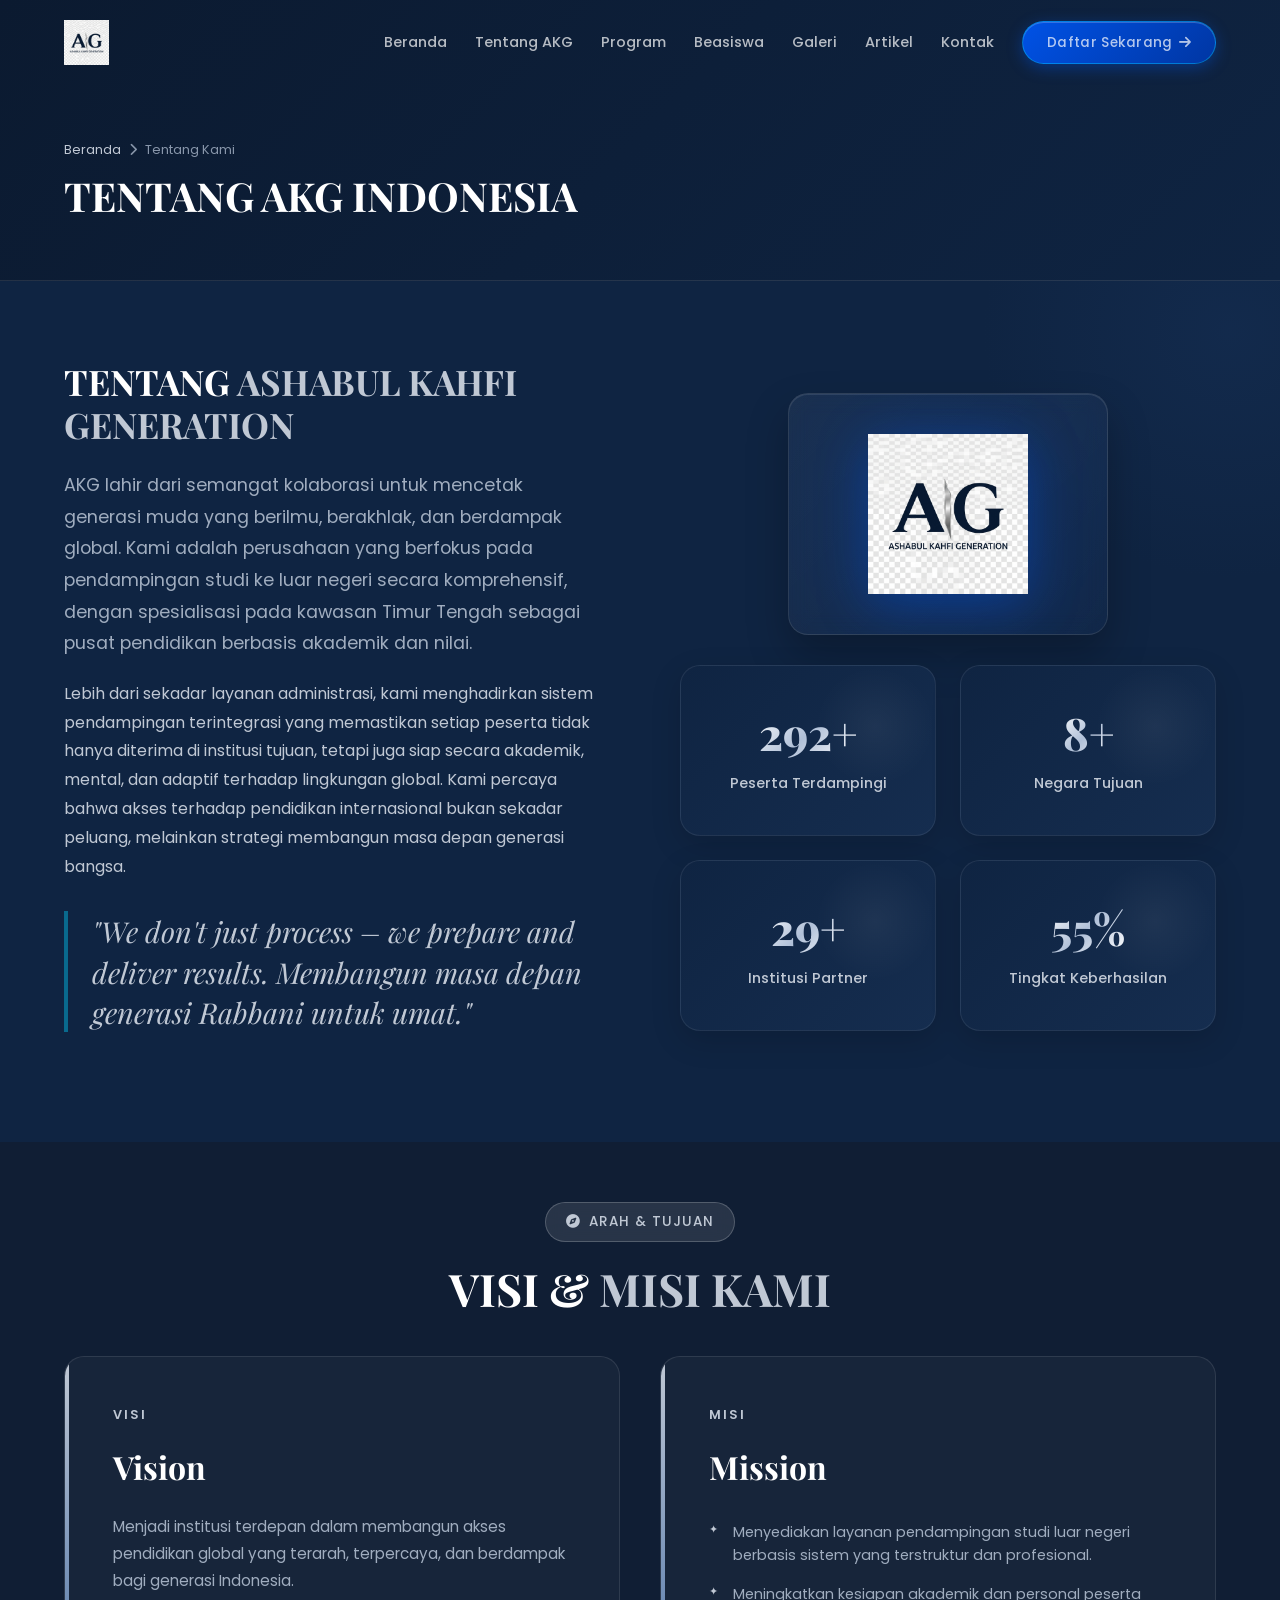
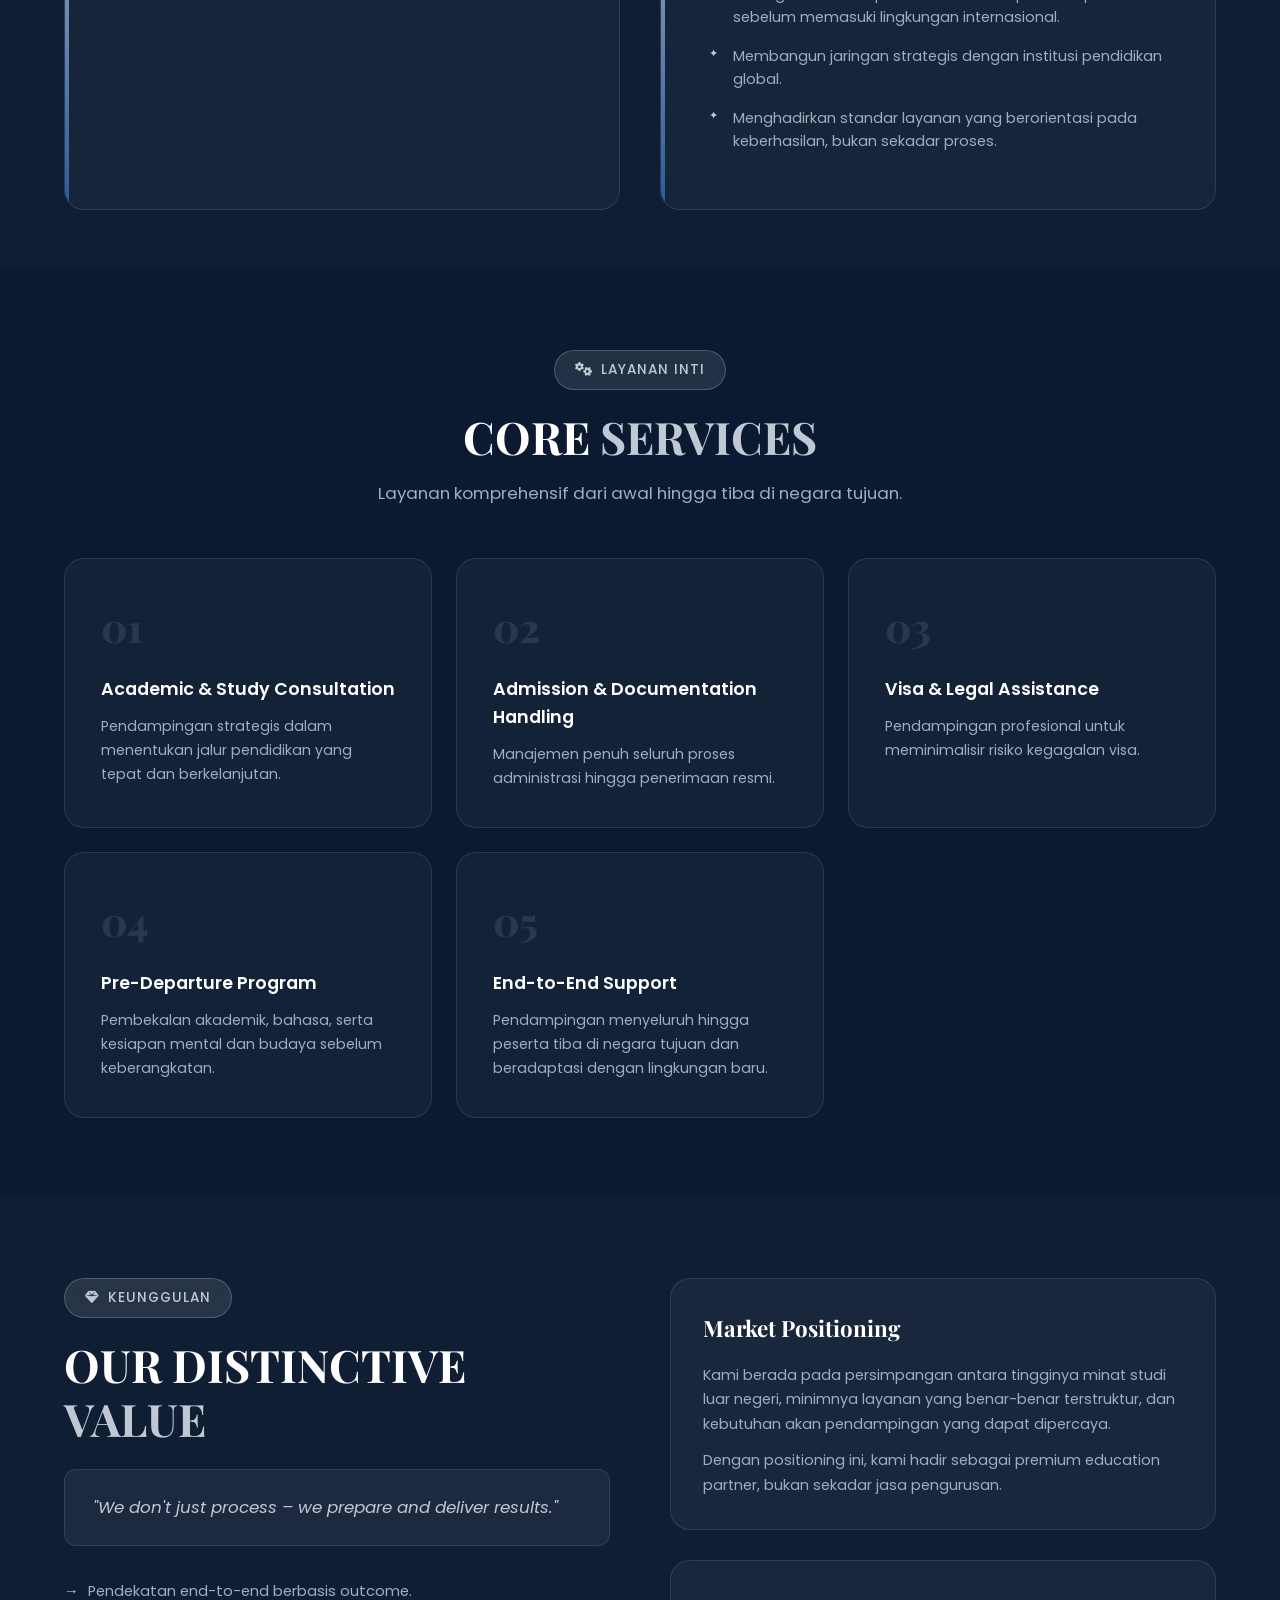
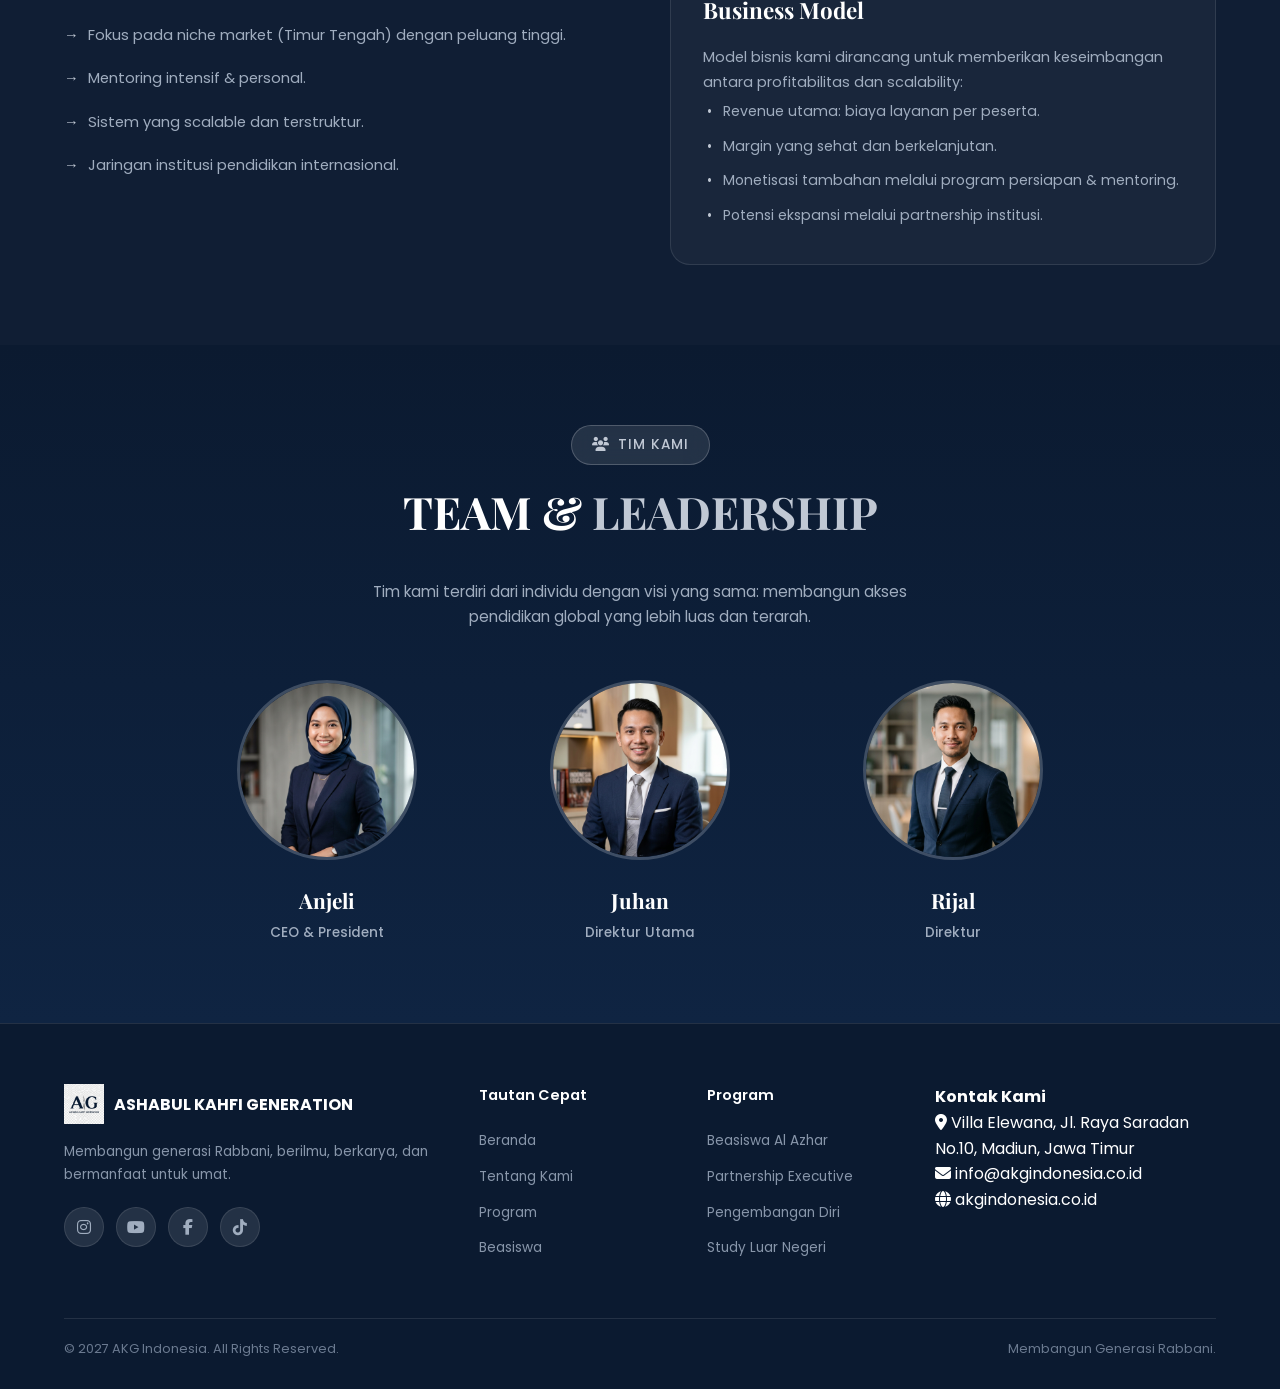
==== about.html @ be181031 "update" ====
<!doctype html>
<html lang="id">
  <head>
    <meta charset="UTF-8" />
    <meta name="viewport" content="width=device-width, initial-scale=1.0" />

    <!-- SEO Meta Tags -->
    <title>Tentang Kami | AKG Indonesia - Ashabul Kahfi Generation</title>
    <meta name="description" content="Tentang Ashabul Kahfi Generation (AKG) - Pelajari Visi, Misi, Layanan Inti, Nilai Keunggulan Pembeda, dan Struktur Tim Kepemimpinan profesional kami." />
    <meta name="keywords" content="Visi Misi AKG, Tim AKG Indonesia, Profil Ashabul Kahfi Generation, pendampingan studi luar negeri, beasiswa Mesir, beasiswa Al Azhar" />
    <meta name="author" content="AKG Indonesia" />
    <meta name="robots" content="index, follow" />
    <link rel="canonical" href="https://akgindonesia.co.id/about.html" />

    <!-- Open Graph / Facebook / WhatsApp (Untuk WA Preview Bergambar) -->
    <meta property="og:type" content="website" />
    <meta property="og:url" content="https://akgindonesia.co.id/about.html" />
    <meta property="og:title" content="Tentang Kami | AKG Indonesia - Ashabul Kahfi Generation" />
    <meta property="og:description" content="Pelajari visi, misi, layanan inti, nilai pembeda, dan profil kepemimpinan Ashabul Kahfi Generation (AKG Indonesia)." />
    <meta property="og:image" content="https://akgindonesia.co.id/assets/img/logo-akg.png" />
    <meta property="og:image:secure_url" content="https://akgindonesia.co.id/assets/img/logo-akg.png" />
    <meta property="og:image:type" content="image/png" />
    <meta property="og:image:width" content="500" />
    <meta property="og:image:height" content="500" />
    <meta property="og:site_name" content="AKG Indonesia" />

    <!-- Twitter -->
    <meta name="twitter:card" content="summary" />
    <meta name="twitter:url" content="https://akgindonesia.co.id/about.html" />
    <meta name="twitter:title" content="Tentang Kami | AKG Indonesia" />
    <meta name="twitter:description" content="Pelajari visi, misi, layanan inti, nilai pembeda, dan profil kepemimpinan Ashabul Kahfi Generation (AKG Indonesia)." />
    <meta name="twitter:image" content="https://akgindonesia.co.id/assets/img/logo-akg.png" />

    <!-- Fonts -->
    <link rel="preconnect" href="https://fonts.googleapis.com" />
    <link rel="preconnect" href="https://fonts.gstatic.com" crossorigin />
    <link
      href="https://fonts.googleapis.com/css2?family=Poppins:wght@300;400;500;600;700;800;900&family=Playfair+Display:wght@400;500;600;700;800;900&display=swap"
      rel="stylesheet"
    />

    <!-- Font Awesome Icons -->
    <link
      rel="stylesheet"
      href="https://cdnjs.cloudflare.com/ajax/libs/font-awesome/6.5.1/css/all.min.css"
    />

    <!-- Stylesheet -->
    <link rel="stylesheet" href="css/style.css" />
  </head>
  <body>
    <!-- ============ PAGE LOADER ============ -->
    <div class="page-loader">
      <img src="assets/img/logo-akg.png" alt="AKG Logo" class="loader-logo" />
      <div class="loader-bar"></div>
    </div>

    <!-- ============ NAVBAR ============ -->
    <nav class="navbar scrolled" id="navbar">
      <div class="container">
        <a href="index.html#beranda" class="navbar-logo" id="nav-logo">
          <img src="assets/img/logo-akg.png" alt="AKG Indonesia Logo" />
        </a>

        <div class="navbar-menu" id="nav-menu">
          <a href="index.html#beranda">Beranda</a>
          <a href="about.html" class="active">Tentang AKG</a>
          <a href="index.html#program">Program</a>
          <a href="index.html#beasiswa">Beasiswa</a>
          <a href="galeri.html">Galeri</a>
          <a href="artikel.html">Artikel</a>
          <a href="index.html#kontak">Kontak</a>
          <a href="index.html#daftar" class="btn btn-primary navbar-cta">Daftar Sekarang <i class="fas fa-arrow-right"></i></a>
        </div>

        <button
          class="navbar-toggle"
          id="nav-toggle"
          aria-label="Toggle Navigation"
        >
          <span></span>
          <span></span>
          <span></span>
        </button>
      </div>
    </nav>

    <!-- ============ SUBPAGE HERO ============ -->
    <section class="subpage-hero">
      <div class="container">
        <div class="subpage-breadcrumbs">
          <a href="index.html#beranda">Beranda</a>
          <i class="fas fa-chevron-right"></i>
          <span>Tentang Kami</span>
        </div>
        <h1 class="subpage-title">TENTANG AKG INDONESIA</h1>
      </div>
    </section>

    <!-- ============ ABOUT DETAIL ============ -->
    <section class="about" style="padding: 80px 0;">
      <div class="container">
        <div class="about-content reveal-left">
          <h2 class="section-title" style="font-size: 2.2rem; margin-bottom: 24px;">TENTANG <span>ASHABUL KAHFI GENERATION</span></h2>
          <p class="about-text" style="font-size: 1.1rem; line-height: 1.8; margin-bottom: 20px;">
            AKG lahir dari semangat kolaborasi untuk mencetak generasi muda yang berilmu, berakhlak, dan berdampak global. Kami adalah perusahaan yang berfokus pada pendampingan studi ke luar negeri secara komprehensif, dengan spesialisasi pada kawasan Timur Tengah sebagai pusat pendidikan berbasis akademik dan nilai.
          </p>
          <p class="about-text" style="font-size: 1rem; line-height: 1.8; margin-bottom: 20px; color: var(--silver-300);">
            Lebih dari sekadar layanan administrasi, kami menghadirkan sistem pendampingan terintegrasi yang memastikan setiap peserta tidak hanya diterima di institusi tujuan, tetapi juga siap secara akademik, mental, dan adaptif terhadap lingkungan global. Kami percaya bahwa akses terhadap pendidikan internasional bukan sekadar peluang, melainkan strategi membangun masa depan generasi bangsa.
          </p>
          <div class="about-quote" style="margin: 30px 0; border-left: 4px solid rgba(0, 210, 255, 0.4);">
            "We don't just process – we prepare and deliver results. Membangun masa depan generasi Rabbani untuk umat."
          </div>
        </div>

        <div class="about-visual reveal-right" style="display: flex; flex-direction: column; align-items: center; gap: 30px;">
          <!-- Glowing Animated Logo Box -->
          <div class="about-logo-card" style="background: linear-gradient(135deg, rgba(255, 255, 255, 0.05) 0%, rgba(255, 255, 255, 0.01) 100%); border: 1px solid rgba(255, 255, 255, 0.1); border-radius: var(--radius-lg); padding: 40px; display: flex; align-items: center; justify-content: center; width: 100%; max-width: 320px; box-shadow: 0 20px 40px rgba(0, 0, 0, 0.25), inset 0 1px 0 rgba(255, 255, 255, 0.1); backdrop-filter: blur(10px); animation: float 6s ease-in-out infinite; position: relative; overflow: hidden;">
            <div class="glow-effect" style="position: absolute; top: -50%; left: -50%; width: 200%; height: 200%; background: radial-gradient(circle, rgba(0, 82, 230, 0.15) 0%, transparent 60%); pointer-events: none;"></div>
            <img src="assets/img/logo-akg.png" alt="AKG Indonesia Logo" style="max-width: 160px; height: auto; filter: drop-shadow(0 10px 25px rgba(0, 82, 230, 0.4)); position: relative; z-index: 2;" />
          </div>

          <div class="stat-grid" style="width: 100%;">
            <div class="stat-item">
              <div class="number" data-count="500" data-suffix="+">0</div>
              <div class="label">Peserta Terdampingi</div>
            </div>
            <div class="stat-item">
              <div class="number" data-count="15" data-suffix="+">0</div>
              <div class="label">Negara Tujuan</div>
            </div>
            <div class="stat-item">
              <div class="number" data-count="50" data-suffix="+">0</div>
              <div class="label">Institusi Partner</div>
            </div>
            <div class="stat-item">
              <div class="number" data-count="95" data-suffix="%">0</div>
              <div class="label">Tingkat Keberhasilan</div>
            </div>
          </div>
        </div>
      </div>
    </section>

    <!-- ============ VISION & MISSION ============ -->
    <section class="vision-mission" id="visi-misi" style="padding: 60px 0; background: rgba(255,255,255,0.02);">
      <div class="container">
        <div class="programs-header reveal" style="text-align: center; margin-bottom: 40px;">
          <div class="section-badge">
            <i class="fas fa-compass"></i>
            Arah & Tujuan
          </div>
          <h2 class="section-title">VISI &amp; <span>MISI KAMI</span></h2>
        </div>

        <div class="vm-grid">
          <div class="vm-card reveal-left">
            <div class="card-label">Visi</div>
            <h3>Vision</h3>
            <p>
              Menjadi institusi terdepan dalam membangun akses pendidikan global yang terarah, terpercaya, dan berdampak bagi generasi Indonesia.
            </p>
          </div>

          <div class="vm-card reveal-right">
            <div class="card-label">Misi</div>
            <h3>Mission</h3>
            <ul>
              <li>Menyediakan layanan pendampingan studi luar negeri berbasis sistem yang terstruktur dan profesional.</li>
              <li>Meningkatkan kesiapan akademik dan personal peserta sebelum memasuki lingkungan internasional.</li>
              <li>Membangun jaringan strategis dengan institusi pendidikan global.</li>
              <li>Menghadirkan standar layanan yang berorientasi pada keberhasilan, bukan sekadar proses.</li>
            </ul>
          </div>
        </div>
      </div>
    </section>

    <!-- ============ CORE SERVICES ============ -->
    <section class="services" id="layanan" style="padding: 80px 0;">
      <div class="container">
        <div class="services-header reveal" style="text-align: center; margin-bottom: 50px;">
          <div class="section-badge">
            <i class="fas fa-cogs"></i>
            Layanan Inti
          </div>
          <h2 class="section-title">CORE <span>SERVICES</span></h2>
          <p class="section-subtitle" style="margin: 0 auto;">Layanan komprehensif dari awal hingga tiba di negara tujuan.</p>
        </div>

        <div class="services-grid" data-stagger>
          <div class="service-card reveal">
            <div class="service-num">01</div>
            <h3>Academic &amp; Study Consultation</h3>
            <p>Pendampingan strategis dalam menentukan jalur pendidikan yang tepat dan berkelanjutan.</p>
          </div>
          <div class="service-card reveal">
            <div class="service-num">02</div>
            <h3>Admission &amp; Documentation Handling</h3>
            <p>Manajemen penuh seluruh proses administrasi hingga penerimaan resmi.</p>
          </div>
          <div class="service-card reveal">
            <div class="service-num">03</div>
            <h3>Visa &amp; Legal Assistance</h3>
            <p>Pendampingan profesional untuk meminimalisir risiko kegagalan visa.</p>
          </div>
          <div class="service-card reveal">
            <div class="service-num">04</div>
            <h3>Pre-Departure Program</h3>
            <p>Pembekalan akademik, bahasa, serta kesiapan mental dan budaya sebelum keberangkatan.</p>
          </div>
          <div class="service-card reveal">
            <div class="service-num">05</div>
            <h3>End-to-End Support</h3>
            <p>Pendampingan menyeluruh hingga peserta tiba di negara tujuan dan beradaptasi dengan lingkungan baru.</p>
          </div>
        </div>
      </div>
    </section>

    <!-- ============ DISTINCTIVE VALUE ============ -->
    <section class="distinctive" id="keunggulan" style="padding: 80px 0; background: rgba(255,255,255,0.02);">
      <div class="container">
        <div class="distinctive-content reveal-left">
          <div class="section-badge">
            <i class="fas fa-gem"></i>
            Keunggulan
          </div>
          <h2 class="section-title">OUR DISTINCTIVE <span>VALUE</span></h2>
          <div class="quote-box">"We don't just process – we prepare and deliver results."</div>
          <ul class="distinctive-list">
            <li>Pendekatan end-to-end berbasis outcome.</li>
            <li>Fokus pada niche market (Timur Tengah) dengan peluang tinggi.</li>
            <li>Mentoring intensif &amp; personal.</li>
            <li>Sistem yang scalable dan terstruktur.</li>
            <li>Jaringan institusi pendidikan internasional.</li>
          </ul>
        </div>

        <div class="market-model reveal-right">
          <div class="mm-card">
            <h3>Market Positioning</h3>
            <p>Kami berada pada persimpangan antara tingginya minat studi luar negeri, minimnya layanan yang benar-benar terstruktur, dan kebutuhan akan pendampingan yang dapat dipercaya.</p>
            <p style="margin-top: 12px">Dengan positioning ini, kami hadir sebagai premium education partner, bukan sekadar jasa pengurusan.</p>
          </div>
          <div class="mm-card">
            <h3>Business Model</h3>
            <p>Model bisnis kami dirancang untuk memberikan keseimbangan antara profitabilitas dan scalability:</p>
            <ul>
              <li>Revenue utama: biaya layanan per peserta.</li>
              <li>Margin yang sehat dan berkelanjutan.</li>
              <li>Monetisasi tambahan melalui program persiapan &amp; mentoring.</li>
              <li>Potensi ekspansi melalui partnership institusi.</li>
            </ul>
          </div>
        </div>
      </div>
    </section>

    <!-- ============ TEAM SECTION ============ -->
    <section class="team" id="tim" style="padding: 80px 0;">
      <div class="container">
        <div class="team-header reveal" style="text-align: center; margin-bottom: 40px;">
          <div class="section-badge">
            <i class="fas fa-users"></i>
            Tim Kami
          </div>
          <h2 class="section-title">TEAM &amp; <span>LEADERSHIP</span></h2>
        </div>

        <p class="team-subtitle reveal" style="text-align: center; max-width: 600px; margin: 0 auto 50px;">
          Tim kami terdiri dari individu dengan visi yang sama: membangun akses pendidikan global yang lebih luas dan terarah.
        </p>

        <div class="team-grid" data-stagger>
          <div class="team-card reveal">
            <div class="team-photo">
              <img src="assets/img/team-anjeli.png" alt="Anjeli - CEO & President" />
            </div>
            <h3>Anjeli</h3>
            <p class="role">CEO &amp; President</p>
          </div>
          <div class="team-card reveal">
            <div class="team-photo">
              <img src="assets/img/team-juhan.png" alt="Juhan - Direktur Utama" />
            </div>
            <h3>Juhan</h3>
            <p class="role">Direktur Utama</p>
          </div>
          <div class="team-card reveal">
            <div class="team-photo">
              <img src="assets/img/team-rijal.png" alt="Rijal - Direktur" />
            </div>
            <h3>Rijal</h3>
            <p class="role">Direktur</p>
          </div>
        </div>
      </div>
    </section>

    <!-- ============ FOOTER ============ -->
    <footer class="footer">
      <div class="container">
        <div class="footer-content">
          <div class="footer-brand">
            <div class="footer-logo">
              <img src="assets/img/logo-akg.png" alt="AKG Logo" />
              <span>ASHABUL KAHFI GENERATION</span>
            </div>
            <p>Membangun generasi Rabbani, berilmu, berkarya, dan bermanfaat untuk umat.</p>
            <div class="social-links">
              <a href="#" aria-label="Instagram"><i class="fab fa-instagram"></i></a>
              <a href="#" aria-label="Youtube"><i class="fab fa-youtube"></i></a>
              <a href="#" aria-label="Facebook"><i class="fab fa-facebook-f"></i></a>
              <a href="#" aria-label="TikTok"><i class="fab fa-tiktok"></i></a>
            </div>
          </div>
          <div class="footer-links">
            <h4>Tautan Cepat</h4>
            <ul>
              <li><a href="index.html#beranda">Beranda</a></li>
              <li><a href="about.html">Tentang Kami</a></li>
              <li><a href="index.html#program">Program</a></li>
              <li><a href="index.html#beasiswa">Beasiswa</a></li>
            </ul>
          </div>
          <div class="footer-links">
            <h4>Program</h4>
            <ul>
              <li><a href="index.html#beasiswa">Beasiswa Al Azhar</a></li>
              <li><a href="index.html#program">Partnership Executive</a></li>
              <li><a href="index.html#program">Pengembangan Diri</a></li>
              <li><a href="index.html#program">Study Luar Negeri</a></li>
            </ul>
          </div>
          <div class="footer-contact">
            <h4>Kontak Kami</h4>
            <p><i class="fas fa-map-marker-alt"></i> Villa Elewana, Jl. Raya Saradan No.10, Madiun, Jawa Timur</p>
            <p><i class="fas fa-envelope"></i> info@akgindonesia.co.id</p>
            <p><i class="fas fa-globe"></i> akgindonesia.co.id</p>
          </div>
        </div>
        <div class="footer-bottom" style="border-top: 1px solid var(--white-10); padding-top: 20px; display: flex; justify-content: space-between; font-size: 0.8rem; color: var(--silver-600);">
          <p>&copy; 2027 AKG Indonesia. All Rights Reserved.</p>
          <p>Membangun Generasi Rabbani.</p>
        </div>
      </div>
    </footer>

    <!-- Back to Top Button -->
    <button class="back-to-top" id="backToTop" aria-label="Back to Top">
      <i class="fas fa-arrow-up"></i>
    </button>

    <!-- Scripts -->
    <script src="js/main.js"></script>
  </body>
</html>
---- css/style.css ----
/* ============================================
   AKG Indonesia - Company Profile Stylesheet
   Navy (Brighter) + Silver Kinclong Theme
   ============================================ */

@import url("https://fonts.googleapis.com/css2?family=Poppins:wght@300;400;500;600;700;800;900&family=Playfair+Display:wght@400;500;600;700;800;900&display=swap");

/* ============ CSS Custom Properties ============ */
:root {
  /* Brighter Navy Palette */
  --navy-900: #0b1a30;
  --navy-800: #0f2442;
  --navy-700: #152d4f;
  --navy-600: #1a3864;
  --navy-500: #21477d;
  --navy-400: #2a5a9b;
  --navy-300: #3570b8;

  /* Silver Palette */
  --silver-100: #f4f6f9;
  --silver-200: #e0e5ec;
  --silver-300: #c0c8d4;
  --silver-400: #a0adbf;
  --silver-500: #8896aa;
  --silver-600: #6b7a90;
  --silver-700: #4e5d73;

  /* Accent */
  --white: #ffffff;
  --white-90: rgba(255, 255, 255, 0.9);
  --white-70: rgba(255, 255, 255, 0.7);
  --white-50: rgba(255, 255, 255, 0.5);
  --white-20: rgba(255, 255, 255, 0.2);
  --white-10: rgba(255, 255, 255, 0.1);
  --white-05: rgba(255, 255, 255, 0.05);

  /* Typography */
  --font-primary: "Poppins", sans-serif;
  --font-display: "Playfair Display", serif;

  /* Spacing */
  --section-padding: 100px 0;
  --container-width: 1200px;

  /* Transitions */
  --transition-fast: 0.2s ease;
  --transition-normal: 0.3s ease;
  --transition-slow: 0.5s ease;

  /* 3D Silver Button Shadows */
  --btn-shadow:
    0 4px 15px rgba(0, 0, 0, 0.3), 0 1px 3px rgba(0, 0, 0, 0.2),
    inset 0 1px 0 rgba(255, 255, 255, 0.3);
  --btn-shadow-hover:
    0 8px 25px rgba(0, 0, 0, 0.35), 0 2px 6px rgba(0, 0, 0, 0.25),
    inset 0 1px 0 rgba(255, 255, 255, 0.4);

  /* Border Radius */
  --radius-sm: 8px;
  --radius-md: 12px;
  --radius-lg: 20px;
  --radius-xl: 30px;
  --radius-full: 50%;
}

/* ============ Reset ============ */
*,
*::before,
*::after {
  margin: 0;
  padding: 0;
  box-sizing: border-box;
}
html {
  scroll-behavior: smooth;
  font-size: 16px;
  overflow-x: hidden;
}
body {
  font-family: var(--font-primary);
  background-color: var(--navy-900);
  color: var(--white);
  line-height: 1.6;
  overflow-x: hidden;
  -webkit-font-smoothing: antialiased;
}
a {
  text-decoration: none;
  color: inherit;
  transition: var(--transition-normal);
}
ul {
  list-style: none;
}
img {
  max-width: 100%;
  height: auto;
  display: block;
}
.container {
  max-width: var(--container-width);
  margin: 0 auto;
  padding: 0 24px;
}

/* ============ Glowing Royal Blue 3D Buttons ============ */
.btn {
  display: inline-flex;
  align-items: center;
  gap: 8px;
  padding: 14px 32px;
  border-radius: var(--radius-xl);
  font-family: var(--font-primary);
  font-size: 0.95rem;
  font-weight: 600;
  cursor: pointer;
  border: none;
  transition: all 0.3s cubic-bezier(0.25, 0.8, 0.25, 1);
  position: relative;
  overflow: hidden;
  letter-spacing: 0.3px;
}

.btn-primary {
  background: linear-gradient(135deg, #0052e6 0%, #0036a3 100%);
  color: var(--white);
  border: 1px solid rgba(0, 210, 255, 0.4);
  box-shadow:
    0 4px 15px rgba(0, 82, 230, 0.4),
    inset 0 1px 0 rgba(255, 255, 255, 0.2);
}

.btn-primary::before {
  content: "";
  position: absolute;
  top: 0;
  left: -100%;
  width: 60%;
  height: 100%;
  background: linear-gradient(
    90deg,
    transparent,
    rgba(255, 255, 255, 0.3),
    transparent
  );
  transition: 0.6s;
}

.btn-primary:hover::before {
  left: 120%;
}

.btn-primary:hover {
  background: linear-gradient(135deg, #0066ff 0%, #0047c7 100%);
  border-color: rgba(0, 210, 255, 0.7);
  box-shadow:
    0 8px 25px rgba(0, 82, 230, 0.6),
    0 0 15px rgba(0, 210, 255, 0.3),
    inset 0 1px 0 rgba(255, 255, 255, 0.3);
  transform: translateY(-3px);
}

.btn-primary:active {
  transform: translateY(-1px);
  box-shadow:
    0 2px 8px rgba(0, 82, 230, 0.4),
    inset 0 2px 4px rgba(0, 0, 0, 0.2);
}

.btn-outline {
  background: rgba(0, 82, 230, 0.08);
  color: var(--white);
  border: 2px solid rgba(0, 210, 255, 0.3);
  box-shadow:
    0 2px 10px rgba(0, 0, 0, 0.2),
    inset 0 1px 0 rgba(255, 255, 255, 0.05);
  backdrop-filter: blur(4px);
}

.btn-outline:hover {
  background: rgba(0, 82, 230, 0.2);
  border-color: rgba(0, 210, 255, 0.6);
  transform: translateY(-3px);
  box-shadow:
    0 6px 20px rgba(0, 82, 230, 0.3),
    0 0 15px rgba(0, 210, 255, 0.2),
    inset 0 1px 0 rgba(255, 255, 255, 0.1);
}

/* ============ Section Utilities ============ */
.section-badge {
  display: inline-flex;
  align-items: center;
  gap: 8px;
  padding: 8px 20px;
  background: var(--white-10);
  border: 1px solid var(--white-20);
  border-radius: var(--radius-xl);
  font-size: 0.85rem;
  font-weight: 500;
  color: var(--silver-300);
  letter-spacing: 1px;
  text-transform: uppercase;
  margin-bottom: 20px;
  backdrop-filter: blur(10px);
}

.section-title {
  font-family: var(--font-display);
  font-size: 2.8rem;
  font-weight: 700;
  line-height: 1.2;
  margin-bottom: 16px;
}

.section-title span {
  color: var(--silver-300);
}

.section-subtitle {
  font-size: 1.05rem;
  color: var(--silver-400);
  max-width: 600px;
  line-height: 1.7;
}

/* ============ Scroll Animations ============ */
.reveal {
  opacity: 0;
  transform: translateY(40px);
  transition:
    opacity 0.8s,
    transform 0.8s;
}
.reveal.active {
  opacity: 1;
  transform: translateY(0);
}
.reveal-left {
  opacity: 0;
  transform: translateX(-60px);
  transition:
    opacity 0.8s,
    transform 0.8s;
}
.reveal-left.active {
  opacity: 1;
  transform: translateX(0);
}
.reveal-right {
  opacity: 0;
  transform: translateX(60px);
  transition:
    opacity 0.8s,
    transform 0.8s;
}
.reveal-right.active {
  opacity: 1;
  transform: translateX(0);
}

/* ============ NAVBAR ============ */
.navbar {
  position: fixed;
  top: 0;
  left: 0;
  right: 0;
  z-index: 1000;
  padding: 20px 0;
  transition: var(--transition-normal);
}
.navbar.scrolled {
  background: rgba(15, 36, 66, 0.95);
  backdrop-filter: blur(20px);
  padding: 12px 0;
  box-shadow: 0 2px 30px rgba(0, 0, 0, 0.3);
}
.navbar .container {
  display: flex;
  align-items: center;
  justify-content: space-between;
}
.navbar-logo {
  display: flex;
  align-items: center;
  gap: 10px;
}
.navbar-logo img {
  height: 45px;
  width: auto;
}

.navbar-menu {
  display: flex;
  align-items: center;
  gap: 28px;
}
.navbar-menu a {
  font-size: 0.9rem;
  font-weight: 500;
  color: var(--white-70);
  position: relative;
  padding: 4px 0;
}
.navbar-menu a::after {
  content: "";
  position: absolute;
  bottom: -2px;
  left: 0;
  width: 0;
  height: 2px;
  background: var(--silver-300);
  transition: var(--transition-normal);
}
.navbar-menu a:hover,
.navbar-menu a.active {
  color: var(--white);
}
.navbar-menu a:hover::after,
.navbar-menu a.active::after {
  width: 100%;
}

.navbar-cta {
  padding: 10px 24px !important;
  font-size: 0.85rem !important;
  gap: 6px !important;
}
.navbar-cta::after {
  display: none !important;
}

.navbar-toggle {
  display: none;
  flex-direction: column;
  gap: 5px;
  cursor: pointer;
  background: none;
  border: none;
  padding: 8px;
}
.navbar-toggle span {
  display: block;
  width: 28px;
  height: 2.5px;
  background: var(--white);
  border-radius: 2px;
  transition: var(--transition-normal);
}
.navbar-toggle.active span:nth-child(1) {
  transform: rotate(45deg) translate(5px, 5px);
}
.navbar-toggle.active span:nth-child(2) {
  opacity: 0;
}
.navbar-toggle.active span:nth-child(3) {
  transform: rotate(-45deg) translate(6px, -6px);
}

/* ============ HERO ============ */
.hero {
  min-height: 100vh;
  display: flex;
  align-items: center;
  position: relative;
  overflow: visible;
  padding: 120px 0 80px;
}
.hero-bg {
  position: absolute;
  inset: 0;
  z-index: 0;
}
.hero-bg img {
  width: 100%;
  height: 100%;
  object-fit: cover;
}
.hero-bg::after {
  content: "";
  position: absolute;
  inset: 0;
  background: linear-gradient(
    135deg,
    rgba(11, 26, 48, 0.92) 0%,
    rgba(15, 36, 66, 0.85) 40%,
    rgba(21, 45, 79, 0.7) 70%,
    rgba(26, 56, 100, 0.55) 100%
  );
}
.hero-particles {
  position: absolute;
  inset: 0;
  z-index: 1;
  overflow: hidden;
}
.particle {
  position: absolute;
  width: 4px;
  height: 4px;
  background: var(--white-20);
  border-radius: 50%;
  animation: float-particle linear infinite;
}
@keyframes float-particle {
  0% {
    transform: translateY(100vh);
    opacity: 0;
  }
  10% {
    opacity: 1;
  }
  90% {
    opacity: 1;
  }
  100% {
    transform: translateY(-10vh);
    opacity: 0;
  }
}
.hero .container {
  position: relative;
  z-index: 2;
  display: flex;
  align-items: center;
  gap: 40px;
  align-self: stretch;
  width: 100%;
}
.hero-content {
  flex: 1;
  max-width: 600px;
}
.hero-content .section-badge {
  animation: fadeInUp 0.8s ease 0.2s both;
}
.hero-title {
  font-family: var(--font-display);
  font-size: 3.8rem;
  font-weight: 800;
  line-height: 1.1;
  margin-bottom: 24px;
  animation: fadeInUp 0.8s ease 0.4s both;
}
.hero-title .highlight {
  background: linear-gradient(135deg, var(--silver-200), var(--silver-400));
  -webkit-background-clip: text;
  -webkit-text-fill-color: transparent;
  background-clip: text;
}
.hero-description {
  font-size: 1.1rem;
  color: var(--silver-300);
  margin-bottom: 36px;
  line-height: 1.8;
  animation: fadeInUp 0.8s ease 0.6s both;
}
.hero-buttons {
  display: flex;
  gap: 16px;
  flex-wrap: wrap;
  animation: fadeInUp 0.8s ease 0.8s both;
}
.hero-image {
  flex: 1;
  display: flex;
  justify-content: flex-end;
  align-items: flex-end;
  align-self: flex-end;
  margin-bottom: -80px;
  z-index: 3;
  animation: fadeInRight 1s ease 0.6s both;
}
.hero-image img {
  max-height: 500px;
  object-fit: contain;
  filter: drop-shadow(0 20px 60px rgba(0, 0, 0, 0.4));
}
@keyframes fadeInUp {
  from {
    opacity: 0;
    transform: translateY(30px);
  }
  to {
    opacity: 1;
    transform: translateY(0);
  }
}
@keyframes fadeInRight {
  from {
    opacity: 0;
    transform: translateX(50px);
  }
  to {
    opacity: 1;
    transform: translateX(0);
  }
}

/* ============ FEATURES STRIP ============ */
.features-strip {
  position: relative;
  z-index: 3;
  margin-top: -60px;
  padding: 0 24px;
}
.features-strip .container {
  background: rgba(21, 45, 79, 0.8);
  backdrop-filter: blur(20px);
  border: 1px solid var(--white-10);
  border-radius: var(--radius-lg);
  padding: 40px;
  display: grid;
  grid-template-columns: repeat(4, 1fr);
  gap: 30px;
}
.feature-item {
  display: flex;
  flex-direction: column;
  align-items: center;
  text-align: center;
  gap: 14px;
  padding: 20px;
  border-radius: var(--radius-md);
  transition: var(--transition-normal);
}
.feature-item:hover {
  background: var(--white-05);
  transform: translateY(-4px);
}
.feature-icon {
  width: 56px;
  height: 56px;
  border-radius: var(--radius-md);
  background: var(--white-10);
  border: 1px solid var(--white-10);
  display: flex;
  align-items: center;
  justify-content: center;
  font-size: 1.5rem;
  color: var(--silver-300);
  transition: var(--transition-normal);
}
.feature-item:hover .feature-icon {
  background: var(--white-20);
  border-color: var(--silver-300);
  box-shadow: 0 0 25px rgba(192, 200, 212, 0.2);
}
.feature-item h4 {
  font-size: 0.9rem;
  font-weight: 600;
  color: var(--white-90);
}

/* ============ PROGRAMS ============ */
.programs {
  padding: var(--section-padding);
}
.programs-header {
  text-align: center;
  margin-bottom: 60px;
}
.programs-grid {
  display: grid;
  grid-template-columns: repeat(4, 1fr);
  gap: 24px;
}
.program-card {
  background: rgba(255, 255, 255, 0.04);
  border: 1px solid var(--white-10);
  border-radius: var(--radius-lg);
  padding: 36px 24px;
  text-align: center;
  transition: var(--transition-normal);
  cursor: pointer;
  position: relative;
  overflow: hidden;
}
.program-card::before {
  content: "";
  position: absolute;
  top: 0;
  left: 0;
  width: 100%;
  height: 3px;
  background: linear-gradient(90deg, var(--silver-300), var(--navy-400));
  transform: scaleX(0);
  transition: var(--transition-normal);
}
.program-card:hover::before {
  transform: scaleX(1);
}
.program-card:hover {
  background: var(--white-10);
  border-color: var(--white-20);
  transform: translateY(-8px);
  box-shadow: 0 15px 40px rgba(0, 0, 0, 0.3);
}
.program-card .icon {
  width: 64px;
  height: 64px;
  margin: 0 auto 20px;
  background: var(--white-10);
  border: 1px solid var(--white-10);
  border-radius: var(--radius-md);
  display: flex;
  align-items: center;
  justify-content: center;
  font-size: 1.6rem;
  color: var(--silver-300);
  transition: var(--transition-normal);
}
.program-card:hover .icon {
  background: var(--navy-500);
  border-color: var(--silver-400);
  transform: scale(1.1);
}
.program-card h3 {
  font-size: 1rem;
  font-weight: 600;
  margin-bottom: 8px;
}
.program-card p {
  font-size: 0.85rem;
  color: var(--silver-400);
  line-height: 1.6;
}

/* ============ ABOUT ============ */
.about {
  padding: var(--section-padding);
  position: relative;
  overflow: hidden;
  background: var(--navy-800);
}
.about::before {
  content: "";
  position: absolute;
  top: -200px;
  right: -200px;
  width: 500px;
  height: 500px;
  background: radial-gradient(circle, var(--navy-600) 0%, transparent 70%);
  opacity: 0.3;
}
.about .container {
  display: grid;
  grid-template-columns: 1fr 1fr;
  gap: 80px;
  align-items: center;
}
.about-quote {
  font-family: var(--font-display);
  font-size: 1.8rem;
  font-style: italic;
  color: var(--silver-300);
  margin: 30px 0;
  padding-left: 24px;
  border-left: 3px solid var(--silver-400);
  line-height: 1.4;
}
.about-text {
  font-size: 0.95rem;
  color: var(--silver-400);
  line-height: 1.8;
  margin-bottom: 16px;
}
.stat-grid {
  display: grid;
  grid-template-columns: repeat(2, 1fr);
  gap: 24px;
}
.stat-item {
  text-align: center;
  background: linear-gradient(135deg, var(--navy-800) 0%, var(--navy-700) 100%);
  border: 1px solid rgba(255, 255, 255, 0.08);
  border-radius: var(--radius-lg);
  padding: 40px 24px;
  box-shadow: 0 10px 30px rgba(0, 0, 0, 0.15);
  transition: all 0.3s cubic-bezier(0.25, 0.8, 0.25, 1);
  position: relative;
  overflow: hidden;
  display: flex;
  flex-direction: column;
  justify-content: center;
  align-items: center;
  gap: 12px;
}
.stat-item::before {
  content: "";
  position: absolute;
  top: 0;
  right: 0;
  width: 120px;
  height: 120px;
  background: radial-gradient(
    circle,
    rgba(255, 255, 255, 0.05) 0%,
    transparent 70%
  );
  pointer-events: none;
  transition: var(--transition-normal);
}
.stat-item:hover {
  transform: translateY(-8px);
  border-color: rgba(255, 255, 255, 0.25);
  box-shadow:
    0 20px 40px rgba(0, 0, 0, 0.35),
    0 0 20px rgba(0, 82, 230, 0.15);
  background: linear-gradient(135deg, var(--navy-700) 0%, var(--navy-600) 100%);
}
.stat-item:hover::before {
  transform: scale(1.2);
  background: radial-gradient(
    circle,
    rgba(255, 255, 255, 0.1) 0%,
    transparent 70%
  );
}
.stat-item .number {
  font-family: var(--font-display);
  font-size: 2.8rem;
  font-weight: 800;
  background: linear-gradient(135deg, #ffffff 0%, #b0c0d8 50%, #ffffff 100%);
  -webkit-background-clip: text;
  -webkit-text-fill-color: transparent;
  display: inline-block;
  line-height: 1.2;
}
.stat-item .label {
  font-size: 0.9rem;
  font-weight: 500;
  color: var(--silver-300);
  transition: var(--transition-normal);
}
.stat-item:hover .label {
  color: var(--white);
}

/* ============ VISION & MISSION ============ */
.vision-mission {
  padding: var(--section-padding);
  background: linear-gradient(
    180deg,
    var(--navy-900),
    var(--navy-800) 50%,
    var(--navy-900)
  );
}
.vm-grid {
  display: grid;
  grid-template-columns: 1fr 1fr;
  gap: 40px;
}
.vm-card {
  background: rgba(255, 255, 255, 0.03);
  border: 1px solid var(--white-10);
  border-radius: var(--radius-lg);
  padding: 48px;
  position: relative;
  overflow: hidden;
  transition: var(--transition-normal);
}
.vm-card:hover {
  border-color: var(--white-20);
  transform: translateY(-4px);
  box-shadow: 0 15px 40px rgba(0, 0, 0, 0.3);
}
.vm-card::before {
  content: "";
  position: absolute;
  top: 0;
  left: 0;
  width: 4px;
  height: 100%;
  background: linear-gradient(180deg, var(--silver-300), var(--navy-400));
}
.vm-card .card-label {
  font-size: 0.8rem;
  font-weight: 600;
  letter-spacing: 2px;
  text-transform: uppercase;
  color: var(--silver-300);
  margin-bottom: 16px;
}
.vm-card h3 {
  font-family: var(--font-display);
  font-size: 2rem;
  font-weight: 700;
  margin-bottom: 20px;
}
.vm-card p {
  font-size: 0.95rem;
  color: var(--silver-400);
  line-height: 1.8;
  margin-bottom: 12px;
}
.vm-card ul li {
  font-size: 0.9rem;
  color: var(--silver-400);
  padding: 8px 0 8px 24px;
  position: relative;
  line-height: 1.6;
}
.vm-card ul li::before {
  content: "✦";
  position: absolute;
  left: 0;
  color: var(--silver-300);
  font-size: 0.7rem;
}

/* ============ SERVICES ============ */
.services {
  padding: var(--section-padding);
}
.services-header {
  text-align: center;
  margin-bottom: 60px;
}
.services-header .section-subtitle {
  margin: 0 auto;
}
.services-grid {
  display: grid;
  grid-template-columns: repeat(3, 1fr);
  gap: 24px;
}
.service-card {
  background: rgba(255, 255, 255, 0.04);
  border: 1px solid var(--white-10);
  border-radius: var(--radius-lg);
  padding: 36px;
  transition: var(--transition-normal);
  position: relative;
  overflow: hidden;
}
.service-card::after {
  content: "";
  position: absolute;
  bottom: 0;
  left: 0;
  width: 100%;
  height: 3px;
  background: linear-gradient(90deg, var(--silver-300), transparent);
  opacity: 0;
  transition: var(--transition-normal);
}
.service-card:hover::after {
  opacity: 1;
}
.service-card:hover {
  background: var(--white-10);
  border-color: var(--white-20);
  transform: translateY(-6px);
  box-shadow: 0 15px 40px rgba(0, 0, 0, 0.3);
}
.service-num {
  font-family: var(--font-display);
  font-size: 2.5rem;
  font-weight: 800;
  color: var(--white-10);
  margin-bottom: 16px;
}
.service-card h3 {
  font-size: 1.1rem;
  font-weight: 600;
  margin-bottom: 12px;
}
.service-card p {
  font-size: 0.88rem;
  color: var(--silver-400);
  line-height: 1.7;
}

/* ============ COMMITMENT ============ */
.commitment {
  padding: var(--section-padding);
  background: linear-gradient(180deg, var(--navy-900), var(--navy-700));
}
.commitment-header {
  text-align: center;
  margin-bottom: 60px;
}
.commitment-grid {
  display: grid;
  grid-template-columns: repeat(4, 1fr);
  gap: 30px;
}
.commitment-item {
  text-align: center;
  padding: 40px 24px;
  background: var(--white-05);
  border: 1px solid var(--white-10);
  border-radius: var(--radius-lg);
  transition: var(--transition-normal);
}
.commitment-item:hover {
  background: var(--white-10);
  border-color: var(--silver-500);
  transform: translateY(-6px);
  box-shadow: 0 0 30px rgba(192, 200, 212, 0.15);
}
.commitment-item .num {
  font-family: var(--font-display);
  font-size: 3.5rem;
  font-weight: 800;
  color: var(--silver-300);
  margin-bottom: 16px;
  line-height: 1;
}
.commitment-item h4 {
  font-size: 1rem;
  font-weight: 600;
  color: var(--white-90);
  line-height: 1.5;
}

/* ============ DISTINCTIVE VALUE ============ */
.distinctive {
  padding: var(--section-padding);
}
.distinctive .container {
  display: grid;
  grid-template-columns: 1fr 1fr;
  gap: 60px;
  align-items: start;
}
.distinctive-content .quote-box {
  background: var(--white-05);
  border: 1px solid var(--white-10);
  border-radius: var(--radius-md);
  padding: 24px 28px;
  margin: 24px 0;
  font-style: italic;
  color: var(--silver-300);
  font-size: 1.05rem;
  line-height: 1.6;
}
.distinctive-list li {
  font-size: 0.92rem;
  color: var(--silver-400);
  padding: 10px 0 10px 24px;
  position: relative;
  line-height: 1.6;
}
.distinctive-list li::before {
  content: "→";
  position: absolute;
  left: 0;
  color: var(--silver-300);
}
.market-model {
  display: grid;
  gap: 30px;
}
.mm-card {
  background: rgba(255, 255, 255, 0.04);
  border: 1px solid var(--white-10);
  border-radius: var(--radius-lg);
  padding: 32px;
  transition: var(--transition-normal);
}
.mm-card:hover {
  border-color: var(--white-20);
  background: var(--white-10);
}
.mm-card h3 {
  font-family: var(--font-display);
  font-size: 1.4rem;
  font-weight: 700;
  margin-bottom: 16px;
}
.mm-card p {
  font-size: 0.9rem;
  color: var(--silver-400);
  line-height: 1.7;
}
.mm-card ul li {
  font-size: 0.88rem;
  color: var(--silver-400);
  padding: 6px 0 6px 20px;
  position: relative;
}
.mm-card ul li::before {
  content: "•";
  position: absolute;
  left: 4px;
  color: var(--silver-300);
}

/* ============ TEAM ============ */
.team {
  padding: var(--section-padding);
  background: linear-gradient(180deg, var(--navy-900), var(--navy-800));
}
.team-header {
  text-align: center;
  margin-bottom: 24px;
}
.team-subtitle {
  text-align: center;
  font-size: 0.95rem;
  color: var(--silver-400);
  max-width: 600px;
  margin: 0 auto 60px;
  line-height: 1.7;
}
.team-grid {
  display: grid;
  grid-template-columns: repeat(3, 1fr);
  gap: 40px;
  max-width: 900px;
  margin: 0 auto;
}
.team-card {
  text-align: center;
  transition: var(--transition-normal);
}
.team-card:hover {
  transform: translateY(-8px);
}
.team-photo {
  width: 180px;
  height: 180px;
  margin: 0 auto 24px;
  border-radius: var(--radius-full);
  overflow: hidden;
  border: 3px solid var(--white-20);
  position: relative;
  transition: var(--transition-normal);
}
.team-card:hover .team-photo {
  border-color: var(--silver-300);
  box-shadow: 0 0 30px rgba(192, 200, 212, 0.3);
}
.team-photo img {
  width: 100%;
  height: 100%;
  object-fit: cover;
  transition: var(--transition-slow);
}
.team-card:hover .team-photo img {
  transform: scale(1.08);
}
.team-card h3 {
  font-family: var(--font-display);
  font-size: 1.3rem;
  font-weight: 700;
  margin-bottom: 4px;
}
.team-card .role {
  font-size: 0.85rem;
  color: var(--silver-400);
  font-weight: 500;
}
.team-footnote {
  text-align: center;
  margin-top: 48px;
  font-size: 0.9rem;
  color: var(--silver-500);
  max-width: 700px;
  margin-left: auto;
  margin-right: auto;
  line-height: 1.7;
}

/* ============ GALERI ============ */
.galeri {
  padding: var(--section-padding);
  background: var(--navy-800);
}
.galeri-header {
  text-align: center;
  margin-bottom: 60px;
}
.galeri-grid {
  display: grid;
  grid-template-columns: repeat(4, 1fr);
  gap: 20px;
}
.page-gallery-grid {
  grid-template-columns: repeat(3, 1fr);
}
.galeri-item {
  position: relative;
  border-radius: var(--radius-md);
  overflow: hidden;
  cursor: pointer;
  aspect-ratio: 4/3;
}
.galeri-item img {
  width: 100%;
  height: 100%;
  object-fit: cover;
  transition: transform 0.5s;
}
.galeri-item:hover img {
  transform: scale(1.1);
}
.galeri-overlay {
  position: absolute;
  inset: 0;
  background: linear-gradient(transparent 40%, rgba(11, 26, 48, 0.9));
  display: flex;
  flex-direction: column;
  justify-content: flex-end;
  padding: 20px;
  opacity: 0;
  transition: opacity 0.3s;
}
.galeri-item:hover .galeri-overlay {
  opacity: 1;
}
.galeri-overlay h4 {
  font-size: 0.9rem;
  font-weight: 600;
  margin-bottom: 4px;
}
.galeri-overlay p {
  font-size: 0.75rem;
  color: var(--silver-400);
}
.galeri-item:first-child {
  grid-column: span 2;
  grid-row: span 2;
}

.kegiatan-section {
  padding: var(--section-padding);
  background: var(--navy-900);
  border-bottom: 1px solid var(--white-10);
}

.kegiatan-list {
  margin-top: 50px;
}
.kegiatan-list h3 {
  font-family: var(--font-display);
  font-size: 1.6rem;
  margin-bottom: 24px;
}
.kegiatan-cards {
  display: grid;
  grid-template-columns: repeat(3, 1fr);
  gap: 24px;
}
.kegiatan-card {
  background: rgba(255, 255, 255, 0.04);
  border: 1px solid var(--white-10);
  border-radius: var(--radius-md);
  overflow: hidden;
  transition: var(--transition-normal);
  cursor: pointer;
  display: flex;
  flex-direction: column;
}
.kegiatan-card:hover {
  background: rgba(255, 255, 255, 0.08);
  border-color: var(--white-20);
  transform: translateY(-4px);
  box-shadow: 0 10px 30px rgba(0, 0, 0, 0.3);
}
.kegiatan-card .kegiatan-img {
  width: 100%;
  height: 180px;
  overflow: hidden;
  position: relative;
}
.kegiatan-card .kegiatan-img img {
  width: 100%;
  height: 100%;
  object-fit: cover;
  transition: transform 0.5s ease;
}
.kegiatan-card:hover .kegiatan-img img {
  transform: scale(1.08);
}
.kegiatan-card .kegiatan-body {
  padding: 24px;
  display: flex;
  flex-direction: column;
  flex-grow: 1;
}
.kegiatan-card .kegiatan-date {
  font-size: 0.75rem;
  color: var(--silver-500);
  margin-bottom: 10px;
  display: flex;
  align-items: center;
  gap: 6px;
}
.kegiatan-card h4 {
  font-size: 1rem;
  font-weight: 600;
  margin-bottom: 8px;
}
.kegiatan-card p {
  font-size: 0.85rem;
  color: var(--silver-400);
  line-height: 1.6;
  margin-bottom: 12px;
}
.kegiatan-card .kegiatan-tag {
  display: inline-block;
  padding: 4px 12px;
  background: var(--white-05);
  border: 1px solid var(--white-10);
  border-radius: var(--radius-xl);
  font-size: 0.72rem;
  color: var(--silver-300);
  margin-top: auto;
  align-self: flex-start;
}

/* ============ ARTIKEL ============ */
.artikel {
  padding: var(--section-padding);
  background: var(--navy-800);
}
.artikel-header {
  text-align: center;
  margin-bottom: 60px;
}
.artikel-grid {
  display: grid;
  grid-template-columns: repeat(3, 1fr);
  gap: 28px;
}
.artikel-card {
  background: rgba(255, 255, 255, 0.04);
  border: 1px solid var(--white-10);
  border-radius: var(--radius-lg);
  overflow: hidden;
  transition: var(--transition-normal);
  cursor: pointer;
}
.artikel-card:hover {
  transform: translateY(-8px);
  box-shadow: 0 15px 40px rgba(0, 0, 0, 0.3);
  border-color: var(--white-20);
}
.artikel-card .artikel-img {
  width: 100%;
  height: 200px;
  overflow: hidden;
}
.artikel-card .artikel-img img {
  width: 100%;
  height: 100%;
  object-fit: cover;
  transition: transform 0.5s;
}
.artikel-card:hover .artikel-img img {
  transform: scale(1.08);
}
.artikel-card .artikel-body {
  padding: 24px;
}
.artikel-card .artikel-meta {
  display: flex;
  align-items: center;
  gap: 16px;
  font-size: 0.75rem;
  color: var(--silver-500);
  margin-bottom: 12px;
}
.artikel-card .artikel-meta span {
  display: flex;
  align-items: center;
  gap: 4px;
}
.artikel-card h3 {
  font-size: 1.05rem;
  font-weight: 600;
  margin-bottom: 10px;
  line-height: 1.4;
}
.artikel-card p {
  font-size: 0.85rem;
  color: var(--silver-400);
  line-height: 1.6;
  margin-bottom: 16px;
}
.artikel-card .read-more {
  font-size: 0.85rem;
  font-weight: 600;
  color: var(--silver-300);
  display: inline-flex;
  align-items: center;
  gap: 6px;
  transition: var(--transition-normal);
}
.artikel-card:hover .read-more {
  color: var(--white);
  gap: 10px;
}

/* ============ TESTIMONIALS (CLIENT SAY) ============ */
.testimonials {
  padding: var(--section-padding);
  background: var(--navy-900);
}
.testimonials-header {
  text-align: center;
  margin-bottom: 60px;
}
.testimonials-slider-wrapper {
  position: relative;
  max-width: 800px;
  margin: 0 auto;
  padding: 0 10px;
}
.testimonials-slider {
  position: relative;
  overflow: hidden;
  width: 100%;
  min-height: 280px;
}
.testimonial-slide {
  display: none;
  width: 100%;
}
.testimonial-slide.active {
  display: block;
  animation: slideFadeIn 0.6s cubic-bezier(0.25, 0.8, 0.25, 1) both;
}
@keyframes slideFadeIn {
  from {
    opacity: 0;
    transform: translateY(20px);
  }
  to {
    opacity: 1;
    transform: translateY(0);
  }
}
.testimonial-card {
  background: rgba(255, 255, 255, 0.03);
  border: 1px solid var(--white-10);
  border-radius: var(--radius-lg);
  padding: 48px;
  text-align: center;
  backdrop-filter: blur(10px);
  box-shadow: 0 10px 30px rgba(0, 0, 0, 0.15);
  position: relative;
}
.testimonial-card::before {
  content: "";
  position: absolute;
  top: 0;
  left: 0;
  width: 100%;
  height: 3px;
  background: linear-gradient(90deg, #0052e6, #00d2ff);
  border-radius: var(--radius-lg) var(--radius-lg) 0 0;
}
.quote-icon {
  font-size: 2.5rem;
  color: rgba(0, 210, 255, 0.15);
  margin-bottom: 16px;
  line-height: 1;
}
.testimonial-text {
  font-family: var(--font-primary);
  font-size: 1.15rem;
  font-style: italic;
  color: var(--silver-200);
  line-height: 1.8;
  margin-bottom: 30px;
}
.testimonial-user {
  display: flex;
  align-items: center;
  justify-content: center;
  gap: 16px;
}
.avatar-fallback {
  width: 56px;
  height: 56px;
  border-radius: 50%;
  background: linear-gradient(135deg, #0052e6 0%, #0036a3 100%);
  border: 1px solid rgba(0, 210, 255, 0.3);
  display: flex;
  align-items: center;
  justify-content: center;
  font-size: 1.5rem;
  color: var(--white);
  box-shadow: 0 4px 10px rgba(0, 82, 230, 0.3);
}
.user-info {
  text-align: left;
}
.user-info h4 {
  font-size: 1.05rem;
  font-weight: 600;
  color: var(--white);
  margin-bottom: 2px;
}
.user-info span {
  font-size: 0.8rem;
  color: var(--silver-400);
}
.slider-controls {
  display: flex;
  align-items: center;
  justify-content: center;
  gap: 24px;
  margin-top: 36px;
}
.slider-arrow {
  width: 48px;
  height: 48px;
  border-radius: 50%;
  background: rgba(255, 255, 255, 0.03);
  border: 1px solid var(--white-10);
  color: var(--silver-300);
  font-size: 1rem;
  cursor: pointer;
  display: flex;
  align-items: center;
  justify-content: center;
  transition: all 0.25s ease;
}
.slider-arrow:hover {
  background: linear-gradient(135deg, #0052e6 0%, #0036a3 100%);
  border-color: rgba(0, 210, 255, 0.4);
  color: var(--white);
  transform: scale(1.08);
  box-shadow: 0 6px 20px rgba(0, 82, 230, 0.4);
}
.slider-dots {
  display: flex;
  gap: 10px;
  align-items: center;
}
.slider-dots .dot {
  width: 10px;
  height: 10px;
  border-radius: 50%;
  background: var(--white-20);
  cursor: pointer;
  transition: all 0.25s ease;
}
.slider-dots .dot.active {
  width: 24px;
  border-radius: 5px;
  background: linear-gradient(90deg, #0052e6, #00d2ff);
  box-shadow: 0 0 10px rgba(0, 210, 255, 0.5);
}

@media (max-width: 768px) {
  .testimonial-card {
    padding: 30px 20px;
  }
  .testimonial-text {
    font-size: 1rem;
    line-height: 1.6;
  }
  .testimonial-user {
    flex-direction: column;
    text-align: center;
    gap: 8px;
  }
  .user-info {
    text-align: center;
  }
}

/* ============ BEASISWA ============ */
.beasiswa {
  padding: var(--section-padding);
  position: relative;
  overflow: hidden;
  background: var(--navy-900);
}
.beasiswa-wrapper {
  display: grid;
  grid-template-columns: 1fr 1fr;
  gap: 60px;
  align-items: center;
}
.beasiswa-image {
  border-radius: var(--radius-lg);
  overflow: hidden;
  box-shadow: 0 8px 40px rgba(0, 0, 0, 0.3);
  position: relative;
}
.beasiswa-image img {
  width: 100%;
  height: 400px;
  object-fit: cover;
  transition: var(--transition-slow);
}
.beasiswa-image:hover img {
  transform: scale(1.05);
}
.beasiswa-image .overlay {
  position: absolute;
  bottom: 0;
  left: 0;
  width: 100%;
  padding: 24px;
  background: linear-gradient(transparent, rgba(11, 26, 48, 0.9));
}
.beasiswa-content h3 {
  font-family: var(--font-display);
  font-size: 2rem;
  margin-bottom: 16px;
}
.beasiswa-content .desc {
  font-size: 0.95rem;
  color: var(--silver-400);
  line-height: 1.8;
  margin-bottom: 24px;
}
.beasiswa-features {
  display: grid;
  gap: 12px;
  margin-bottom: 32px;
}
.beasiswa-feature {
  display: flex;
  align-items: center;
  gap: 12px;
  font-size: 0.9rem;
  color: var(--silver-300);
}
.beasiswa-feature i {
  color: var(--silver-300);
  font-size: 1rem;
  width: 24px;
}

/* ============ PARTNERSHIP ============ */
.partnership {
  padding: var(--section-padding);
  background: var(--navy-800);
}
.partnership-header {
  text-align: center;
  margin-bottom: 60px;
}
.partnership-content {
  display: grid;
  grid-template-columns: repeat(3, 1fr);
  gap: 30px;
  max-width: 900px;
  margin: 0 auto;
}
.partner-feature {
  text-align: center;
  padding: 30px 20px;
  background: var(--white-05);
  border: 1px solid var(--white-10);
  border-radius: var(--radius-lg);
  transition: var(--transition-normal);
}
.partner-feature:hover {
  background: var(--white-10);
  border-color: var(--white-20);
  transform: translateY(-4px);
}
.partner-feature .icon {
  width: 56px;
  height: 56px;
  margin: 0 auto 16px;
  background: var(--white-10);
  border-radius: var(--radius-md);
  display: flex;
  align-items: center;
  justify-content: center;
  font-size: 1.4rem;
  color: var(--silver-300);
}
.partner-feature h4 {
  font-size: 0.95rem;
  font-weight: 600;
  margin-bottom: 8px;
}
.partner-feature p {
  font-size: 0.82rem;
  color: var(--silver-500);
  line-height: 1.6;
}
.partnership-cta {
  text-align: center;
  margin-top: 48px;
}

/* ============ REGISTRATION FORM ============ */
.registration {
  padding: var(--section-padding);
  background: var(--navy-900);
}
.registration-header {
  text-align: center;
  margin-bottom: 48px;
}
.form-container {
  max-width: 800px;
  margin: 0 auto;
  background: rgba(255, 255, 255, 0.04);
  border: 1px solid var(--white-10);
  border-radius: var(--radius-lg);
  padding: 48px;
  backdrop-filter: blur(10px);
}
.form-steps {
  display: flex;
  justify-content: center;
  gap: 8px;
  margin-bottom: 40px;
}
.step {
  display: flex;
  align-items: center;
  gap: 8px;
}
.step-number {
  width: 36px;
  height: 36px;
  border-radius: var(--radius-full);
  background: var(--white-10);
  border: 2px solid var(--white-20);
  display: flex;
  align-items: center;
  justify-content: center;
  font-size: 0.85rem;
  font-weight: 600;
  color: var(--silver-400);
  transition: var(--transition-normal);
}
.step.active .step-number {
  background: var(--silver-300);
  border-color: var(--silver-300);
  color: var(--navy-800);
}
.step.completed .step-number {
  background: var(--silver-300);
  border-color: var(--silver-300);
  color: var(--navy-800);
}
.step-label {
  font-size: 0.82rem;
  color: var(--silver-500);
  font-weight: 500;
}
.step.active .step-label {
  color: var(--white);
}
.step-connector {
  width: 40px;
  height: 2px;
  background: var(--white-10);
  align-self: center;
}

.form-group {
  margin-bottom: 24px;
}
.form-group label {
  display: block;
  font-size: 0.85rem;
  font-weight: 500;
  color: var(--silver-300);
  margin-bottom: 8px;
}
.form-group input,
.form-group select,
.form-group textarea {
  width: 100%;
  padding: 14px 18px;
  background: var(--white-05);
  border: 1px solid var(--white-10);
  border-radius: var(--radius-sm);
  font-family: var(--font-primary);
  font-size: 0.9rem;
  color: var(--white);
  transition: var(--transition-normal);
}
.form-group input::placeholder,
.form-group textarea::placeholder {
  color: var(--silver-600);
}
.form-group input:focus,
.form-group select:focus,
.form-group textarea:focus {
  outline: none;
  border-color: var(--silver-400);
  background: var(--white-10);
  box-shadow: 0 0 0 3px rgba(192, 200, 212, 0.1);
}
.form-group select option {
  background: var(--navy-700);
  color: var(--white);
}
.form-row {
  display: grid;
  grid-template-columns: 1fr 1fr;
  gap: 20px;
}
.form-actions {
  display: flex;
  justify-content: space-between;
  margin-top: 32px;
}

/* Modern File Upload */
.file-upload-modern {
  position: relative;
  border: 2px dashed var(--white-20);
  border-radius: var(--radius-md);
  padding: 30px;
  text-align: center;
  cursor: pointer;
  transition: all 0.3s;
  background: rgba(255, 255, 255, 0.02);
}
.file-upload-modern:hover {
  border-color: var(--silver-400);
  background: rgba(255, 255, 255, 0.05);
  box-shadow: 0 0 20px rgba(192, 200, 212, 0.1);
}
.file-upload-modern.dragover {
  border-color: var(--silver-300);
  background: rgba(192, 200, 212, 0.08);
  box-shadow: 0 0 30px rgba(192, 200, 212, 0.15);
}
.file-upload-modern input[type="file"] {
  position: absolute;
  inset: 0;
  opacity: 0;
  cursor: pointer;
  width: 100%;
  height: 100%;
}
.file-upload-icon {
  font-size: 2.5rem;
  color: var(--silver-400);
  margin-bottom: 12px;
  transition: color 0.3s;
}
.file-upload-modern:hover .file-upload-icon {
  color: var(--silver-300);
}
.file-upload-text {
  font-size: 0.9rem;
  color: var(--silver-400);
  margin-bottom: 6px;
}
.file-upload-hint {
  font-size: 0.75rem;
  color: var(--silver-600);
}
.file-upload-preview {
  margin-top: 12px;
  display: none;
}
.file-upload-preview.has-file {
  display: flex;
  align-items: center;
  justify-content: center;
  gap: 8px;
}
.file-upload-preview i {
  color: var(--silver-300);
}
.file-upload-preview span {
  font-size: 0.8rem;
  color: var(--silver-300);
}

/* ============ LOCATION ============ */
.location {
  padding: var(--section-padding);
  background: var(--navy-800);
}
.location-wrapper {
  display: grid;
  grid-template-columns: 1fr 1fr;
  gap: 60px;
  align-items: center;
}
.location-image {
  border-radius: var(--radius-lg);
  overflow: hidden;
  box-shadow: 0 8px 40px rgba(0, 0, 0, 0.3);
}
.location-image img {
  width: 100%;
  height: 350px;
  object-fit: cover;
  transition: var(--transition-slow);
}
.location-image:hover img {
  transform: scale(1.05);
}
.location-info h3 {
  font-family: var(--font-display);
  font-size: 2rem;
  margin-bottom: 8px;
}
.location-info .venue-name {
  font-size: 1.1rem;
  color: var(--silver-300);
  font-weight: 600;
  margin-bottom: 20px;
}
.location-info .address {
  font-size: 0.9rem;
  color: var(--silver-400);
  line-height: 1.8;
  margin-bottom: 24px;
}
.location-details {
  display: grid;
  grid-template-columns: 1fr 1fr;
  gap: 16px;
  margin-bottom: 28px;
}
.location-detail {
  display: flex;
  align-items: center;
  gap: 10px;
  font-size: 0.85rem;
  color: var(--silver-400);
}
.location-detail i {
  color: var(--silver-300);
  width: 20px;
}
.map-link {
  display: inline-flex;
  align-items: center;
  gap: 8px;
  color: var(--silver-300);
  font-weight: 600;
  font-size: 0.95rem;
  transition: var(--transition-normal);
}
.map-link:hover {
  color: var(--white);
  gap: 12px;
}

/* ============ FOOTER ============ */
.footer {
  padding: 60px 0 30px;
  background: var(--navy-900);
  border-top: 1px solid var(--white-10);
}
.footer-quote {
  text-align: center;
  margin-bottom: 48px;
  padding-bottom: 48px;
  border-bottom: 1px solid var(--white-10);
}
.footer-quote p {
  font-family: var(--font-display);
  font-size: 1.6rem;
  font-style: italic;
  color: var(--silver-300);
  max-width: 700px;
  margin: 0 auto;
  line-height: 1.4;
}
.footer-content {
  display: grid;
  grid-template-columns: 2fr 1fr 1fr 1.5fr;
  gap: 40px;
  margin-bottom: 48px;
}
.footer-brand .footer-logo {
  display: flex;
  align-items: center;
  gap: 10px;
  margin-bottom: 16px;
}
.footer-brand .footer-logo img {
  height: 40px;
}
.footer-brand .footer-logo span {
  font-weight: 700;
  font-size: 1rem;
}
.footer-brand p {
  font-size: 0.85rem;
  color: var(--silver-500);
  line-height: 1.7;
  margin-bottom: 20px;
}
.social-links {
  display: flex;
  gap: 12px;
}
.social-links a {
  width: 40px;
  height: 40px;
  border-radius: var(--radius-full);
  background: var(--white-10);
  border: 1px solid var(--white-10);
  display: flex;
  align-items: center;
  justify-content: center;
  font-size: 1rem;
  color: var(--silver-400);
  transition: var(--transition-normal);
}
.social-links a:hover {
  background: var(--silver-300);
  color: var(--navy-800);
  border-color: var(--silver-300);
  transform: translateY(-3px);
}
.footer-links h4 {
  font-size: 0.9rem;
  font-weight: 600;
  margin-bottom: 20px;
}
.footer-links ul li {
  margin-bottom: 10px;
}
.footer-links ul li a {
  font-size: 0.85rem;
  color: var(--silver-500);
}
.footer-links ul li a:hover {
  color: var(--white);
  padding-left: 4px;
}
.footer-contact li {
  display: flex;
  align-items: flex-start;
  gap: 10px;
  font-size: 0.85rem;
  color: var(--silver-500);
  margin-bottom: 14px;
  line-height: 1.5;
}
.footer-contact li i {
  color: var(--silver-400);
  margin-top: 2px;
  width: 16px;
  flex-shrink: 0;
}
.footer-bottom {
  display: flex;
  justify-content: space-between;
  align-items: center;
  padding-top: 24px;
  border-top: 1px solid var(--white-10);
}
.footer-bottom p {
  font-size: 0.8rem;
  color: var(--silver-600);
}
.footer-bottom a {
  color: var(--silver-400);
}
.footer-bottom a:hover {
  color: var(--white);
}

/* ============ BACK TO TOP ============ */
.back-to-top {
  position: fixed;
  bottom: 30px;
  right: 30px;
  width: 48px;
  height: 48px;
  border-radius: var(--radius-full);
  background: linear-gradient(145deg, var(--silver-300), var(--silver-400));
  border: 1px solid rgba(255, 255, 255, 0.3);
  display: flex;
  align-items: center;
  justify-content: center;
  font-size: 1.2rem;
  color: var(--navy-800);
  cursor: pointer;
  opacity: 0;
  visibility: hidden;
  transform: translateY(20px);
  transition: var(--transition-normal);
  z-index: 999;
  box-shadow: 0 4px 15px rgba(0, 0, 0, 0.3);
}
.back-to-top.visible {
  opacity: 1;
  visibility: visible;
  transform: translateY(0);
}
.back-to-top:hover {
  transform: translateY(-4px);
  box-shadow: 0 8px 25px rgba(0, 0, 0, 0.4);
}

/* ============ PAGE LOADER ============ */
.page-loader {
  position: fixed;
  inset: 0;
  background: var(--navy-900);
  z-index: 9999;
  display: flex;
  flex-direction: column;
  align-items: center;
  justify-content: center;
  transition:
    opacity 0.5s,
    visibility 0.5s;
}
.page-loader.hidden {
  opacity: 0;
  visibility: hidden;
}
.loader-logo {
  width: 80px;
  margin-bottom: 24px;
  animation: lpulse 1.5s infinite;
}
.loader-bar {
  width: 200px;
  height: 3px;
  background: var(--white-10);
  border-radius: 3px;
  overflow: hidden;
}
.loader-bar::after {
  content: "";
  display: block;
  width: 50%;
  height: 100%;
  background: var(--silver-300);
  border-radius: 3px;
  animation: lslide 1.2s infinite;
}
@keyframes lpulse {
  0%,
  100% {
    transform: scale(1);
    opacity: 0.8;
  }
  50% {
    transform: scale(1.05);
    opacity: 1;
  }
}
@keyframes lslide {
  0% {
    transform: translateX(-100%);
  }
  100% {
    transform: translateX(300%);
  }
}

/* ============ SCROLLBAR ============ */
::-webkit-scrollbar {
  width: 8px;
}
::-webkit-scrollbar-track {
  background: var(--navy-900);
}
::-webkit-scrollbar-thumb {
  background: var(--navy-600);
  border-radius: 4px;
}
::-webkit-scrollbar-thumb:hover {
  background: var(--navy-500);
}
::selection {
  background: var(--silver-300);
  color: var(--navy-800);
}

/* ============ RESPONSIVE TABLET ============ */
@media (max-width: 1024px) {
  .section-title {
    font-size: 2.2rem;
  }
  .hero-title {
    font-size: 2.8rem;
  }
  .hero .container {
    flex-direction: column;
    text-align: center;
    align-self: auto;
  }
  .hero-content {
    max-width: 100%;
  }
  .hero-buttons {
    justify-content: center;
  }
  .hero-image {
    align-self: center;
    margin-bottom: -80px;
  }
  .hero-image img {
    max-height: 350px;
  }
  .features-strip .container {
    grid-template-columns: repeat(2, 1fr);
  }
  .programs-grid {
    grid-template-columns: repeat(2, 1fr);
  }
  .about .container {
    grid-template-columns: 1fr;
    gap: 40px;
  }
  .vm-grid {
    grid-template-columns: 1fr;
  }
  .services-grid {
    grid-template-columns: repeat(2, 1fr);
  }
  .commitment-grid {
    grid-template-columns: repeat(2, 1fr);
  }
  .distinctive .container {
    grid-template-columns: 1fr;
  }
  .team-grid {
    gap: 30px;
  }
  .galeri-grid,
  .page-gallery-grid {
    grid-template-columns: repeat(2, 1fr);
  }
  .galeri-item:first-child {
    grid-column: span 2;
  }
  .kegiatan-cards {
    grid-template-columns: repeat(2, 1fr);
  }
  .artikel-grid {
    grid-template-columns: repeat(2, 1fr);
  }
  .beasiswa-wrapper {
    grid-template-columns: 1fr;
  }
  .partnership-content {
    grid-template-columns: repeat(2, 1fr);
  }
  .location-wrapper {
    grid-template-columns: 1fr;
  }
  .footer-content {
    grid-template-columns: repeat(2, 1fr);
  }
}

/* ============ RESPONSIVE MOBILE ============ */
@media (max-width: 768px) {
  :root {
    --section-padding: 70px 0;
  }
  .container {
    padding: 0 16px;
  }
  .section-title {
    font-size: 1.8rem;
  }
  .hero {
    min-height: auto;
    padding: 100px 0 60px;
  }
  .hero-title {
    font-size: 2.2rem;
  }
  .hero-image {
    margin-bottom: -60px;
  }
  .hero-image img {
    max-height: 280px;
  }
  .features-strip {
    margin-top: -30px;
  }
  .features-strip .container {
    padding: 24px;
    gap: 16px;
  }
  .feature-item {
    padding: 12px;
  }
  .feature-item h4 {
    font-size: 0.8rem;
  }

  .navbar-menu {
    display: none;
    position: fixed;
    top: 0;
    left: 0;
    width: 100vw;
    height: 100vh;
    height: 100dvh;
    background: rgba(11, 26, 48, 0.98);
    backdrop-filter: blur(20px);
    flex-direction: column;
    justify-content: center;
    align-items: center;
    gap: 24px;
    z-index: 999;
  }
  .navbar-menu.open {
    display: flex;
  }
  .navbar-menu a {
    font-size: 1.2rem;
  }
  .navbar-toggle {
    display: flex;
    z-index: 1001;
  }

  .programs-grid {
    grid-template-columns: 1fr;
  }
  .about-quote {
    font-size: 1.3rem;
  }
  .stat-grid {
    gap: 16px;
  }
  .stat-item {
    padding: 30px 16px;
  }
  .stat-item .number {
    font-size: 2.2rem;
  }
  .services-grid {
    grid-template-columns: 1fr;
  }
  .commitment-grid {
    grid-template-columns: 1fr 1fr;
    gap: 16px;
  }
  .team-grid {
    grid-template-columns: 1fr;
    max-width: 300px;
    margin: 0 auto;
  }
  .team-photo {
    width: 150px;
    height: 150px;
  }
  .galeri-grid,
  .page-gallery-grid {
    grid-template-columns: 1fr 1fr;
  }
  .galeri-item:first-child {
    grid-column: span 1;
    grid-row: span 1;
  }
  .kegiatan-cards {
    grid-template-columns: 1fr;
  }
  .artikel-grid {
    grid-template-columns: 1fr;
  }
  .partnership-content {
    grid-template-columns: 1fr;
  }
  .form-row {
    grid-template-columns: 1fr;
  }
  .form-container {
    padding: 28px 20px;
  }
  .form-steps {
    flex-wrap: wrap;
    gap: 4px;
  }
  .step-label {
    display: none;
  }
  .step-connector {
    width: 20px;
  }
  .location-details {
    grid-template-columns: 1fr;
  }
  .footer-content {
    grid-template-columns: 1fr;
    gap: 30px;
  }
  .footer-bottom {
    flex-direction: column;
    gap: 12px;
    text-align: center;
  }
  .footer-quote p {
    font-size: 1.2rem;
  }
}

@media (max-width: 480px) {
  .hero-title {
    font-size: 1.8rem;
  }
  .hero-buttons {
    flex-direction: column;
    align-items: center;
  }
  .features-strip .container {
    grid-template-columns: 1fr 1fr;
    gap: 12px;
    padding: 20px;
  }
  .commitment-grid {
    grid-template-columns: 1fr;
  }
  .form-actions {
    flex-direction: column;
    gap: 12px;
  }
  .form-actions .btn {
    width: 100%;
    justify-content: center;
  }
  .stat-grid {
    gap: 12px;
  }
  .stat-item {
    padding: 20px 10px;
    gap: 6px;
  }
  .stat-item .number {
    font-size: 1.8rem;
  }
  .stat-item .label {
    font-size: 0.75rem;
  }
  .galeri-grid,
  .page-gallery-grid {
    grid-template-columns: 1fr;
    gap: 16px;
  }
}

/* ============ SUBPAGE HERO ============ */
.subpage-hero {
  padding: 140px 0 60px;
  background: linear-gradient(135deg, var(--navy-900) 0%, var(--navy-800) 100%);
  border-bottom: 1px solid var(--white-10);
  position: relative;
  overflow: hidden;
}
.subpage-hero .container {
  position: relative;
  z-index: 2;
}
.subpage-breadcrumbs {
  display: flex;
  align-items: center;
  gap: 8px;
  font-size: 0.8rem;
  color: var(--silver-500);
  margin-bottom: 12px;
}
.subpage-breadcrumbs a {
  color: var(--silver-300);
}
.subpage-breadcrumbs a:hover {
  color: var(--white);
}
.subpage-title {
  font-family: var(--font-display);
  font-size: 2.5rem;
  font-weight: 700;
  line-height: 1.2;
}

/* ============ FILTERS & CONTROLS ============ */
.page-controls {
  display: flex;
  justify-content: space-between;
  align-items: center;
  margin-bottom: 40px;
  gap: 20px;
  flex-wrap: wrap;
}
.filter-tabs {
  display: flex;
  gap: 10px;
  flex-wrap: wrap;
}
.filter-tab {
  padding: 10px 20px;
  border-radius: var(--radius-xl);
  background: var(--white-05);
  border: 1px solid var(--white-10);
  color: var(--silver-300);
  font-size: 0.85rem;
  font-weight: 500;
  cursor: pointer;
  transition: var(--transition-normal);
}
.filter-tab:hover,
.filter-tab.active {
  background: var(--white-10);
  border-color: rgba(0, 210, 255, 0.4);
  color: var(--white);
  box-shadow: 0 0 10px rgba(0, 210, 255, 0.1);
}
.search-box {
  position: relative;
  max-width: 300px;
  width: 100%;
}
.search-box input {
  width: 100%;
  padding: 10px 16px 10px 40px;
  background: var(--white-05);
  border: 1px solid var(--white-10);
  border-radius: var(--radius-xl);
  color: var(--white);
  font-size: 0.85rem;
  font-family: var(--font-primary);
}
.search-box input:focus {
  outline: none;
  border-color: rgba(0, 210, 255, 0.4);
  background: var(--white-10);
}
.search-box i {
  position: absolute;
  left: 16px;
  top: 50%;
  transform: translateY(-50%);
  color: var(--silver-500);
}
.subpage-content {
  padding: 60px 0 100px;
}

/* ============ DETAIL PAGE ============ */
.detail-wrapper {
  display: grid;
  grid-template-columns: 2fr 1fr;
  gap: 40px;
}
@media (max-width: 992px) {
  .detail-wrapper {
    grid-template-columns: 1fr;
  }
}
.detail-main {
  background: rgba(255, 255, 255, 0.02);
  border: 1px solid var(--white-10);
  border-radius: var(--radius-lg);
  overflow: hidden;
  padding: 40px;
}
@media (max-width: 576px) {
  .detail-main {
    padding: 24px;
  }
}
.detail-cover {
  width: 100%;
  height: 400px;
  border-radius: var(--radius-md);
  overflow: hidden;
  margin-bottom: 30px;
}
.detail-cover img {
  width: 100%;
  height: 100%;
  object-fit: cover;
}
.detail-meta {
  display: flex;
  gap: 20px;
  color: var(--silver-400);
  font-size: 0.85rem;
  margin-bottom: 20px;
  flex-wrap: wrap;
  border-bottom: 1px solid var(--white-10);
  padding-bottom: 16px;
}
.detail-meta span {
  display: flex;
  align-items: center;
  gap: 6px;
}
.detail-content h2,
.detail-content h3 {
  font-family: var(--font-display);
  margin: 30px 0 15px;
}
.detail-content p {
  color: var(--silver-300);
  line-height: 1.8;
  margin-bottom: 20px;
  font-size: 0.95rem;
}
.detail-sidebar {
  display: flex;
  flex-direction: column;
  gap: 30px;
}
.sidebar-widget {
  background: rgba(255, 255, 255, 0.02);
  border: 1px solid var(--white-10);
  border-radius: var(--radius-lg);
  padding: 30px;
}
.sidebar-widget h4 {
  font-family: var(--font-display);
  font-size: 1.25rem;
  margin-bottom: 20px;
  border-bottom: 2px solid rgba(0, 210, 255, 0.3);
  padding-bottom: 10px;
}
.related-list {
  display: flex;
  flex-direction: column;
  gap: 20px;
}
.related-item {
  display: flex;
  gap: 12px;
  align-items: center;
}
.related-thumb {
  width: 80px;
  height: 60px;
  border-radius: var(--radius-sm);
  overflow: hidden;
  flex-shrink: 0;
}
.related-thumb img {
  width: 100%;
  height: 100%;
  object-fit: cover;
}
.related-info h5 {
  font-size: 0.85rem;
  font-weight: 600;
  line-height: 1.4;
  margin-bottom: 4px;
  display: -webkit-box;
  -webkit-line-clamp: 2;
  -webkit-box-orient: vertical;
  overflow: hidden;
}
.related-info span {
  font-size: 0.72rem;
  color: var(--silver-500);
}

/* ============ LIGHTBOX ============ */
.lightbox {
  position: fixed;
  inset: 0;
  background: rgba(11, 26, 48, 0.95);
  z-index: 2000;
  display: flex;
  align-items: center;
  justify-content: center;
  opacity: 0;
  pointer-events: none;
  transition: opacity 0.3s ease;
  padding: 24px;
}
.lightbox.active {
  opacity: 1;
  pointer-events: auto;
}
.lightbox-content {
  max-width: 900px;
  width: 100%;
  position: relative;
  display: flex;
  flex-direction: column;
  align-items: center;
}
.lightbox-content img {
  max-height: 75vh;
  border-radius: var(--radius-md);
  box-shadow: 0 10px 40px rgba(0, 0, 0, 0.5);
  border: 1px solid var(--white-10);
}
.lightbox-caption {
  margin-top: 16px;
  text-align: center;
}
.lightbox-caption h4 {
  font-size: 1.1rem;
  font-weight: 600;
  margin-bottom: 4px;
}
.lightbox-caption p {
  font-size: 0.85rem;
  color: var(--silver-400);
}
.lightbox-close {
  position: absolute;
  right: -10px;
  top: -50px;
  background: none;
  border: none;
  color: var(--white);
  font-size: 2rem;
  cursor: pointer;
  transition: var(--transition-fast);
}
.lightbox-close:hover {
  color: rgba(0, 210, 255, 1);
}

/* ============ SECTION FOOTER IN HOMEPAGE FOR SUBPAGE LINKS ============ */
.section-footer {
  text-align: center;
  margin-top: 40px;
}

/* ============ FLOATING ANIMATION KEYFRAME ============ */
@keyframes float {
  0% {
    transform: translateY(0px);
  }
  50% {
    transform: translateY(-10px);
  }
  100% {
    transform: translateY(0px);
  }
}

/* ============ AI CHATBOT WIDGET ============ */
.chatbot-widget {
  position: fixed;
  bottom: 100px;
  right: 30px;
  z-index: 1000;
  font-family: var(--font-primary);
}
.chat-toggle-btn {
  width: 60px;
  height: 60px;
  border-radius: 50%;
  background: linear-gradient(135deg, #0052e6 0%, #0036a3 100%);
  border: 1px solid rgba(0, 210, 255, 0.4);
  color: var(--white);
  font-size: 1.6rem;
  display: flex;
  align-items: center;
  justify-content: center;
  cursor: pointer;
  box-shadow: 
    0 8px 25px rgba(0, 82, 230, 0.5),
    0 0 15px rgba(0, 210, 255, 0.2),
    inset 0 1px 0 rgba(255, 255, 255, 0.2);
  transition: all 0.3s cubic-bezier(0.25, 0.8, 0.25, 1);
  position: relative;
}
.chat-toggle-btn:hover {
  transform: scale(1.1) rotate(5deg);
  box-shadow: 
    0 12px 30px rgba(0, 82, 230, 0.7),
    0 0 20px rgba(0, 210, 255, 0.4),
    inset 0 1px 0 rgba(255, 255, 255, 0.4);
}
.chat-badge {
  position: absolute;
  top: 2px;
  right: 2px;
  width: 12px;
  height: 12px;
  background-color: #ff3b30;
  border-radius: 50%;
  border: 2px solid var(--navy-900);
  animation: pulse-badge 2s infinite;
}
@keyframes pulse-badge {
  0% {
    transform: scale(1);
    opacity: 1;
  }
  50% {
    transform: scale(1.3);
    opacity: 0.7;
  }
  100% {
    transform: scale(1);
    opacity: 1;
  }
}
.chat-window {
  position: absolute;
  bottom: 80px;
  right: 0;
  width: 380px;
  height: 500px;
  background: rgba(15, 36, 66, 0.95);
  backdrop-filter: blur(20px);
  border: 1px solid rgba(255, 255, 255, 0.1);
  border-radius: var(--radius-lg);
  box-shadow: 
    0 20px 50px rgba(0, 0, 0, 0.4),
    0 0 30px rgba(0, 82, 230, 0.15);
  display: flex;
  flex-direction: column;
  overflow: hidden;
  opacity: 0;
  pointer-events: none;
  transform: scale(0.9) translateY(20px);
  transform-origin: bottom right;
  transition: all 0.4s cubic-bezier(0.175, 0.885, 0.32, 1.275);
}
.chat-window.open {
  opacity: 1;
  pointer-events: auto;
  transform: scale(1) translateY(0);
}
.chat-header {
  padding: 16px 20px;
  background: linear-gradient(90deg, var(--navy-800) 0%, var(--navy-700) 100%);
  border-bottom: 1px solid rgba(255, 255, 255, 0.08);
  display: flex;
  align-items: center;
  justify-content: space-between;
}
.chat-header-brand {
  display: flex;
  align-items: center;
  gap: 12px;
}
.chat-avatar {
  width: 40px;
  height: 40px;
  border-radius: 50%;
  background: var(--white-10);
  border: 1px solid rgba(255, 255, 255, 0.15);
  padding: 4px;
  object-fit: contain;
}
.chat-brand-info h4 {
  font-size: 0.95rem;
  font-weight: 600;
  color: var(--white);
  line-height: 1.2;
}
.chat-status {
  font-size: 0.75rem;
  color: var(--silver-400);
  display: flex;
  align-items: center;
  gap: 5px;
}
.status-dot {
  width: 7px;
  height: 7px;
  background-color: #34c759;
  border-radius: 50%;
  display: inline-block;
  box-shadow: 0 0 8px #34c759;
}
.chat-close-btn {
  background: none;
  border: none;
  color: var(--silver-400);
  font-size: 1.8rem;
  cursor: pointer;
  line-height: 1;
  transition: var(--transition-fast);
}
.chat-close-btn:hover {
  color: var(--white);
  transform: scale(1.1);
}
.chat-messages {
  flex: 1;
  padding: 20px;
  overflow-y: auto;
  display: flex;
  flex-direction: column;
  gap: 16px;
  scroll-behavior: smooth;
}
/* Custom Scrollbar for Chat */
.chat-messages::-webkit-scrollbar {
  width: 6px;
}
.chat-messages::-webkit-scrollbar-track {
  background: transparent;
}
.chat-messages::-webkit-scrollbar-thumb {
  background: rgba(255, 255, 255, 0.1);
  border-radius: 3px;
}
.chat-messages::-webkit-scrollbar-thumb:hover {
  background: rgba(255, 255, 255, 0.2);
}
.message {
  max-width: 80%;
  display: flex;
  flex-direction: column;
  gap: 4px;
  animation: message-appear 0.3s ease both;
}
@keyframes message-appear {
  from {
    opacity: 0;
    transform: translateY(10px);
  }
  to {
    opacity: 1;
    transform: translateY(0);
  }
}
.message-content {
  padding: 12px 16px;
  border-radius: var(--radius-md);
  font-size: 0.85rem;
  line-height: 1.5;
  word-break: break-word;
}
.bot-message {
  align-self: flex-start;
}
.bot-message .message-content {
  background: rgba(255, 255, 255, 0.05);
  border: 1px solid rgba(255, 255, 255, 0.08);
  color: var(--white-90);
  border-bottom-left-radius: 4px;
}
.user-message {
  align-self: flex-end;
}
.user-message .message-content {
  background: linear-gradient(135deg, #0052e6 0%, #0036a3 100%);
  border: 1px solid rgba(0, 210, 255, 0.3);
  color: var(--white);
  border-bottom-right-radius: 4px;
  box-shadow: 0 4px 12px rgba(0, 82, 230, 0.2);
}
.message-time {
  font-size: 0.7rem;
  color: var(--silver-500);
  align-self: flex-end;
}
.bot-message .message-time {
  align-self: flex-start;
}
.chat-input-form {
  padding: 16px 20px;
  background: rgba(11, 26, 48, 0.6);
  border-top: 1px solid rgba(255, 255, 255, 0.08);
  display: flex;
  gap: 12px;
}
.chat-input-form input {
  flex: 1;
  background: rgba(255, 255, 255, 0.04);
  border: 1px solid rgba(255, 255, 255, 0.1);
  border-radius: var(--radius-xl);
  padding: 10px 18px;
  color: var(--white);
  font-size: 0.85rem;
  font-family: var(--font-primary);
  outline: none;
  transition: var(--transition-normal);
}
.chat-input-form input:focus {
  border-color: rgba(0, 210, 255, 0.4);
  background: rgba(255, 255, 255, 0.08);
  box-shadow: 0 0 10px rgba(0, 82, 230, 0.2);
}
.chat-send-btn {
  width: 38px;
  height: 38px;
  border-radius: 50%;
  background: linear-gradient(135deg, #0052e6 0%, #0036a3 100%);
  border: none;
  color: var(--white);
  font-size: 0.95rem;
  display: flex;
  align-items: center;
  justify-content: center;
  cursor: pointer;
  transition: var(--transition-fast);
}
.chat-send-btn:hover {
  transform: scale(1.08);
  background: linear-gradient(135deg, #0066ff 0%, #0047c7 100%);
}

/* Typing Indicator */
.typing-indicator {
  display: flex;
  gap: 4px;
  padding: 10px 14px;
  background: rgba(255, 255, 255, 0.03);
  border: 1px solid rgba(255, 255, 255, 0.06);
  border-radius: var(--radius-md);
  align-self: flex-start;
  animation: message-appear 0.3s ease both;
}
.typing-dot {
  width: 6px;
  height: 6px;
  background-color: var(--silver-400);
  border-radius: 50%;
  animation: typing-bounce 1.4s infinite ease-in-out both;
}
.typing-dot:nth-child(1) { animation-delay: -0.32s; }
.typing-dot:nth-child(2) { animation-delay: -0.16s; }
@keyframes typing-bounce {
  0%, 80%, 100% { transform: scale(0); }
  40% { transform: scale(1); }
}

/* Chat Suggestions Grid */
.chat-suggestions {
  display: flex;
  flex-wrap: wrap;
  gap: 8px;
  margin-top: 4px;
  align-self: flex-start;
  max-width: 100%;
  animation: message-appear 0.4s ease 0.2s both;
}
.suggestion-chip {
  background: rgba(255, 255, 255, 0.04);
  border: 1px solid rgba(0, 210, 255, 0.2);
  color: var(--silver-300);
  border-radius: var(--radius-xl);
  padding: 8px 14px;
  font-size: 0.75rem;
  font-weight: 500;
  cursor: pointer;
  transition: all 0.25s ease;
  backdrop-filter: blur(5px);
}
.suggestion-chip:hover {
  background: rgba(0, 82, 230, 0.15);
  border-color: rgba(0, 210, 255, 0.6);
  color: var(--white);
  transform: translateY(-2px);
  box-shadow: 0 4px 10px rgba(0, 82, 230, 0.2);
}
.suggestion-chip:active {
  transform: translateY(0);
}

/* Mobile adjustments for chat */
@media (max-width: 480px) {
  .chat-window {
    width: 320px;
    height: 420px;
    bottom: 70px;
  }
  .chatbot-widget {
    bottom: 85px;
    right: 20px;
  }
}
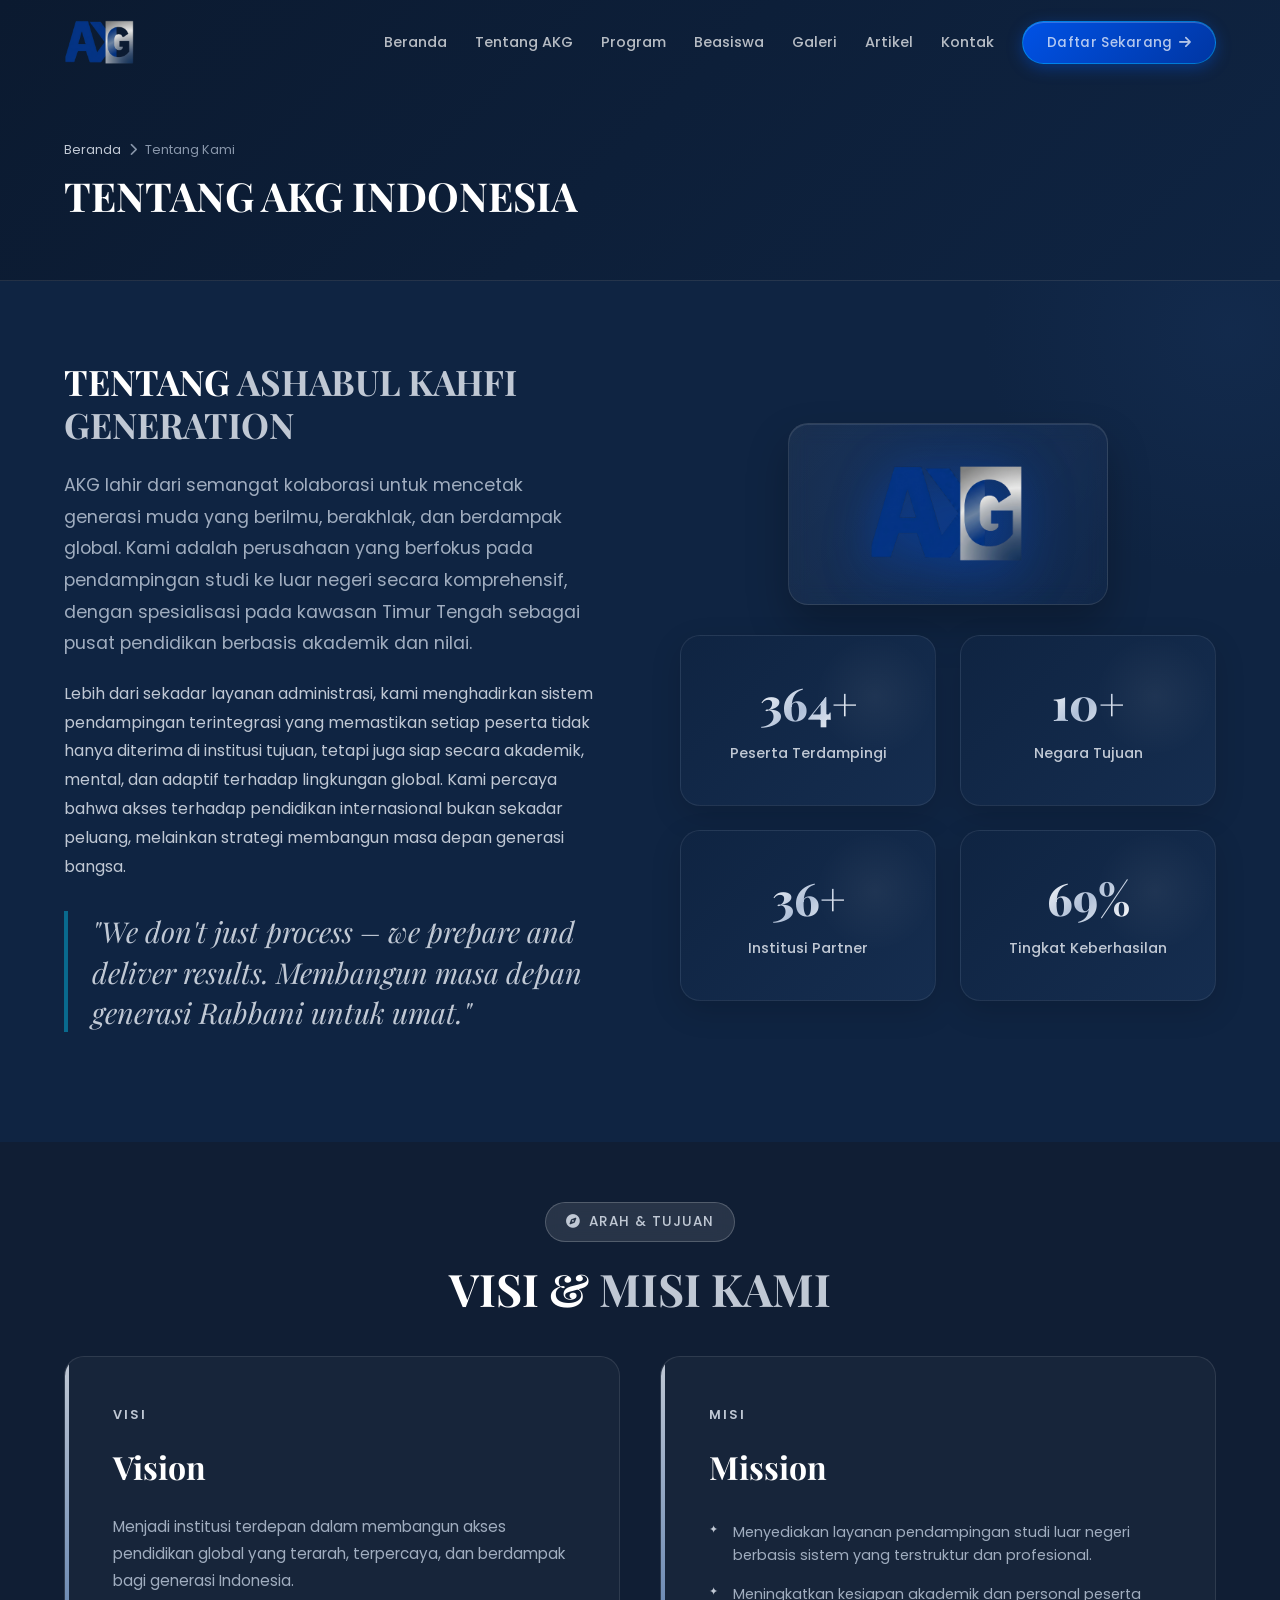
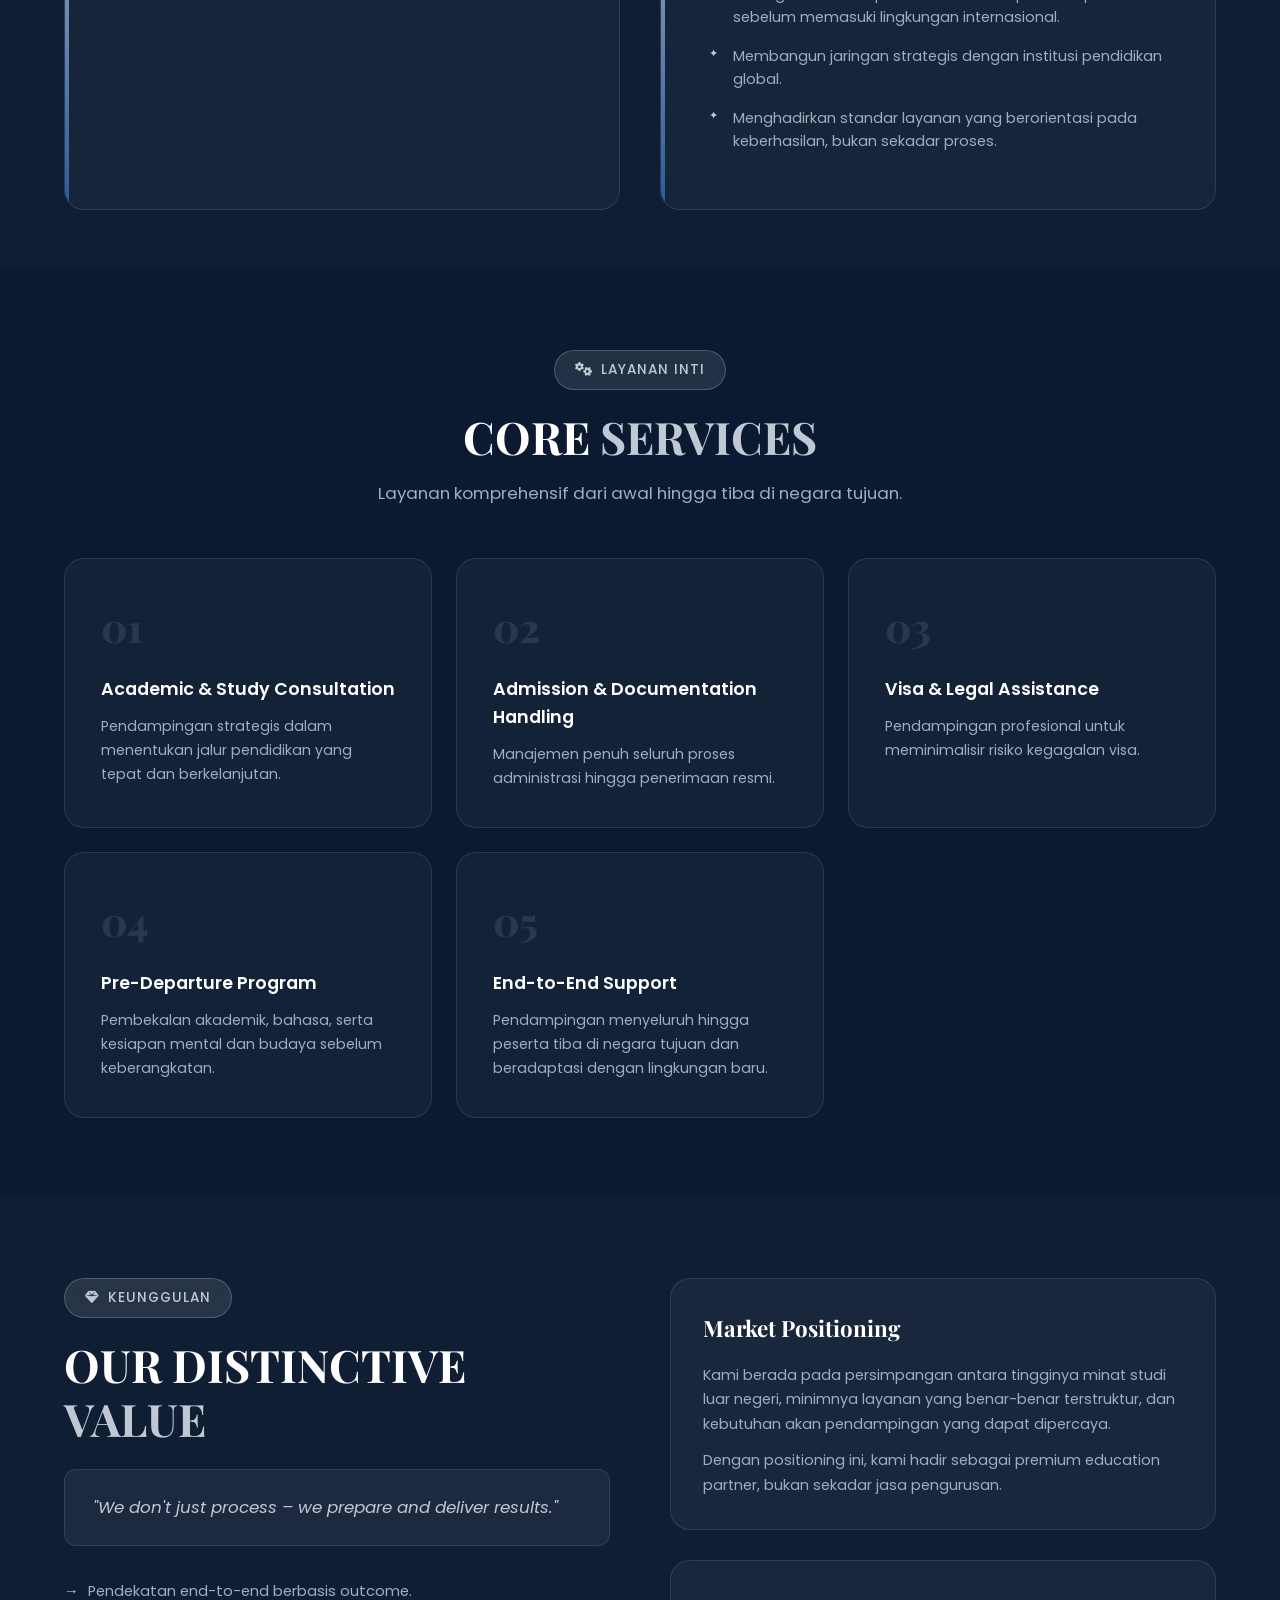
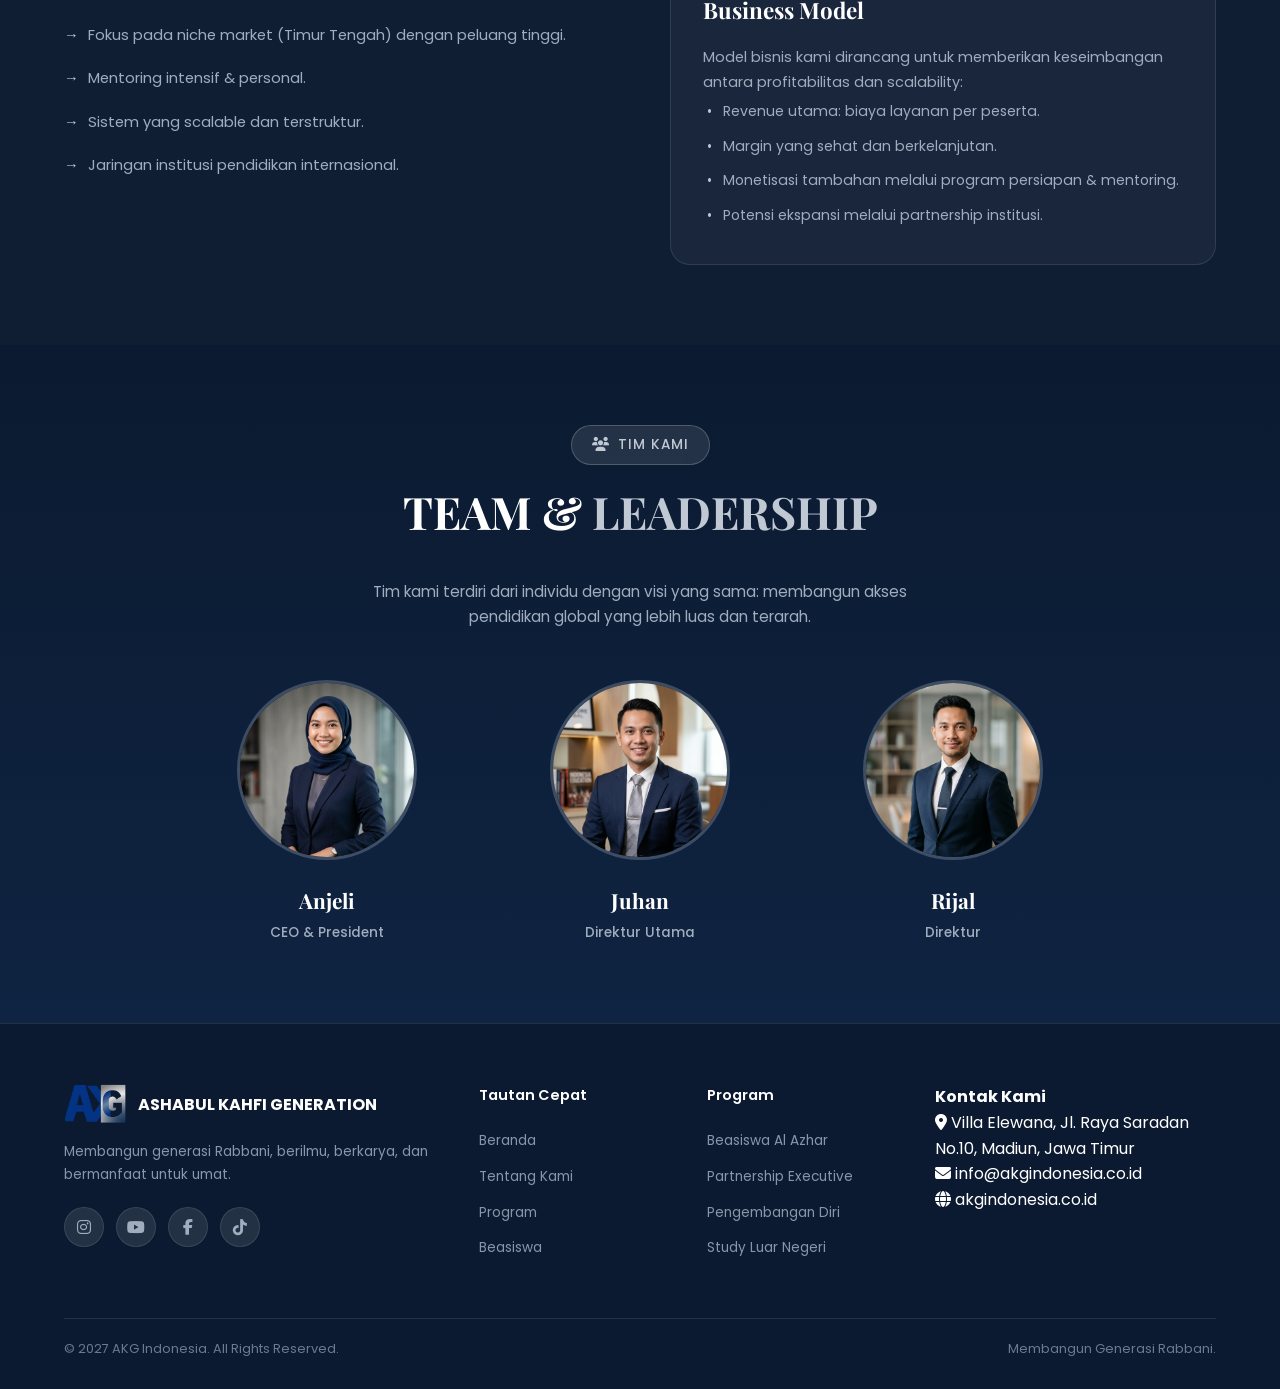
==== commit c0702a55: "update" ====
--- a/about.html
+++ b/about.html
@@ -3,6 +3,9 @@
   <head>
     <meta charset="UTF-8" />
     <meta name="viewport" content="width=device-width, initial-scale=1.0" />
+
+    <!-- Favicon -->
+    <link rel="icon" href="assets/img/logo-akg.png" type="image/png" />
 
     <!-- SEO Meta Tags -->
     <title>Tentang Kami | AKG Indonesia - Ashabul Kahfi Generation</title>
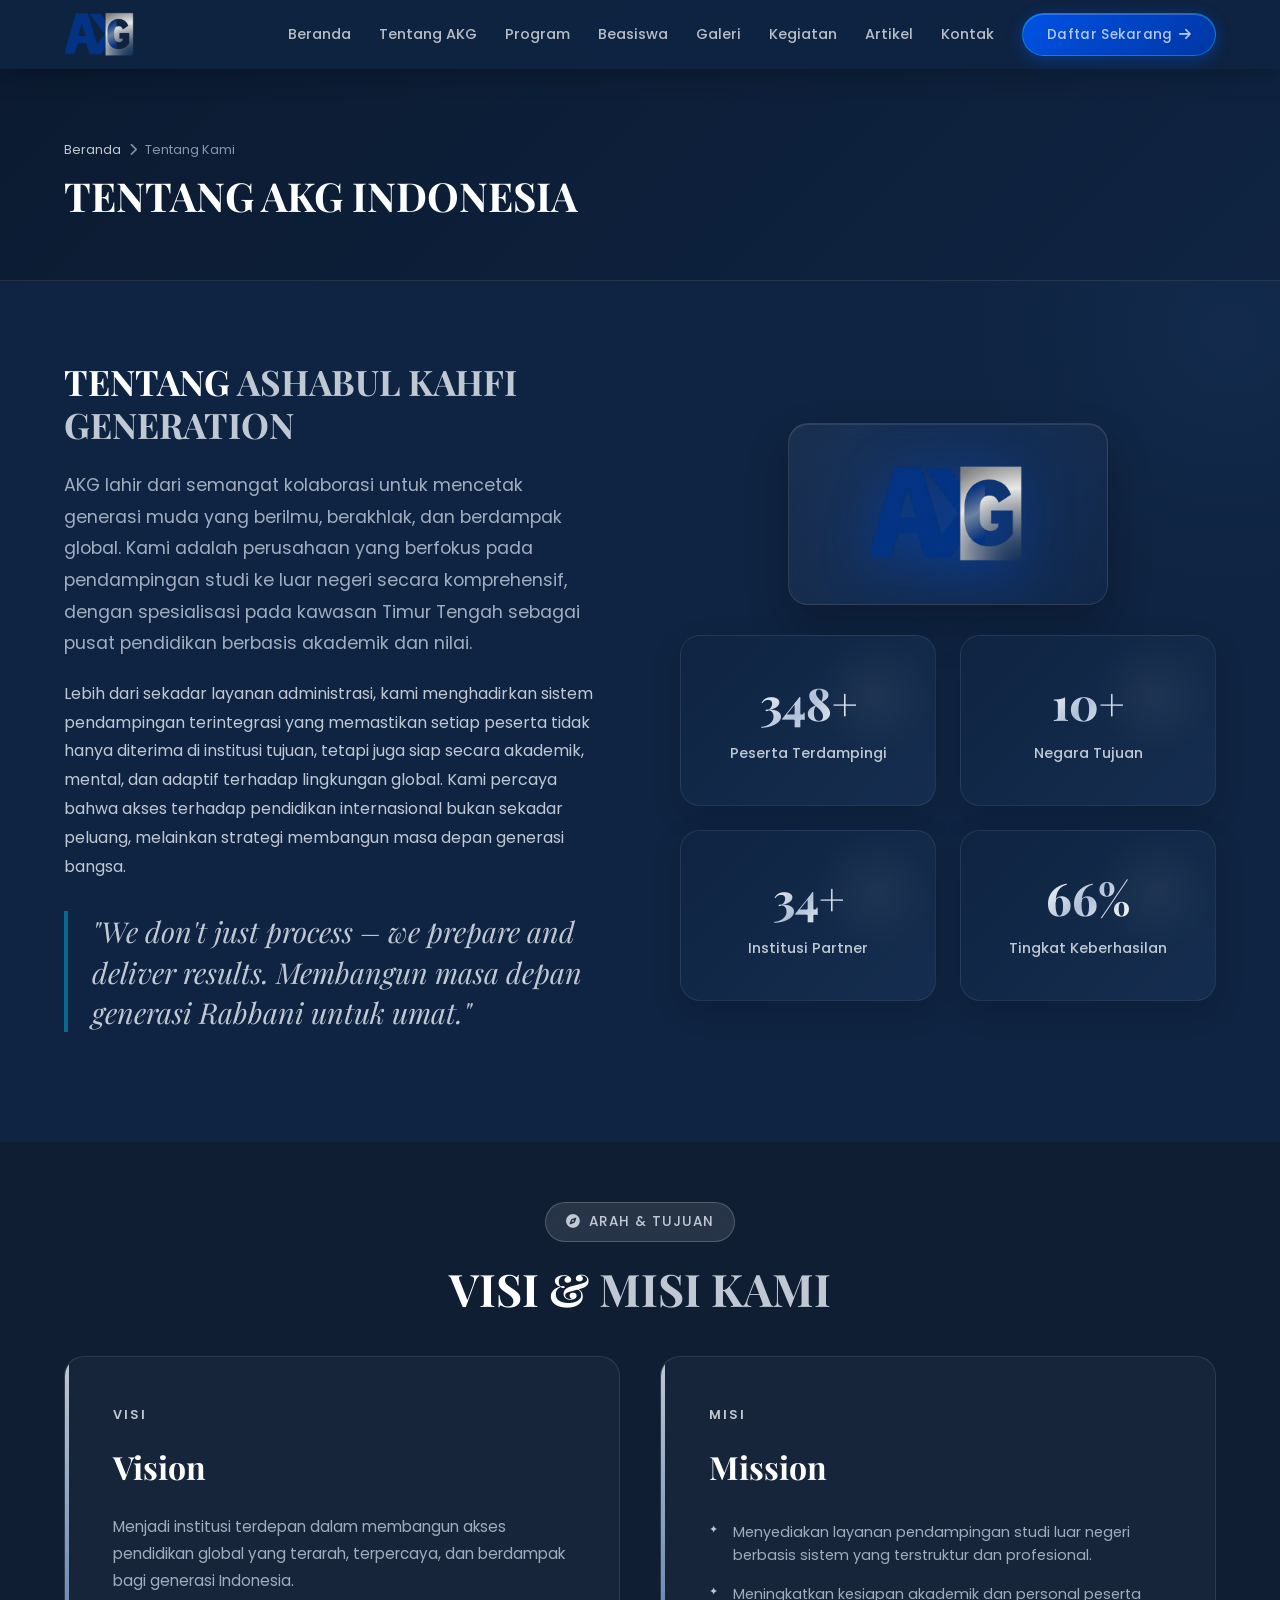
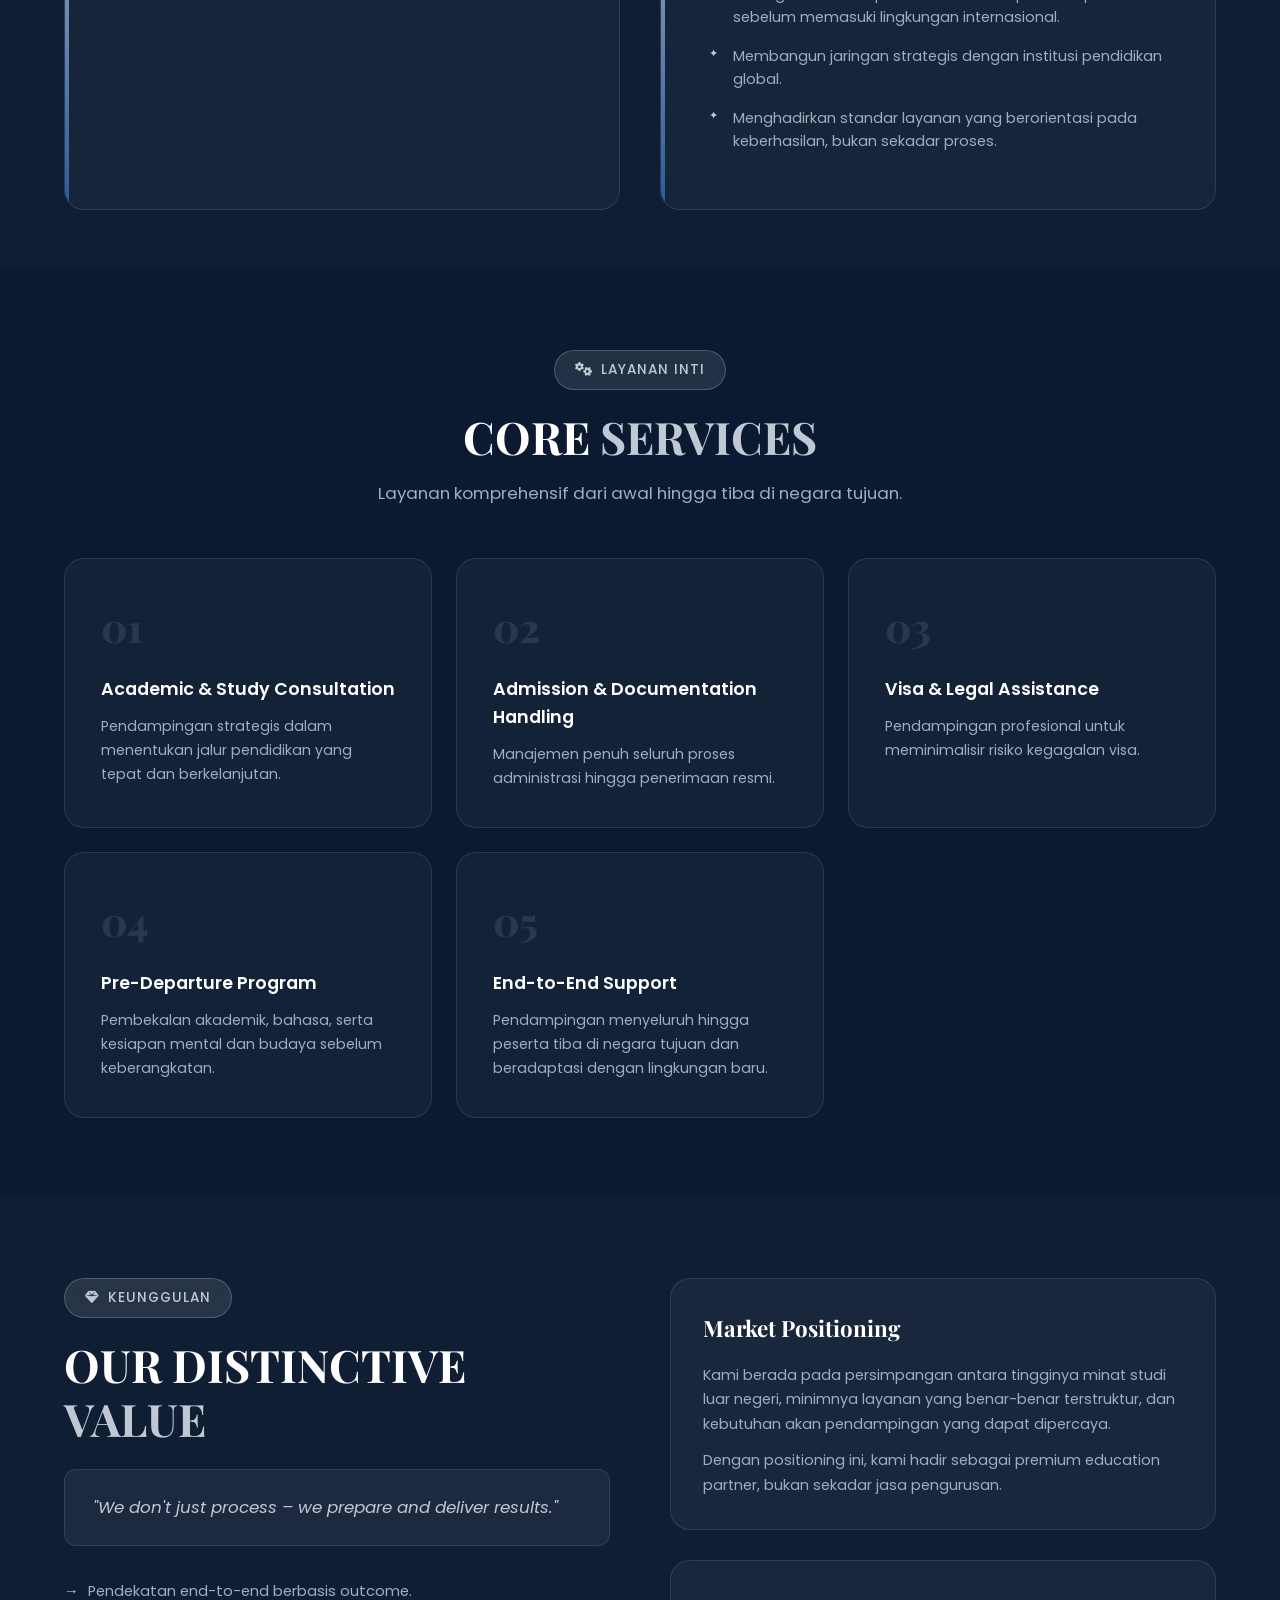
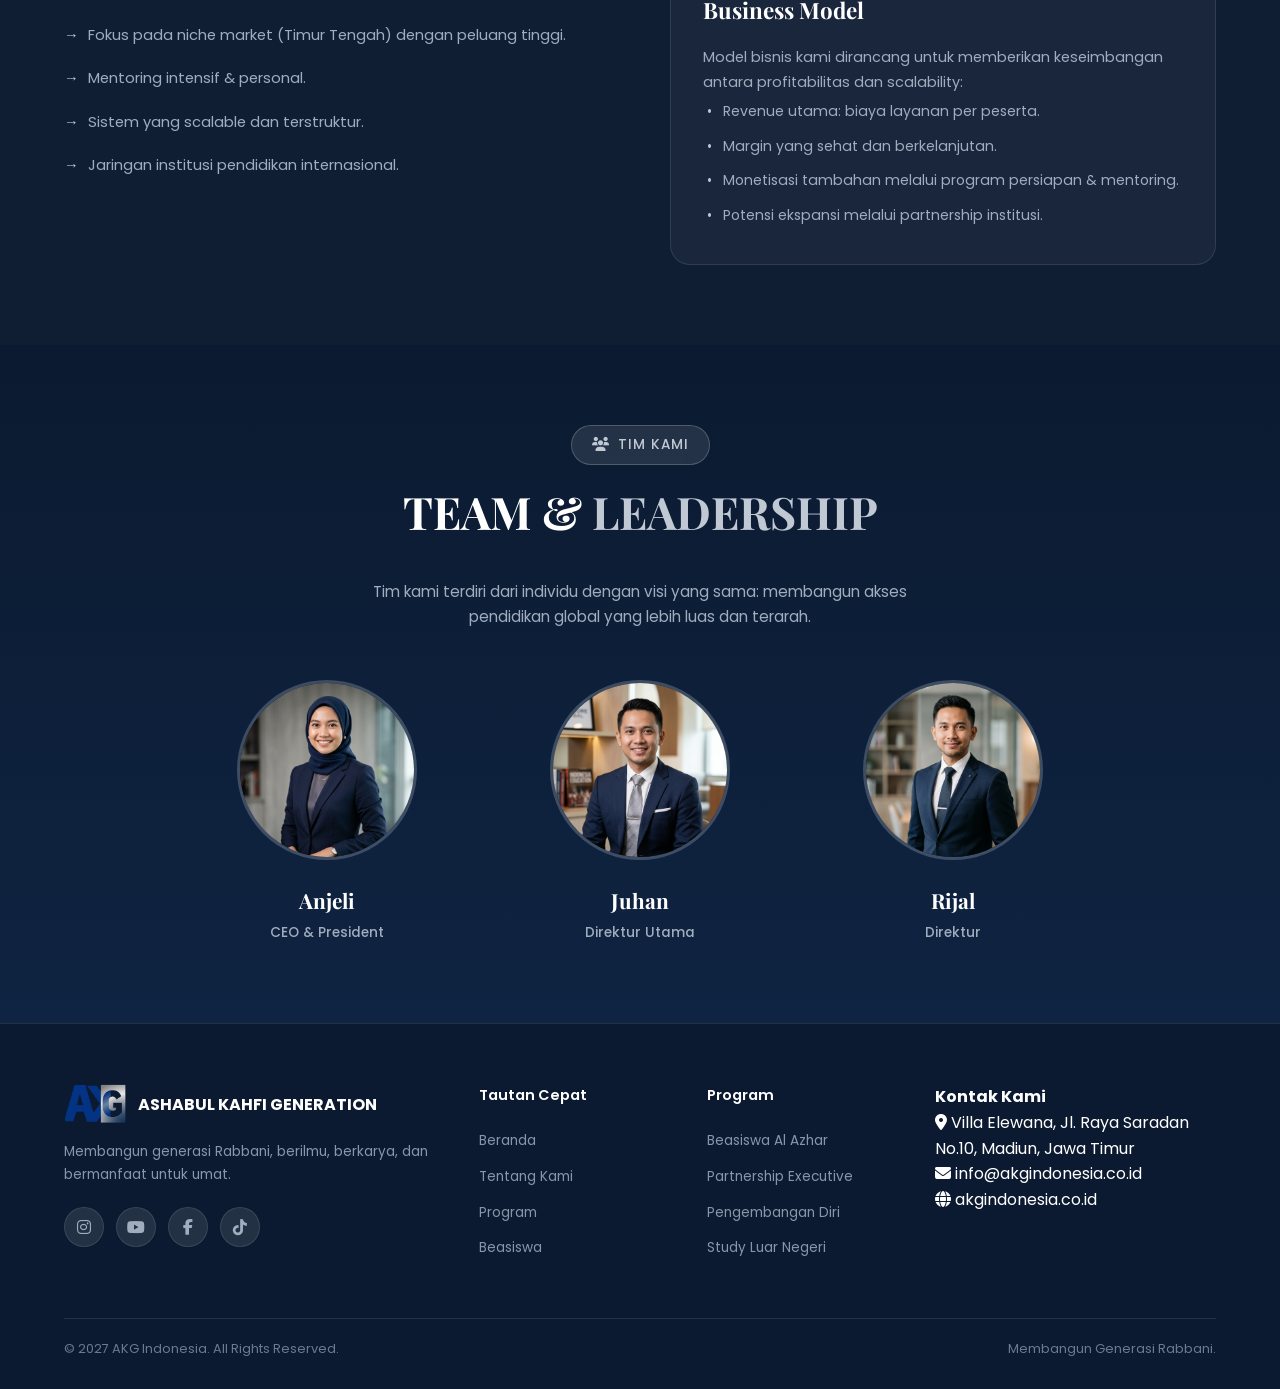
==== commit f5e6551c: "update" ====
--- a/about.html
+++ b/about.html
@@ -71,6 +71,7 @@
           <a href="index.html#program">Program</a>
           <a href="index.html#beasiswa">Beasiswa</a>
           <a href="galeri.html">Galeri</a>
+          <a href="kegiatan.html">Kegiatan</a>
           <a href="artikel.html">Artikel</a>
           <a href="index.html#kontak">Kontak</a>
           <a href="index.html#daftar" class="btn btn-primary navbar-cta">Daftar Sekarang <i class="fas fa-arrow-right"></i></a>
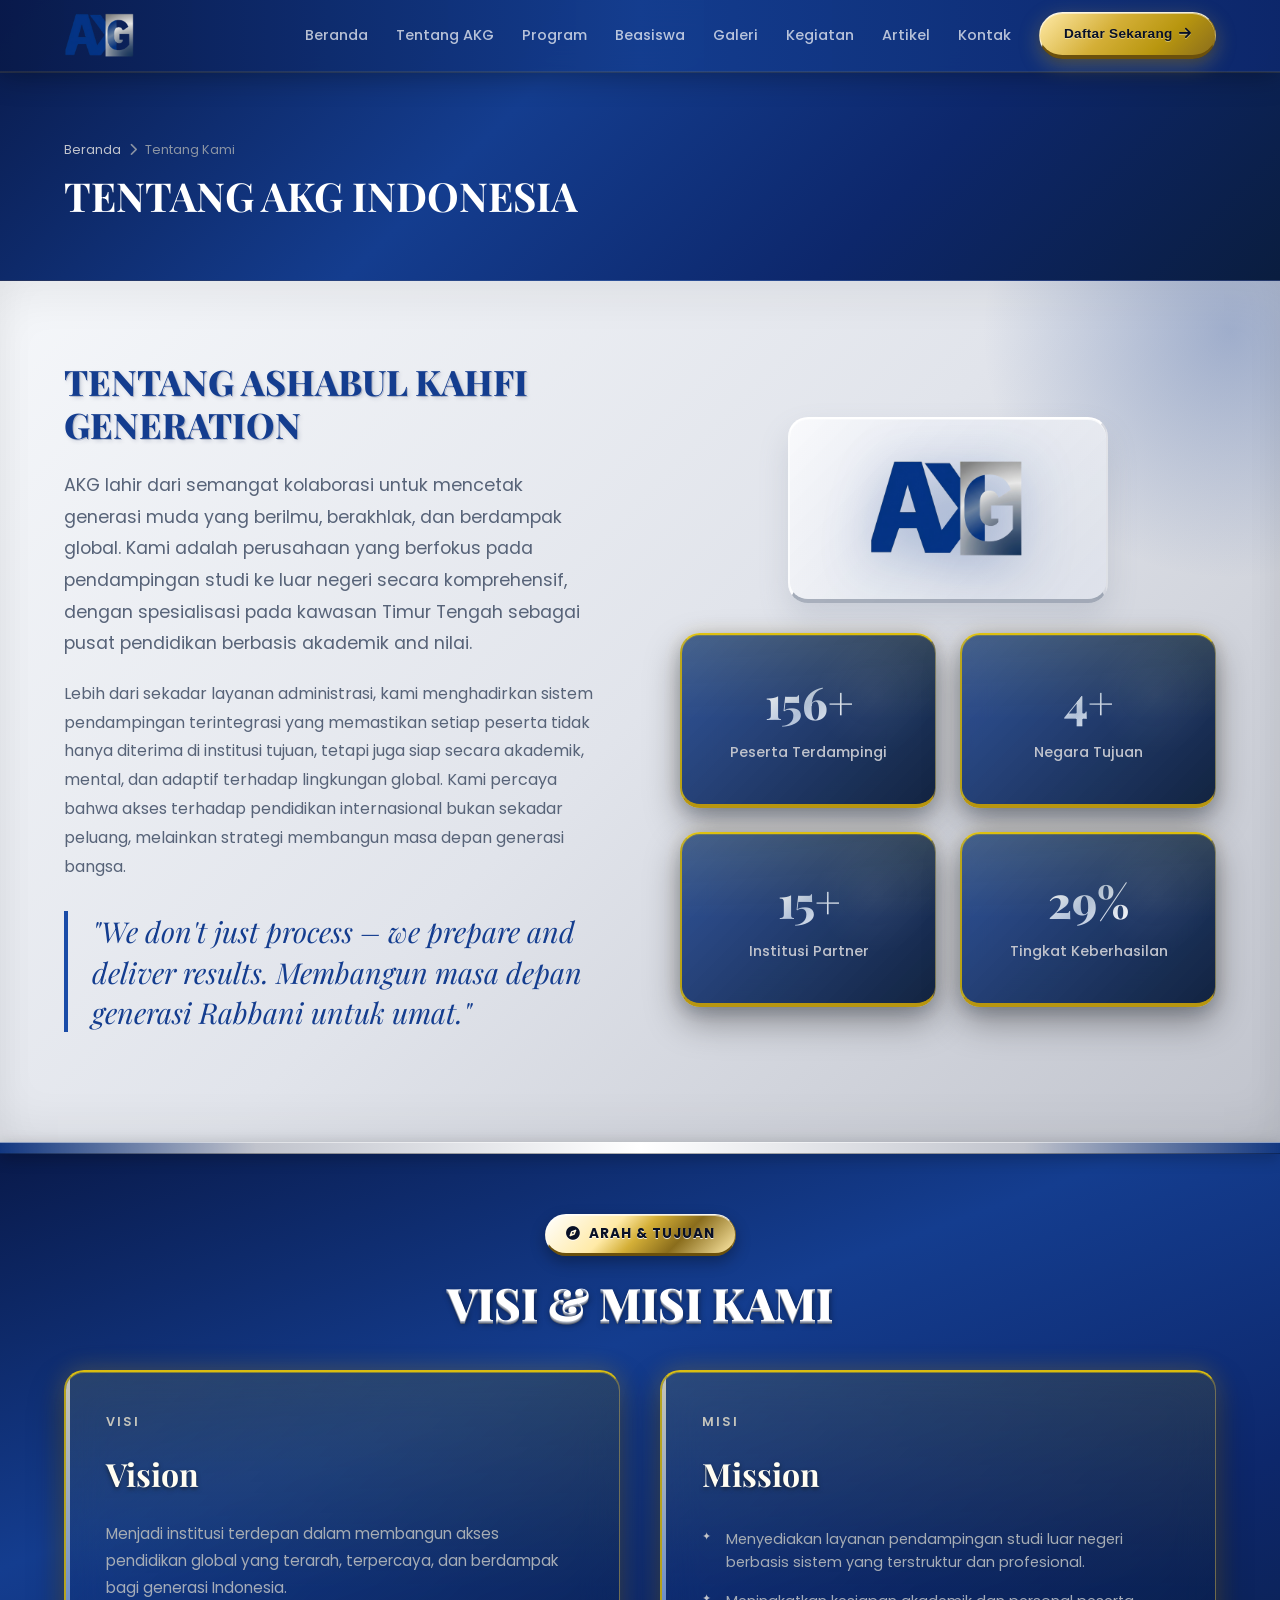
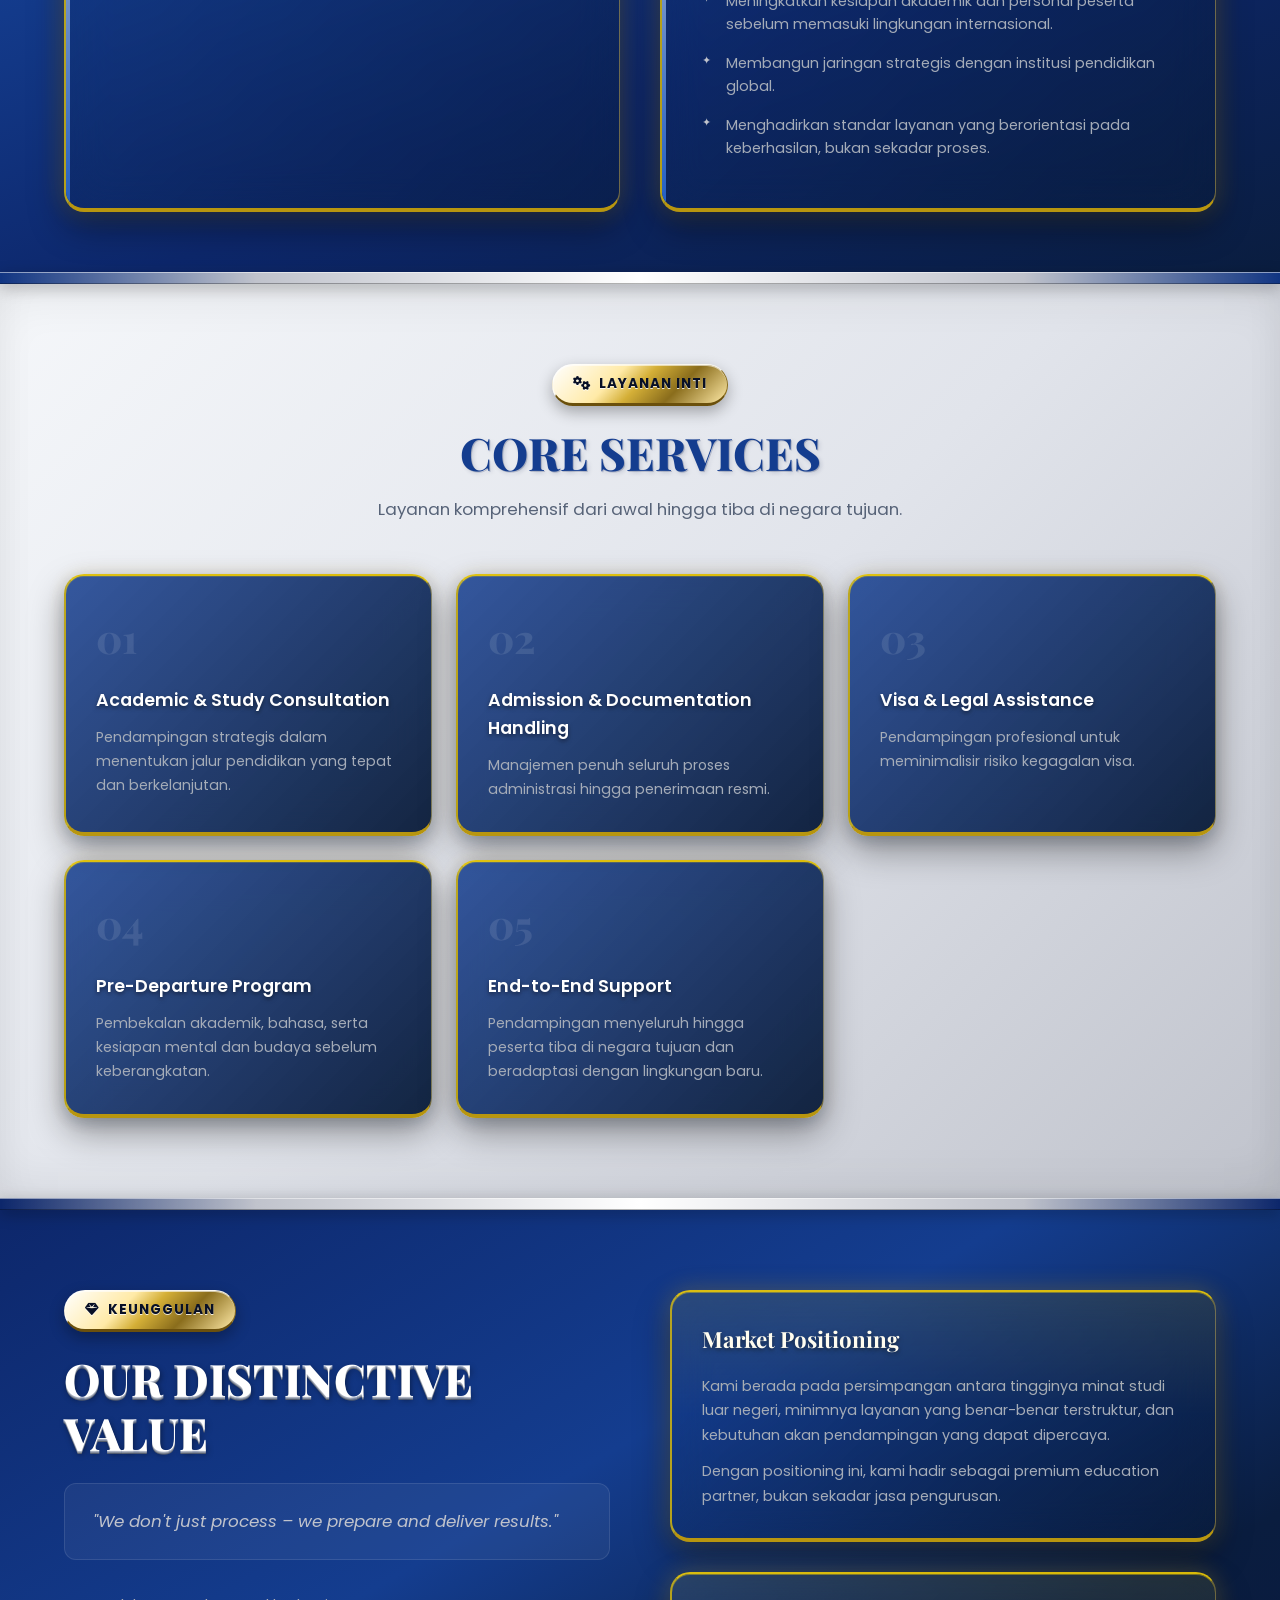
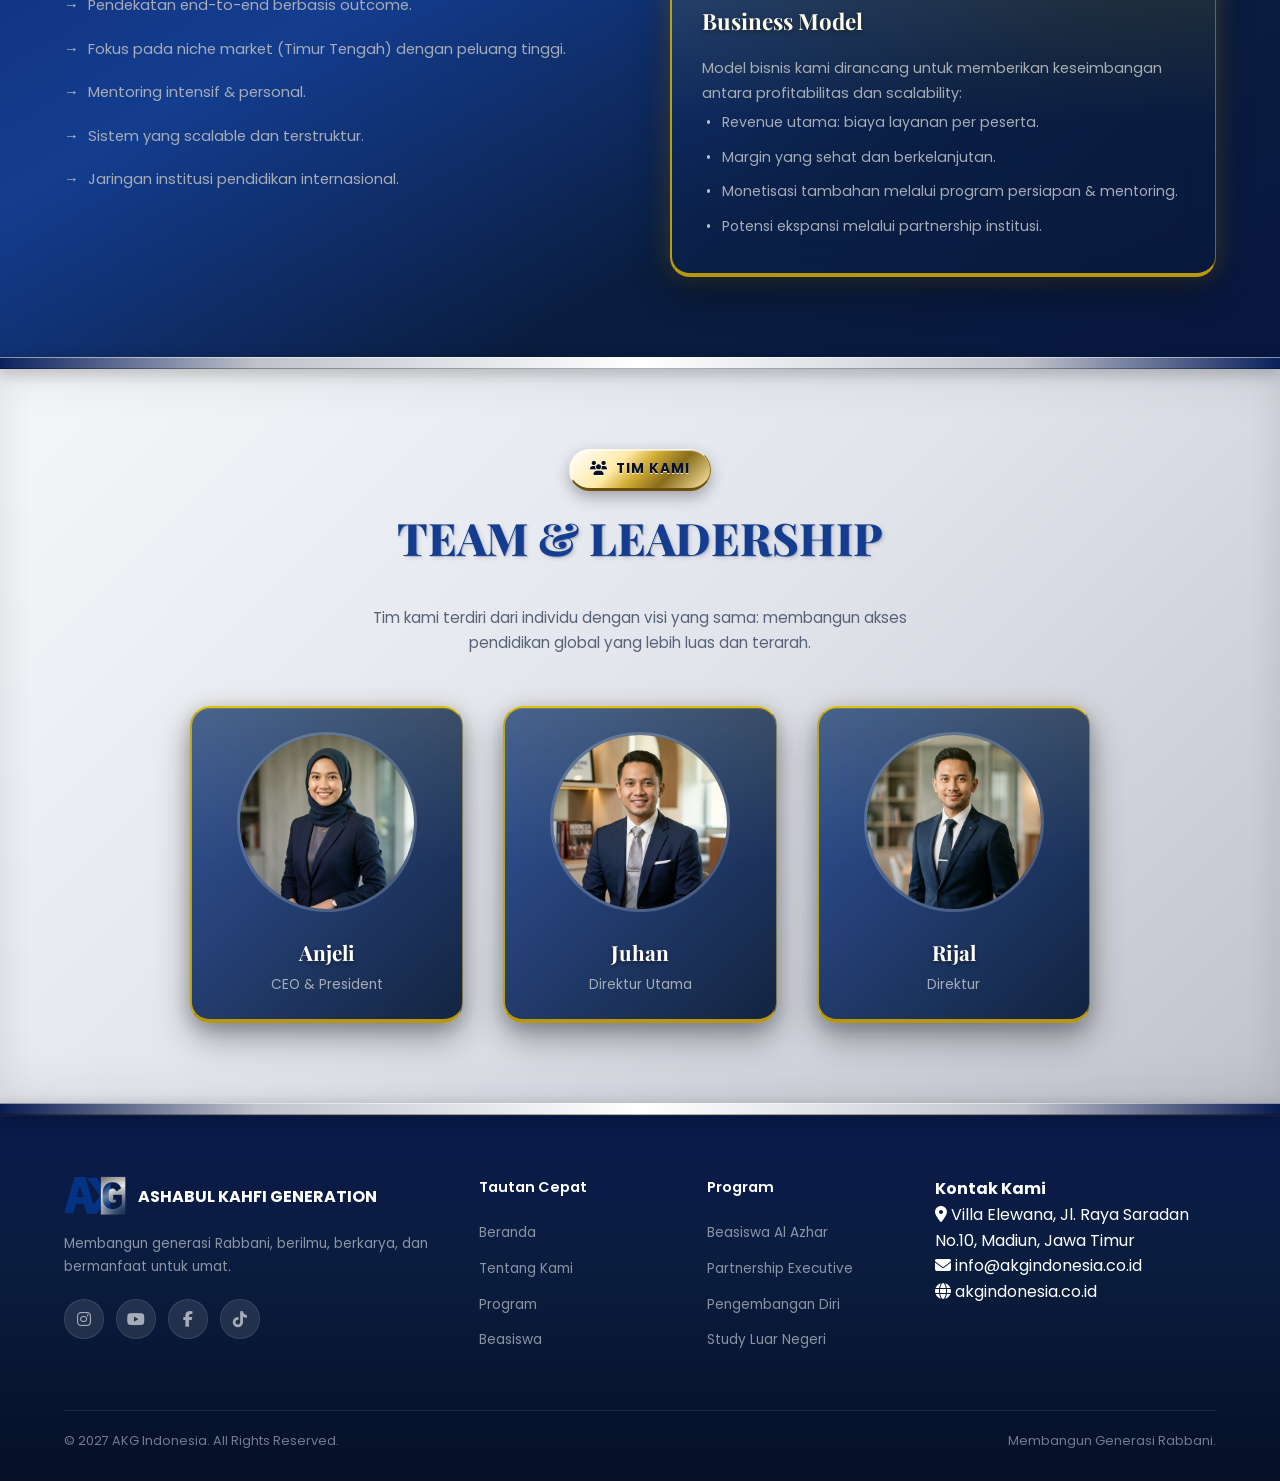
==== commit d33af8b8: "git push origin main" ====
--- a/about.html
+++ b/about.html
@@ -56,6 +56,7 @@
     <div class="page-loader">
       <img src="assets/img/logo-akg.png" alt="AKG Logo" class="loader-logo" />
       <div class="loader-bar"></div>
+      <div class="loader-text">AKG Indonesia</div>
     </div>
 
     <!-- ============ NAVBAR ============ -->
@@ -102,42 +103,42 @@
     </section>
 
     <!-- ============ ABOUT DETAIL ============ -->
-    <section class="about" style="padding: 80px 0;">
+    <section class="about bg-silver-metallic" style="padding: 80px 0;">
       <div class="container">
         <div class="about-content reveal-left">
-          <h2 class="section-title" style="font-size: 2.2rem; margin-bottom: 24px;">TENTANG <span>ASHABUL KAHFI GENERATION</span></h2>
+          <h2 class="section-title" style="font-size: 2.2rem; margin-bottom: 24px;"><span class="chrome-text-silver">TENTANG ASHABUL KAHFI GENERATION</span></h2>
           <p class="about-text" style="font-size: 1.1rem; line-height: 1.8; margin-bottom: 20px;">
-            AKG lahir dari semangat kolaborasi untuk mencetak generasi muda yang berilmu, berakhlak, dan berdampak global. Kami adalah perusahaan yang berfokus pada pendampingan studi ke luar negeri secara komprehensif, dengan spesialisasi pada kawasan Timur Tengah sebagai pusat pendidikan berbasis akademik dan nilai.
+            AKG lahir dari semangat kolaborasi untuk mencetak generasi muda yang berilmu, berakhlak, dan berdampak global. Kami adalah perusahaan yang berfokus pada pendampingan studi ke luar negeri secara komprehensif, dengan spesialisasi pada kawasan Timur Tengah sebagai pusat pendidikan berbasis akademik and nilai.
           </p>
-          <p class="about-text" style="font-size: 1rem; line-height: 1.8; margin-bottom: 20px; color: var(--silver-300);">
+          <p class="about-text" style="font-size: 1rem; line-height: 1.8; margin-bottom: 20px; color: var(--silver-700);">
             Lebih dari sekadar layanan administrasi, kami menghadirkan sistem pendampingan terintegrasi yang memastikan setiap peserta tidak hanya diterima di institusi tujuan, tetapi juga siap secara akademik, mental, dan adaptif terhadap lingkungan global. Kami percaya bahwa akses terhadap pendidikan internasional bukan sekadar peluang, melainkan strategi membangun masa depan generasi bangsa.
           </p>
-          <div class="about-quote" style="margin: 30px 0; border-left: 4px solid rgba(0, 210, 255, 0.4);">
+          <div class="about-quote" style="margin: 30px 0; border-left: 4px solid var(--navy-500); color: var(--navy-900);">
             "We don't just process – we prepare and deliver results. Membangun masa depan generasi Rabbani untuk umat."
           </div>
         </div>
 
         <div class="about-visual reveal-right" style="display: flex; flex-direction: column; align-items: center; gap: 30px;">
           <!-- Glowing Animated Logo Box -->
-          <div class="about-logo-card" style="background: linear-gradient(135deg, rgba(255, 255, 255, 0.05) 0%, rgba(255, 255, 255, 0.01) 100%); border: 1px solid rgba(255, 255, 255, 0.1); border-radius: var(--radius-lg); padding: 40px; display: flex; align-items: center; justify-content: center; width: 100%; max-width: 320px; box-shadow: 0 20px 40px rgba(0, 0, 0, 0.25), inset 0 1px 0 rgba(255, 255, 255, 0.1); backdrop-filter: blur(10px); animation: float 6s ease-in-out infinite; position: relative; overflow: hidden;">
-            <div class="glow-effect" style="position: absolute; top: -50%; left: -50%; width: 200%; height: 200%; background: radial-gradient(circle, rgba(0, 82, 230, 0.15) 0%, transparent 60%); pointer-events: none;"></div>
-            <img src="assets/img/logo-akg.png" alt="AKG Indonesia Logo" style="max-width: 160px; height: auto; filter: drop-shadow(0 10px 25px rgba(0, 82, 230, 0.4)); position: relative; z-index: 2;" />
+          <div class="about-logo-card widget-3d-silver" style="border-radius: var(--radius-lg); padding: 40px; display: flex; align-items: center; justify-content: center; width: 100%; max-width: 320px; animation: float 6s ease-in-out infinite; position: relative; overflow: hidden;">
+            <div class="glow-effect" style="position: absolute; top: -50%; left: -50%; width: 200%; height: 200%; background: radial-gradient(circle, rgba(20, 61, 143, 0.08) 0%, transparent 60%); pointer-events: none;"></div>
+            <img src="assets/img/logo-akg.png" alt="AKG Indonesia Logo" style="max-width: 160px; height: auto; filter: drop-shadow(0 10px 25px rgba(20, 61, 143, 0.3)); position: relative; z-index: 2;" />
           </div>
 
           <div class="stat-grid" style="width: 100%;">
-            <div class="stat-item">
+            <div class="stat-item widget-3d-gold-glossy">
               <div class="number" data-count="500" data-suffix="+">0</div>
               <div class="label">Peserta Terdampingi</div>
             </div>
-            <div class="stat-item">
+            <div class="stat-item widget-3d-gold-glossy">
               <div class="number" data-count="15" data-suffix="+">0</div>
               <div class="label">Negara Tujuan</div>
             </div>
-            <div class="stat-item">
+            <div class="stat-item widget-3d-gold-glossy">
               <div class="number" data-count="50" data-suffix="+">0</div>
               <div class="label">Institusi Partner</div>
             </div>
-            <div class="stat-item">
+            <div class="stat-item widget-3d-gold-glossy">
               <div class="number" data-count="95" data-suffix="%">0</div>
               <div class="label">Tingkat Keberhasilan</div>
             </div>
@@ -146,19 +147,22 @@
       </div>
     </section>
 
+    <!-- Decorative 3D Divider Ribbon -->
+    <div class="ribbon-divider"></div>
+
     <!-- ============ VISION & MISSION ============ -->
-    <section class="vision-mission" id="visi-misi" style="padding: 60px 0; background: rgba(255,255,255,0.02);">
+    <section class="vision-mission" id="visi-misi" style="padding: 60px 0; background: linear-gradient(160deg, #091a4b 0%, #143D8F 35%, #0d276b 65%, #0a1d3f 100%);">
       <div class="container">
         <div class="programs-header reveal" style="text-align: center; margin-bottom: 40px;">
           <div class="section-badge">
             <i class="fas fa-compass"></i>
             Arah & Tujuan
           </div>
-          <h2 class="section-title">VISI &amp; <span>MISI KAMI</span></h2>
+          <h2 class="section-title"><span class="chrome-text">VISI &amp; MISI KAMI</span></h2>
         </div>
 
         <div class="vm-grid">
-          <div class="vm-card reveal-left">
+          <div class="vm-card reveal-left widget-3d-gold-glossy" style="padding: 40px;">
             <div class="card-label">Visi</div>
             <h3>Vision</h3>
             <p>
@@ -166,7 +170,7 @@
             </p>
           </div>
 
-          <div class="vm-card reveal-right">
+          <div class="vm-card reveal-right widget-3d-gold-glossy" style="padding: 40px;">
             <div class="card-label">Misi</div>
             <h3>Mission</h3>
             <ul>
@@ -180,40 +184,43 @@
       </div>
     </section>
 
+    <!-- Decorative 3D Divider Ribbon -->
+    <div class="ribbon-divider"></div>
+
     <!-- ============ CORE SERVICES ============ -->
-    <section class="services" id="layanan" style="padding: 80px 0;">
+    <section class="services bg-silver-metallic" id="layanan" style="padding: 80px 0;">
       <div class="container">
         <div class="services-header reveal" style="text-align: center; margin-bottom: 50px;">
           <div class="section-badge">
             <i class="fas fa-cogs"></i>
             Layanan Inti
           </div>
-          <h2 class="section-title">CORE <span>SERVICES</span></h2>
+          <h2 class="section-title"><span class="chrome-text-silver">CORE SERVICES</span></h2>
           <p class="section-subtitle" style="margin: 0 auto;">Layanan komprehensif dari awal hingga tiba di negara tujuan.</p>
         </div>
 
         <div class="services-grid" data-stagger>
-          <div class="service-card reveal">
+          <div class="service-card reveal widget-3d-gold-glossy" style="padding: 30px;">
             <div class="service-num">01</div>
             <h3>Academic &amp; Study Consultation</h3>
             <p>Pendampingan strategis dalam menentukan jalur pendidikan yang tepat dan berkelanjutan.</p>
           </div>
-          <div class="service-card reveal">
+          <div class="service-card reveal widget-3d-gold-glossy" style="padding: 30px;">
             <div class="service-num">02</div>
             <h3>Admission &amp; Documentation Handling</h3>
             <p>Manajemen penuh seluruh proses administrasi hingga penerimaan resmi.</p>
           </div>
-          <div class="service-card reveal">
+          <div class="service-card reveal widget-3d-gold-glossy" style="padding: 30px;">
             <div class="service-num">03</div>
             <h3>Visa &amp; Legal Assistance</h3>
             <p>Pendampingan profesional untuk meminimalisir risiko kegagalan visa.</p>
           </div>
-          <div class="service-card reveal">
+          <div class="service-card reveal widget-3d-gold-glossy" style="padding: 30px;">
             <div class="service-num">04</div>
             <h3>Pre-Departure Program</h3>
             <p>Pembekalan akademik, bahasa, serta kesiapan mental dan budaya sebelum keberangkatan.</p>
           </div>
-          <div class="service-card reveal">
+          <div class="service-card reveal widget-3d-gold-glossy" style="padding: 30px;">
             <div class="service-num">05</div>
             <h3>End-to-End Support</h3>
             <p>Pendampingan menyeluruh hingga peserta tiba di negara tujuan dan beradaptasi dengan lingkungan baru.</p>
@@ -222,15 +229,18 @@
       </div>
     </section>
 
+    <!-- Decorative 3D Divider Ribbon -->
+    <div class="ribbon-divider"></div>
+
     <!-- ============ DISTINCTIVE VALUE ============ -->
-    <section class="distinctive" id="keunggulan" style="padding: 80px 0; background: rgba(255,255,255,0.02);">
+    <section class="distinctive" id="keunggulan" style="padding: 80px 0; background: linear-gradient(150deg, #0d276b 0%, #143D8F 40%, #0a1d3f 70%, #081740 100%);">
       <div class="container">
         <div class="distinctive-content reveal-left">
           <div class="section-badge">
             <i class="fas fa-gem"></i>
             Keunggulan
           </div>
-          <h2 class="section-title">OUR DISTINCTIVE <span>VALUE</span></h2>
+          <h2 class="section-title"><span class="chrome-text">OUR DISTINCTIVE VALUE</span></h2>
           <div class="quote-box">"We don't just process – we prepare and deliver results."</div>
           <ul class="distinctive-list">
             <li>Pendekatan end-to-end berbasis outcome.</li>
@@ -242,12 +252,12 @@
         </div>
 
         <div class="market-model reveal-right">
-          <div class="mm-card">
+          <div class="mm-card widget-3d-gold-glossy" style="padding: 30px;">
             <h3>Market Positioning</h3>
             <p>Kami berada pada persimpangan antara tingginya minat studi luar negeri, minimnya layanan yang benar-benar terstruktur, dan kebutuhan akan pendampingan yang dapat dipercaya.</p>
             <p style="margin-top: 12px">Dengan positioning ini, kami hadir sebagai premium education partner, bukan sekadar jasa pengurusan.</p>
           </div>
-          <div class="mm-card">
+          <div class="mm-card widget-3d-gold-glossy" style="padding: 30px;">
             <h3>Business Model</h3>
             <p>Model bisnis kami dirancang untuk memberikan keseimbangan antara profitabilitas dan scalability:</p>
             <ul>
@@ -261,15 +271,18 @@
       </div>
     </section>
 
+    <!-- Decorative 3D Divider Ribbon -->
+    <div class="ribbon-divider"></div>
+
     <!-- ============ TEAM SECTION ============ -->
-    <section class="team" id="tim" style="padding: 80px 0;">
+    <section class="team bg-silver-metallic" id="tim" style="padding: 80px 0;">
       <div class="container">
         <div class="team-header reveal" style="text-align: center; margin-bottom: 40px;">
           <div class="section-badge">
             <i class="fas fa-users"></i>
             Tim Kami
           </div>
-          <h2 class="section-title">TEAM &amp; <span>LEADERSHIP</span></h2>
+          <h2 class="section-title"><span class="chrome-text-silver">TEAM &amp; LEADERSHIP</span></h2>
         </div>
 
         <p class="team-subtitle reveal" style="text-align: center; max-width: 600px; margin: 0 auto 50px;">
@@ -277,21 +290,21 @@
         </p>
 
         <div class="team-grid" data-stagger>
-          <div class="team-card reveal">
+          <div class="team-card reveal widget-3d-gold-glossy" style="padding: 24px;">
             <div class="team-photo">
               <img src="assets/img/team-anjeli.png" alt="Anjeli - CEO & President" />
             </div>
             <h3>Anjeli</h3>
             <p class="role">CEO &amp; President</p>
           </div>
-          <div class="team-card reveal">
+          <div class="team-card reveal widget-3d-gold-glossy" style="padding: 24px;">
             <div class="team-photo">
               <img src="assets/img/team-juhan.png" alt="Juhan - Direktur Utama" />
             </div>
             <h3>Juhan</h3>
             <p class="role">Direktur Utama</p>
           </div>
-          <div class="team-card reveal">
+          <div class="team-card reveal widget-3d-gold-glossy" style="padding: 24px;">
             <div class="team-photo">
               <img src="assets/img/team-rijal.png" alt="Rijal - Direktur" />
             </div>
@@ -301,6 +314,9 @@
         </div>
       </div>
     </section>
+
+    <!-- Decorative 3D Divider Ribbon -->
+    <div class="ribbon-divider"></div>
 
     <!-- ============ FOOTER ============ -->
     <footer class="footer">
--- a/css/style.css
+++ b/css/style.css
@@ -7,23 +7,23 @@
 
 /* ============ CSS Custom Properties ============ */
 :root {
-  /* Brighter Navy Palette */
-  --navy-900: #0b1a30;
-  --navy-800: #0f2442;
-  --navy-700: #152d4f;
-  --navy-600: #1a3864;
-  --navy-500: #21477d;
-  --navy-400: #2a5a9b;
-  --navy-300: #3570b8;
-
-  /* Silver Palette */
-  --silver-100: #f4f6f9;
-  --silver-200: #e0e5ec;
-  --silver-300: #c0c8d4;
-  --silver-400: #a0adbf;
-  --silver-500: #8896aa;
-  --silver-600: #6b7a90;
-  --silver-700: #4e5d73;
+  /* Brand Navy Palette (Primary: #143D8F) */
+  --navy-900: #143D8F; /* Vibrant Brand Navy Backdrop */
+  --navy-800: #0d276b; /* Rich dark-vibrant navy for section depth */
+  --navy-700: #091a4b; /* Glassmorphic Base Navy */
+  --navy-600: #143D8F; /* Primary Brand Navy */
+  --navy-500: #1a4ca8; /* Vibrant Accent Navy */
+  --navy-400: #225fc4; /* Hover Accent Navy */
+  --navy-300: #357ee8; /* Light Accent Navy */
+
+  /* Brand Silver Palette (Accent: #C0C3CC) */
+  --silver-100: #f5f7fa; /* Bright Metallic Sheet Background */
+  --silver-200: #e1e4eb; /* Mid-Light Metallic */
+  --silver-300: #C0C3CC; /* Primary Brand Silver */
+  --silver-400: #a5acb8; /* Steel Silver */
+  --silver-500: #8b94a3; /* Mid Steel Silver */
+  --silver-600: #717c8f; /* Deep Steel Silver */
+  --silver-700: #576378; /* Dark Steel Silver */
 
   /* Accent */
   --white: #ffffff;
@@ -78,7 +78,7 @@
 }
 body {
   font-family: var(--font-primary);
-  background-color: var(--navy-900);
+  background: linear-gradient(180deg, #0a1d3f 0%, #143D8F 30%, #0d276b 60%, #091a4b 100%);
   color: var(--white);
   line-height: 1.6;
   overflow-x: hidden;
@@ -103,34 +103,95 @@
   padding: 0 24px;
 }
 
-/* ============ Glowing Royal Blue 3D Buttons ============ */
+/* ============ Ultra-3D Beveled Buttons & Custom Utilities ============ */
 .btn {
   display: inline-flex;
   align-items: center;
   gap: 8px;
-  padding: 14px 32px;
+  padding: 12px 30px;
   border-radius: var(--radius-xl);
   font-family: var(--font-primary);
   font-size: 0.95rem;
   font-weight: 600;
   cursor: pointer;
   border: none;
-  transition: all 0.3s cubic-bezier(0.25, 0.8, 0.25, 1);
+  transition: all 0.2s cubic-bezier(0.25, 0.8, 0.25, 1);
   position: relative;
   overflow: hidden;
   letter-spacing: 0.3px;
 }
 
 .btn-primary {
-  background: linear-gradient(135deg, #0052e6 0%, #0036a3 100%);
+  background: linear-gradient(135deg, #ffeaa7 0%, #d4af37 40%, #b8960f 70%, #8a6d1c 100%);
+  color: #081026;
+  font-weight: 700;
+  border-top: 1px solid rgba(255, 255, 255, 0.85);
+  border-left: 1px solid rgba(255, 255, 255, 0.6);
+  border-right: 1px solid rgba(139, 109, 28, 0.4);
+  border-bottom: 4px solid #6b500c;
+  box-shadow:
+    0 6px 20px rgba(212, 175, 55, 0.35),
+    0 4px 6px rgba(0, 0, 0, 0.2),
+    inset 0 1px 0 rgba(255, 255, 255, 0.5);
+  transform: translateY(0);
+  text-shadow: 0 1px 0 rgba(255, 255, 255, 0.4);
+}
+
+.btn-primary::before {
+  content: "";
+  position: absolute;
+  top: 0;
+  left: -100%;
+  width: 60%;
+  height: 100%;
+  background: linear-gradient(
+    90deg,
+    transparent,
+    rgba(255, 255, 255, 0.5),
+    transparent
+  );
+  transition: 0.6s;
+}
+
+.btn-primary:hover::before {
+  left: 120%;
+}
+
+.btn-primary:hover {
+  background: linear-gradient(135deg, #fff5cc 0%, #ffd700 40%, #d4af37 70%, #b8960f 100%);
+  border-bottom-width: 6px;
+  transform: translateY(-2px);
+  box-shadow:
+    0 10px 30px rgba(212, 175, 55, 0.5),
+    0 0 20px rgba(255, 215, 0, 0.25),
+    0 6px 12px rgba(0, 0, 0, 0.25),
+    inset 0 1px 0 rgba(255, 255, 255, 0.6);
+}
+
+.btn-primary:active {
+  transform: translateY(3px);
+  border-bottom-width: 1px;
+  box-shadow:
+    0 2px 5px rgba(139, 109, 28, 0.3),
+    inset 0 2px 5px rgba(0, 0, 0, 0.4);
+}
+
+.btn-outline {
+  background: linear-gradient(135deg, var(--navy-500) 0%, var(--navy-600) 50%, var(--navy-700) 100%);
   color: var(--white);
-  border: 1px solid rgba(0, 210, 255, 0.4);
+  border-top: 1px solid rgba(255, 255, 255, 0.6);
+  border-left: 1px solid rgba(255, 255, 255, 0.4);
+  border-right: 1px solid rgba(0, 0, 0, 0.2);
+  border-bottom: 4px solid #081a38;
   box-shadow:
-    0 4px 15px rgba(0, 82, 230, 0.4),
-    inset 0 1px 0 rgba(255, 255, 255, 0.2);
-}
-
-.btn-primary::before {
+    0 6px 20px rgba(20, 61, 143, 0.4),
+    0 4px 6px rgba(0, 0, 0, 0.2),
+    inset 0 1px 0 rgba(255, 255, 255, 0.3);
+  backdrop-filter: blur(10px);
+  -webkit-backdrop-filter: blur(10px);
+}
+
+.btn-outline::before {
   content: "";
   position: absolute;
   top: 0;
@@ -146,45 +207,265 @@
   transition: 0.6s;
 }
 
-.btn-primary:hover::before {
+.btn-outline:hover::before {
   left: 120%;
 }
 
-.btn-primary:hover {
-  background: linear-gradient(135deg, #0066ff 0%, #0047c7 100%);
-  border-color: rgba(0, 210, 255, 0.7);
+.btn-outline:hover {
+  background: linear-gradient(135deg, var(--navy-400) 0%, var(--navy-500) 50%, var(--navy-700) 100%);
+  border-bottom-width: 6px;
+  transform: translateY(-2px);
   box-shadow:
-    0 8px 25px rgba(0, 82, 230, 0.6),
-    0 0 15px rgba(0, 210, 255, 0.3),
-    inset 0 1px 0 rgba(255, 255, 255, 0.3);
-  transform: translateY(-3px);
-}
-
-.btn-primary:active {
-  transform: translateY(-1px);
+    0 10px 25px rgba(20, 61, 143, 0.55),
+    0 6px 12px rgba(0, 0, 0, 0.25),
+    inset 0 1px 0 rgba(255, 255, 255, 0.4);
+}
+
+.btn-outline:active {
+  transform: translateY(3px);
+  border-bottom-width: 1px;
   box-shadow:
-    0 2px 8px rgba(0, 82, 230, 0.4),
-    inset 0 2px 4px rgba(0, 0, 0, 0.2);
-}
-
-.btn-outline {
-  background: rgba(0, 82, 230, 0.08);
-  color: var(--white);
-  border: 2px solid rgba(0, 210, 255, 0.3);
-  box-shadow:
-    0 2px 10px rgba(0, 0, 0, 0.2),
-    inset 0 1px 0 rgba(255, 255, 255, 0.05);
-  backdrop-filter: blur(4px);
-}
-
-.btn-outline:hover {
-  background: rgba(0, 82, 230, 0.2);
-  border-color: rgba(0, 210, 255, 0.6);
-  transform: translateY(-3px);
-  box-shadow:
-    0 6px 20px rgba(0, 82, 230, 0.3),
-    0 0 15px rgba(0, 210, 255, 0.2),
-    inset 0 1px 0 rgba(255, 255, 255, 0.1);
+    0 2px 5px rgba(20, 61, 143, 0.3),
+    inset 0 2px 5px rgba(0, 0, 0, 0.4);
+}
+
+/* ============ Brand 3D / Chrome Design System Utilities ============ */
+.chrome-text {
+  color: #ffffff !important;
+  -webkit-text-fill-color: #ffffff !important;
+  background: none !important;
+  text-shadow: 
+    0 1px 0 #b2b8c5,
+    0 2px 0 #8b94a3,
+    0 3px 0 #5c6370,
+    1px 3px 6px rgba(0, 0, 0, 0.45) !important;
+  filter: none !important;
+  font-weight: 800;
+  position: relative;
+  display: inline-block;
+}
+
+.chrome-text-silver,
+.bg-silver-metallic .chrome-text {
+  color: #143D8F !important;
+  -webkit-text-fill-color: #143D8F !important;
+  background: none !important;
+  text-shadow: 
+    1px 1px 0px rgba(9, 26, 75, 0.2), 
+    2px 2px 4px rgba(9, 26, 75, 0.15) !important;
+  filter: none !important;
+  font-weight: 800;
+  position: relative;
+  display: inline-block;
+  transition: all 0.4s cubic-bezier(0.25, 0.8, 0.25, 1) !important;
+  cursor: default;
+}
+
+.chrome-text-silver:hover,
+.bg-silver-metallic .chrome-text:hover {
+  color: #225fc4 !important;
+  -webkit-text-fill-color: #225fc4 !important;
+  transform: translateY(-1px) !important;
+}
+
+.chrome-text-gold {
+  background: linear-gradient(to bottom, #ffeaa7 0%, #ffd700 50%, #d4af37 100%) !important;
+  -webkit-background-clip: text !important;
+  -webkit-text-fill-color: transparent !important;
+  background-clip: text !important;
+  filter: 
+    drop-shadow(1px 1px 0px #b8960f) 
+    drop-shadow(2px 2px 3px rgba(0, 0, 0, 0.35)) !important;
+  font-weight: 800;
+  position: relative;
+  display: inline-block;
+}
+
+/* 3D Glassmorphic Cards (Dark backgrounds) */
+.widget-3d {
+  background: linear-gradient(135deg, rgba(20, 61, 143, 0.15) 0%, rgba(8, 26, 56, 0.4) 100%) !important;
+  backdrop-filter: blur(15px);
+  -webkit-backdrop-filter: blur(15px);
+  border-radius: var(--radius-lg);
+  border-top: 2px solid rgba(255, 255, 255, 0.45) !important;
+  border-left: 2px solid rgba(255, 255, 255, 0.3) !important;
+  border-right: 2px solid rgba(192, 195, 204, 0.15) !important;
+  border-bottom: 4px solid rgba(8, 26, 56, 0.7) !important;
+  box-shadow: 
+    0 20px 40px rgba(0, 0, 0, 0.35),
+    inset 0 1px 0 rgba(255, 255, 255, 0.15),
+    inset 0 2px 10px rgba(255, 255, 255, 0.05) !important;
+  transition: all 0.3s cubic-bezier(0.25, 0.8, 0.25, 1) !important;
+  position: relative;
+  overflow: hidden;
+}
+
+.widget-3d:hover {
+  transform: translateY(-8px) scale(1.02) !important;
+  border-top-color: rgba(255, 255, 255, 0.65) !important;
+  border-left-color: rgba(255, 255, 255, 0.45) !important;
+  border-bottom-color: rgba(20, 61, 143, 0.9) !important;
+  box-shadow: 
+    0 30px 60px rgba(0, 0, 0, 0.45),
+    0 0 20px rgba(192, 195, 204, 0.3),
+    inset 0 1px 0 rgba(255, 255, 255, 0.25),
+    inset 0 2px 15px rgba(255, 255, 255, 0.1) !important;
+}
+
+/* 3D Navy Glassmorphic Cards with Gold Accent */
+.widget-3d-gold-glossy {
+  background: linear-gradient(135deg, rgba(20, 61, 143, 0.18) 0%, rgba(8, 26, 56, 0.45) 100%) !important;
+  backdrop-filter: blur(20px) !important;
+  -webkit-backdrop-filter: blur(20px) !important;
+  border-top: 2px solid rgba(255, 215, 0, 0.85) !important;
+  border-left: 2px solid rgba(255, 215, 0, 0.7) !important;
+  border-right: 1.5px solid rgba(212, 175, 55, 0.5) !important;
+  border-bottom: 4px solid #b8960f !important;
+  border-radius: var(--radius-lg);
+  box-shadow: 
+    0 15px 35px rgba(0, 0, 0, 0.4), 
+    0 0 25px rgba(212, 175, 55, 0.3),
+    inset 0 1px 0 rgba(255, 215, 0, 0.4) !important;
+  transition: all 0.4s cubic-bezier(0.25, 0.8, 0.25, 1) !important;
+  position: relative;
+  overflow: hidden;
+  color: var(--white) !important;
+}
+
+.widget-3d-gold-glossy::after {
+  content: "";
+  position: absolute;
+  top: 0;
+  left: 0;
+  right: 0;
+  height: 50%;
+  background: linear-gradient(180deg, rgba(255, 215, 0, 0.1) 0%, transparent 100%);
+  pointer-events: none;
+  z-index: 1;
+}
+
+.widget-3d-gold-glossy:hover {
+  transform: translateY(-8px) scale(1.02) !important;
+  border-top-color: rgba(255, 215, 0, 0.85) !important;
+  border-left-color: rgba(255, 215, 0, 0.65) !important;
+  border-right-color: rgba(212, 175, 55, 0.45) !important;
+  border-bottom-color: rgba(255, 215, 0, 0.9) !important;
+  box-shadow: 
+    0 25px 55px rgba(0, 0, 0, 0.5), 
+    0 0 35px rgba(212, 175, 55, 0.35),
+    0 0 70px rgba(255, 215, 0, 0.15),
+    inset 0 1px 0 rgba(255, 215, 0, 0.35) !important;
+  background: linear-gradient(135deg, rgba(20, 61, 143, 0.25) 0%, rgba(8, 26, 56, 0.55) 100%) !important;
+}
+
+/* Text elements inside navy card - white/silver for readability */
+.widget-3d-gold-glossy h3,
+.widget-3d-gold-glossy h4 {
+  color: var(--white) !important;
+  text-shadow: 0 2px 4px rgba(0, 0, 0, 0.5) !important;
+}
+.widget-3d-gold-glossy p,
+.widget-3d-gold-glossy span {
+  color: var(--silver-400) !important;
+  font-weight: 400 !important;
+}
+
+/* 3D Glassmorphic Cards (Silver backgrounds) */
+.widget-3d-silver {
+  background: linear-gradient(135deg, rgba(255, 255, 255, 0.9) 0%, rgba(225, 228, 235, 0.98) 100%) !important;
+  border-radius: var(--radius-lg);
+  border-top: 2px solid rgba(255, 255, 255, 1) !important;
+  border-left: 2px solid rgba(255, 255, 255, 0.85) !important;
+  border-right: 2px solid rgba(192, 195, 204, 0.4) !important;
+  border-bottom: 4px solid rgba(113, 124, 143, 0.6) !important;
+  box-shadow: 
+    0 15px 30px rgba(113, 124, 143, 0.2),
+    inset 0 1px 0 rgba(255, 255, 255, 0.9) !important;
+  transition: all 0.3s cubic-bezier(0.25, 0.8, 0.25, 1) !important;
+  color: var(--navy-900) !important;
+}
+
+.widget-3d-silver:hover {
+  transform: translateY(-8px) scale(1.02) !important;
+  border-top-color: rgba(255, 255, 255, 1) !important;
+  border-left-color: rgba(255, 255, 255, 1) !important;
+  border-bottom-color: var(--navy-500) !important;
+  box-shadow: 
+    0 25px 50px rgba(113, 124, 143, 0.35),
+    0 0 20px rgba(20, 61, 143, 0.25),
+    inset 0 1px 0 rgba(255, 255, 255, 1) !important;
+}
+
+/* Premium Silver Metallic Background Layout */
+.bg-silver-metallic {
+  background: linear-gradient(135deg, #f5f7fa 0%, #e1e4eb 50%, #C0C3CC 100%) !important;
+  color: var(--navy-900) !important;
+  position: relative;
+  box-shadow: inset 0 20px 40px rgba(0, 0, 0, 0.05), inset 0 -20px 40px rgba(0, 0, 0, 0.05);
+}
+
+.bg-silver-metallic .section-title {
+  color: var(--navy-900) !important;
+}
+
+.bg-silver-metallic .section-title span:not(.chrome-text):not(.chrome-text-silver) {
+  color: var(--silver-600) !important;
+  text-shadow: 0 1px 0 rgba(255, 255, 255, 0.85);
+}
+
+.bg-silver-metallic .section-subtitle {
+  color: var(--silver-700) !important;
+}
+
+/* Navy glassmorphic cards on silver backgrounds - deeper opacity for contrast */
+.bg-silver-metallic .widget-3d-gold-glossy {
+  background: linear-gradient(135deg, rgba(20, 61, 143, 0.85) 0%, rgba(8, 26, 56, 0.95) 100%) !important;
+  box-shadow: 
+    0 15px 35px rgba(0, 0, 0, 0.35), 
+    0 0 20px rgba(212, 175, 55, 0.15),
+    0 5px 15px rgba(20, 61, 143, 0.2),
+    inset 0 1px 0 rgba(255, 215, 0, 0.2) !important;
+}
+.bg-silver-metallic .widget-3d-gold-glossy:hover {
+  background: linear-gradient(135deg, rgba(20, 61, 143, 0.9) 0%, rgba(8, 26, 56, 0.98) 100%) !important;
+  box-shadow: 
+    0 25px 55px rgba(0, 0, 0, 0.4), 
+    0 0 40px rgba(212, 175, 55, 0.3),
+    0 0 70px rgba(255, 215, 0, 0.12),
+    inset 0 1px 0 rgba(255, 215, 0, 0.35) !important;
+}
+
+/* Keep card text colors on silver backgrounds (override generic bg-silver-metallic text rules) */
+.bg-silver-metallic .widget-3d-gold-glossy h3,
+.bg-silver-metallic .widget-3d-gold-glossy h4 {
+  color: var(--white) !important;
+}
+.bg-silver-metallic .widget-3d-gold-glossy p,
+.bg-silver-metallic .widget-3d-gold-glossy span {
+  color: var(--silver-400) !important;
+}
+
+.bg-silver-metallic p,
+.bg-silver-metallic span,
+.bg-silver-metallic div.kegiatan-date,
+.bg-silver-metallic span.kegiatan-tag {
+  color: var(--silver-700);
+}
+
+.bg-silver-metallic h3,
+.bg-silver-metallic h4 {
+  color: var(--navy-900);
+}
+
+/* Decorative 3D Metallic Divider Ribbon */
+.ribbon-divider {
+  height: 12px;
+  background: linear-gradient(90deg, transparent 0%, #C0C3CC 20%, #ffffff 50%, #C0C3CC 80%, transparent 100%);
+  border-top: 1px solid rgba(255, 255, 255, 0.5);
+  border-bottom: 1px solid rgba(0, 0, 0, 0.3);
+  box-shadow: 0 4px 15px rgba(0, 0, 0, 0.25);
+  position: relative;
+  z-index: 10;
 }
 
 /* ============ Section Utilities ============ */
@@ -193,16 +474,25 @@
   align-items: center;
   gap: 8px;
   padding: 8px 20px;
-  background: var(--white-10);
-  border: 1px solid var(--white-20);
+  background: linear-gradient(135deg, #ffffff 0%, #ffeaa7 35%, #d4af37 50%, #8a6d1c 70%, #ffeaa7 100%) !important;
+  border-top: 1.5px solid rgba(255, 255, 255, 0.9) !important;
+  border-left: 1.5px solid rgba(255, 255, 255, 0.7) !important;
+  border-bottom: 3.5px solid #6b500c !important;
+  border-right: 1.5px solid #8a6d1c !important;
   border-radius: var(--radius-xl);
   font-size: 0.85rem;
-  font-weight: 500;
-  color: var(--silver-300);
+  font-weight: 700;
+  color: #081026 !important;
   letter-spacing: 1px;
   text-transform: uppercase;
   margin-bottom: 20px;
-  backdrop-filter: blur(10px);
+  box-shadow: 0 6px 15px rgba(0, 0, 0, 0.3), inset 0 1px 0 rgba(255, 255, 255, 0.6) !important;
+  text-shadow: 0 1px 0 rgba(255, 255, 255, 0.8) !important;
+  backdrop-filter: none !important;
+}
+
+.section-badge i {
+  color: #081026 !important;
 }
 
 .section-title {
@@ -270,10 +560,12 @@
   transition: var(--transition-normal);
 }
 .navbar.scrolled {
-  background: rgba(15, 36, 66, 0.95);
+  background: linear-gradient(90deg, rgba(9, 26, 75, 0.97) 0%, rgba(20, 61, 143, 0.95) 50%, rgba(13, 39, 107, 0.97) 100%);
   backdrop-filter: blur(20px);
+  -webkit-backdrop-filter: blur(20px);
   padding: 12px 0;
-  box-shadow: 0 2px 30px rgba(0, 0, 0, 0.3);
+  box-shadow: 0 2px 30px rgba(0, 0, 0, 0.35), 0 1px 0 rgba(212, 175, 55, 0.15);
+  border-bottom: 1px solid rgba(212, 175, 55, 0.12);
 }
 .navbar .container {
   display: flex;
@@ -325,6 +617,11 @@
   padding: 10px 24px !important;
   font-size: 0.85rem !important;
   gap: 6px !important;
+  color: #081026 !important;
+  font-weight: 800 !important;
+}
+.navbar-cta:hover {
+  color: #081026 !important;
 }
 .navbar-cta::after {
   display: none !important;
@@ -361,15 +658,19 @@
 .hero {
   min-height: 100vh;
   display: flex;
-  align-items: center;
+  align-items: flex-start;
   position: relative;
   overflow: visible;
-  padding: 120px 0 80px;
+  padding: 100px 0 120px;
 }
 .hero-bg {
   position: absolute;
-  inset: 0;
+  top: 0;
+  left: 0;
+  right: 0;
+  bottom: -250px;
   z-index: 0;
+  overflow: hidden;
 }
 .hero-bg img {
   width: 100%;
@@ -501,55 +802,110 @@
 .features-strip {
   position: relative;
   z-index: 3;
-  margin-top: -60px;
-  padding: 0 24px;
+  margin-top: -120px;
+  padding: 0 24px 0px;
+}
+.features-strip::before {
+  content: "";
+  position: absolute;
+  top: -60px;
+  left: 0;
+  right: 0;
+  bottom: 0;
+  background: linear-gradient(180deg, transparent 0%, rgba(11, 26, 48, 0.6) 30%, rgba(15, 36, 66, 0.85) 100%);
+  z-index: -1;
+  pointer-events: none;
 }
 .features-strip .container {
-  background: rgba(21, 45, 79, 0.8);
-  backdrop-filter: blur(20px);
-  border: 1px solid var(--white-10);
-  border-radius: var(--radius-lg);
-  padding: 40px;
-  display: grid;
-  grid-template-columns: repeat(4, 1fr);
-  gap: 30px;
+  background: linear-gradient(180deg, rgba(8, 28, 72, 0.85) 0%, rgba(3, 14, 41, 0.95) 100%) !important;
+  backdrop-filter: blur(25px) !important;
+  -webkit-backdrop-filter: blur(25px) !important;
+  border: 1px solid rgba(20, 99, 247, 0.4) !important;
+  border-top: 2px solid rgba(255, 255, 255, 0.45) !important;
+  border-left: 2px solid rgba(255, 255, 255, 0.3) !important;
+  border-radius: 30px !important;
+  padding: 24px 32px !important;
+  display: flex !important;
+  justify-content: space-around !important;
+  align-items: center !important;
+  gap: 15px !important;
+  box-shadow: 
+    0 25px 50px rgba(0, 0, 0, 0.55), 
+    0 0 30px rgba(20, 99, 247, 0.35), 
+    inset 0 1px 0 rgba(255, 255, 255, 0.3) !important;
+  position: relative;
+  overflow: hidden;
+}
+.features-strip .container::after {
+  content: "";
+  position: absolute;
+  top: 0;
+  left: 0;
+  right: 0;
+  height: 50%;
+  background: linear-gradient(180deg, rgba(255, 255, 255, 0.12) 0%, transparent 100%);
+  pointer-events: none;
 }
 .feature-item {
-  display: flex;
-  flex-direction: column;
-  align-items: center;
-  text-align: center;
-  gap: 14px;
-  padding: 20px;
-  border-radius: var(--radius-md);
-  transition: var(--transition-normal);
+  display: flex !important;
+  flex-direction: row !important;
+  align-items: center !important;
+  text-align: left !important;
+  gap: 16px !important;
+  flex: 1 !important;
+  padding: 0 15px !important;
+  border-right: 1.5px solid rgba(255, 255, 255, 0.15) !important;
+  transition: all 0.3s ease !important;
+  background: transparent !important;
+  border-top: none !important;
+  border-left: none !important;
+  border-bottom: none !important;
+  box-shadow: none !important;
+  border-radius: 0 !important;
+}
+.feature-item:last-child {
+  border-right: none !important;
 }
 .feature-item:hover {
-  background: var(--white-05);
-  transform: translateY(-4px);
+  transform: translateY(-3px) scale(1.03) !important;
 }
 .feature-icon {
-  width: 56px;
-  height: 56px;
-  border-radius: var(--radius-md);
-  background: var(--white-10);
-  border: 1px solid var(--white-10);
-  display: flex;
-  align-items: center;
-  justify-content: center;
-  font-size: 1.5rem;
-  color: var(--silver-300);
-  transition: var(--transition-normal);
+  width: 52px !important;
+  height: 52px !important;
+  border-radius: 50% !important;
+  background: linear-gradient(135deg, #ffffff 0%, #edf1f7 35%, #C0C3CC 50%, #8b94a3 65%, #C0C3CC 100%) !important;
+  border-top: 1.5px solid rgba(255, 255, 255, 0.9) !important;
+  border-left: 1px solid rgba(255, 255, 255, 0.6) !important;
+  border-bottom: 3.5px solid #576378 !important;
+  border-right: 1.5px solid #8b94a3 !important;
+  display: flex !important;
+  align-items: center !important;
+  justify-content: center !important;
+  font-size: 1.3rem !important;
+  box-shadow: 0 8px 15px rgba(0, 0, 0, 0.4), inset 0 1px 0 rgba(255, 255, 255, 0.5) !important;
+  transition: all 0.3s cubic-bezier(0.25, 0.8, 0.25, 1) !important;
+  flex-shrink: 0 !important;
+}
+.feature-icon i {
+  background: linear-gradient(135deg, var(--navy-600) 0%, var(--navy-900) 100%) !important;
+  -webkit-background-clip: text !important;
+  -webkit-text-fill-color: transparent !important;
+  background-clip: text !important;
+  filter: drop-shadow(0 1px 1px rgba(255, 255, 255, 0.8)) drop-shadow(0 -1px 0 rgba(0, 0, 0, 0.5)) !important;
 }
 .feature-item:hover .feature-icon {
-  background: var(--white-20);
-  border-color: var(--silver-300);
-  box-shadow: 0 0 25px rgba(192, 200, 212, 0.2);
+  transform: scale(1.1) rotate(5deg) !important;
+  box-shadow: 
+    0 12px 20px rgba(0, 0, 0, 0.5), 
+    0 0 15px rgba(255, 255, 255, 0.3), 
+    inset 0 1px 0 rgba(255, 255, 255, 0.6) !important;
 }
 .feature-item h4 {
-  font-size: 0.9rem;
-  font-weight: 600;
-  color: var(--white-90);
+  font-size: 0.92rem !important;
+  font-weight: 600 !important;
+  color: var(--white) !important;
+  line-height: 1.4 !important;
+  text-shadow: 0 2px 4px rgba(0, 0, 0, 0.5) !important;
 }
 
 /* ============ PROGRAMS ============ */
@@ -615,6 +971,83 @@
   border-color: var(--silver-400);
   transform: scale(1.1);
 }
+
+/* 3D Extruded Silver Chrome Icons inside deep-blue glossy cards */
+.widget-3d-navy-glossy .icon {
+  width: 64px !important;
+  height: 64px !important;
+  margin: 0 auto 20px !important;
+  background: linear-gradient(135deg, rgba(20, 61, 143, 0.3) 0%, rgba(8, 26, 56, 0.7) 100%) !important;
+  border-top: 1.5px solid rgba(255, 255, 255, 0.4) !important;
+  border-left: 1px solid rgba(255, 255, 255, 0.25) !important;
+  border-right: 1px solid rgba(255, 255, 255, 0.1) !important;
+  border-bottom: 3px solid rgba(8, 26, 56, 0.6) !important;
+  border-radius: 50% !important;
+  display: flex !important;
+  align-items: center !important;
+  justify-content: center !important;
+  box-shadow: 0 6px 15px rgba(0, 0, 0, 0.3), inset 0 1px 0 rgba(255, 255, 255, 0.15) !important;
+  transition: all 0.3s ease !important;
+  position: relative;
+  z-index: 2;
+}
+
+.widget-3d-navy-glossy .icon i {
+  background: linear-gradient(to bottom, #ffffff 0%, #edf1f7 25%, #C0C3CC 48%, #717c8f 52%, #C0C3CC 75%, #ffffff 100%) !important;
+  -webkit-background-clip: text !important;
+  -webkit-text-fill-color: transparent !important;
+  background-clip: text !important;
+  filter: drop-shadow(0 1px 0 #ffffff) drop-shadow(0 2px 0 #a5acb8) drop-shadow(0 3px 4px rgba(0, 0, 0, 0.6)) !important;
+  font-size: 1.6rem !important;
+  transition: all 0.3s ease !important;
+}
+
+/* 3D Extruded Silver Chrome Icons inside navy glassmorphic cards */
+.widget-3d-gold-glossy .icon {
+  width: 64px !important;
+  height: 64px !important;
+  margin: 0 auto 20px !important;
+  background: linear-gradient(135deg, rgba(20, 61, 143, 0.3) 0%, rgba(8, 26, 56, 0.65) 100%) !important;
+  border-top: 1.5px solid rgba(255, 215, 0, 0.7) !important;
+  border-left: 1px solid rgba(255, 215, 0, 0.55) !important;
+  border-right: 1px solid rgba(212, 175, 55, 0.35) !important;
+  border-bottom: 3px solid #8b6d1c !important;
+  border-radius: 50% !important;
+  display: flex !important;
+  align-items: center !important;
+  justify-content: center !important;
+  box-shadow: 0 6px 15px rgba(0, 0, 0, 0.3), 0 0 12px rgba(212, 175, 55, 0.25), inset 0 1px 0 rgba(255, 215, 0, 0.3) !important;
+  transition: all 0.3s ease !important;
+  position: relative;
+  z-index: 2;
+}
+
+.widget-3d-gold-glossy .icon i {
+  background: linear-gradient(to bottom, #ffffff 0%, #edf1f7 25%, #C0C3CC 48%, #717c8f 52%, #C0C3CC 75%, #ffffff 100%) !important;
+  -webkit-background-clip: text !important;
+  -webkit-text-fill-color: transparent !important;
+  background-clip: text !important;
+  filter: drop-shadow(0 1px 0 #ffffff) drop-shadow(0 2px 0 #a5acb8) drop-shadow(0 3px 4px rgba(0, 0, 0, 0.6)) !important;
+  font-size: 1.6rem !important;
+  transition: all 0.3s ease !important;
+}
+
+.widget-3d-gold-glossy:hover .icon {
+  transform: scale(1.1) rotate(5deg) !important;
+  background: linear-gradient(135deg, rgba(20, 61, 143, 0.4) 0%, rgba(8, 26, 56, 0.75) 100%) !important;
+  border-top-color: rgba(255, 215, 0, 0.45) !important;
+  border-left-color: rgba(255, 215, 0, 0.3) !important;
+  box-shadow: 0 10px 20px rgba(0, 0, 0, 0.35), 0 0 15px rgba(212, 175, 55, 0.2) !important;
+}
+
+.widget-3d-gold-glossy:hover .icon i {
+  filter: drop-shadow(0 1px 0 #ffeaa7) drop-shadow(0 2px 0 #d4af37) drop-shadow(0 4px 6px rgba(255, 215, 0, 0.5)) !important;
+  transform: scale(1.05) !important;
+}
+
+.widget-3d-navy-glossy.premium-gold-card:hover .icon i {
+  filter: drop-shadow(0 1px 0 #ffffff) drop-shadow(0 2px 0 #ffeaa7) drop-shadow(0 4px 6px rgba(255, 215, 0, 0.9)) !important;
+}
 .program-card h3 {
   font-size: 1rem;
   font-weight: 600;
@@ -631,7 +1064,7 @@
   padding: var(--section-padding);
   position: relative;
   overflow: hidden;
-  background: var(--navy-800);
+  background: linear-gradient(160deg, #0d276b 0%, #143D8F 35%, #0a1d3f 70%, #081740 100%);
 }
 .about::before {
   content: "";
@@ -876,7 +1309,7 @@
 /* ============ COMMITMENT ============ */
 .commitment {
   padding: var(--section-padding);
-  background: linear-gradient(180deg, var(--navy-900), var(--navy-700));
+  background: linear-gradient(160deg, #0d276b 0%, #143D8F 35%, #091a4b 65%, #0a1d3f 100%);
 }
 .commitment-header {
   text-align: center;
@@ -992,7 +1425,7 @@
 /* ============ TEAM ============ */
 .team {
   padding: var(--section-padding);
-  background: linear-gradient(180deg, var(--navy-900), var(--navy-800));
+  background: linear-gradient(165deg, #091a4b 0%, #0d276b 30%, #143D8F 60%, #0a1d3f 100%);
 }
 .team-header {
   text-align: center;
@@ -1068,7 +1501,7 @@
 /* ============ GALERI ============ */
 .galeri {
   padding: var(--section-padding);
-  background: var(--navy-800);
+  background: linear-gradient(170deg, #091a4b 0%, #0d276b 30%, #143D8F 65%, #0a1d3f 100%);
 }
 .galeri-header {
   text-align: center;
@@ -1082,44 +1515,87 @@
 .page-gallery-grid {
   grid-template-columns: repeat(3, 1fr);
 }
+/* Gallery items on subpage - more vivid and prominent */
 .galeri-item {
   position: relative;
-  border-radius: var(--radius-md);
+  border-radius: var(--radius-lg) !important;
   overflow: hidden;
   cursor: pointer;
   aspect-ratio: 4/3;
+  border: 2.5px solid #d4af37 !important;
+  box-shadow: 
+    0 12px 30px rgba(0, 0, 0, 0.45),
+    0 0 15px rgba(212, 175, 55, 0.25),
+    inset 0 0 15px rgba(255, 215, 0, 0.1) !important;
+  transition: all 0.4s cubic-bezier(0.25, 0.8, 0.25, 1) !important;
 }
 .galeri-item img {
   width: 100%;
   height: 100%;
   object-fit: cover;
-  transition: transform 0.5s;
+  transition: transform 0.6s cubic-bezier(0.25, 0.8, 0.25, 1) !important;
+}
+.galeri-item::before {
+  content: "";
+  position: absolute;
+  top: 0;
+  left: -150%;
+  width: 60%;
+  height: 100%;
+  background: linear-gradient(
+    90deg,
+    transparent,
+    rgba(255, 255, 255, 0.35) 50%,
+    transparent
+  );
+  transform: skewX(-25deg);
+  transition: 0.75s;
+  z-index: 2;
+  pointer-events: none;
+}
+.galeri-item:hover::before {
+  left: 150%;
+}
+.galeri-item:hover {
+  transform: translateY(-8px) scale(1.02) !important;
+  border-color: #ffd700 !important;
+  box-shadow: 
+    0 22px 50px rgba(0, 0, 0, 0.55),
+    0 0 35px rgba(255, 215, 0, 0.45),
+    0 0 60px rgba(212, 175, 55, 0.15),
+    inset 0 0 20px rgba(255, 215, 0, 0.25) !important;
 }
 .galeri-item:hover img {
-  transform: scale(1.1);
+  transform: scale(1.08) rotate(1deg) !important;
 }
 .galeri-overlay {
   position: absolute;
   inset: 0;
-  background: linear-gradient(transparent 40%, rgba(11, 26, 48, 0.9));
+  background: linear-gradient(to top, rgba(8, 16, 38, 0.95) 0%, rgba(8, 26, 56, 0.4) 60%, transparent 100%) !important;
   display: flex;
   flex-direction: column;
   justify-content: flex-end;
-  padding: 20px;
+  padding: 24px !important;
   opacity: 0;
-  transition: opacity 0.3s;
+  transition: all 0.4s ease !important;
+  z-index: 1;
 }
 .galeri-item:hover .galeri-overlay {
-  opacity: 1;
+  opacity: 1 !important;
 }
 .galeri-overlay h4 {
-  font-size: 0.9rem;
-  font-weight: 600;
-  margin-bottom: 4px;
+  font-size: 1.05rem !important;
+  font-weight: 700 !important;
+  margin-bottom: 6px !important;
+  color: #ffd700 !important;
+  text-shadow: 0 2px 4px rgba(0, 0, 0, 0.8) !important;
+  font-family: var(--font-primary) !important;
 }
 .galeri-overlay p {
-  font-size: 0.75rem;
-  color: var(--silver-400);
+  font-size: 0.8rem !important;
+  color: var(--silver-300) !important;
+  text-shadow: 0 1px 3px rgba(0, 0, 0, 0.8) !important;
+  font-weight: 400 !important;
 }
 .galeri-item:first-child {
   grid-column: span 2;
@@ -1128,7 +1604,7 @@
 
 .kegiatan-section {
   padding: var(--section-padding);
-  background: var(--navy-900);
+  background: linear-gradient(155deg, #0d276b 0%, #143D8F 40%, #091a4b 75%, #0a1d3f 100%);
   border-bottom: 1px solid var(--white-10);
 }
 
@@ -1216,7 +1692,7 @@
 /* ============ ARTIKEL ============ */
 .artikel {
   padding: var(--section-padding);
-  background: var(--navy-800);
+  background: linear-gradient(165deg, #0a1d3f 0%, #0d276b 35%, #143D8F 60%, #091a4b 100%);
 }
 .artikel-header {
   text-align: center;
@@ -1292,14 +1768,14 @@
   transition: var(--transition-normal);
 }
 .artikel-card:hover .read-more {
-  color: var(--white);
+  color: #ffd700 !important;
   gap: 10px;
 }
 
 /* ============ TESTIMONIALS (CLIENT SAY) ============ */
 .testimonials {
   padding: var(--section-padding);
-  background: var(--navy-900);
+  background: linear-gradient(160deg, #091a4b 0%, #0d276b 30%, #143D8F 55%, #0a1d3f 100%);
 }
 .testimonials-header {
   text-align: center;
@@ -1472,7 +1948,7 @@
   padding: var(--section-padding);
   position: relative;
   overflow: hidden;
-  background: var(--navy-900);
+  background: linear-gradient(155deg, #0a1d3f 0%, #143D8F 35%, #0d276b 65%, #091a4b 100%);
 }
 .beasiswa-wrapper {
   display: grid;
@@ -1535,7 +2011,7 @@
 /* ============ PARTNERSHIP ============ */
 .partnership {
   padding: var(--section-padding);
-  background: var(--navy-800);
+  background: linear-gradient(150deg, #0d276b 0%, #143D8F 40%, #0a1d3f 70%, #081740 100%);
 }
 .partnership-header {
   text-align: center;
@@ -1591,7 +2067,7 @@
 /* ============ REGISTRATION FORM ============ */
 .registration {
   padding: var(--section-padding);
-  background: var(--navy-900);
+  background: linear-gradient(165deg, #091a4b 0%, #0d276b 35%, #143D8F 60%, #0a1d3f 100%);
 }
 .registration-header {
   text-align: center;
@@ -1774,7 +2250,7 @@
 /* ============ LOCATION ============ */
 .location {
   padding: var(--section-padding);
-  background: var(--navy-800);
+  background: linear-gradient(170deg, #0a1d3f 0%, #0d276b 30%, #143D8F 55%, #091a4b 100%);
 }
 .location-wrapper {
   display: grid;
@@ -1847,7 +2323,7 @@
 /* ============ FOOTER ============ */
 .footer {
   padding: 60px 0 30px;
-  background: var(--navy-900);
+  background: linear-gradient(180deg, #091a4b 0%, #0a1d3f 40%, #060f26 100%);
   border-top: 1px solid var(--white-10);
 }
 .footer-quote {
@@ -1999,59 +2475,85 @@
 .page-loader {
   position: fixed;
   inset: 0;
-  background: var(--navy-900);
+  background: linear-gradient(160deg, #060f26 0%, #091a4b 30%, #143D8F 60%, #0d276b 100%);
   z-index: 9999;
   display: flex;
   flex-direction: column;
   align-items: center;
   justify-content: center;
   transition:
-    opacity 0.5s,
-    visibility 0.5s;
+    opacity 0.6s ease,
+    visibility 0.6s ease;
+}
+.page-loader::before {
+  content: "";
+  position: absolute;
+  width: 300px;
+  height: 300px;
+  border-radius: 50%;
+  background: radial-gradient(circle, rgba(212, 175, 55, 0.08) 0%, transparent 70%);
+  animation: loader-glow 3s ease-in-out infinite;
 }
 .page-loader.hidden {
   opacity: 0;
   visibility: hidden;
 }
 .loader-logo {
-  width: 80px;
-  margin-bottom: 24px;
-  animation: lpulse 1.5s infinite;
+  width: 100px;
+  margin-bottom: 32px;
+  animation: lpulse 2s ease-in-out infinite;
+  filter: drop-shadow(0 0 20px rgba(212, 175, 55, 0.3));
 }
 .loader-bar {
-  width: 200px;
-  height: 3px;
-  background: var(--white-10);
-  border-radius: 3px;
+  width: 220px;
+  height: 4px;
+  background: rgba(255, 255, 255, 0.08);
+  border-radius: 4px;
   overflow: hidden;
+  border: 1px solid rgba(212, 175, 55, 0.15);
+  box-shadow: 0 0 15px rgba(212, 175, 55, 0.1);
 }
 .loader-bar::after {
   content: "";
   display: block;
-  width: 50%;
+  width: 40%;
   height: 100%;
-  background: var(--silver-300);
-  border-radius: 3px;
-  animation: lslide 1.2s infinite;
+  background: linear-gradient(90deg, transparent, #d4af37, #ffd700, #d4af37, transparent);
+  border-radius: 4px;
+  animation: lslide 1.5s ease-in-out infinite;
+}
+.loader-text {
+  margin-top: 20px;
+  font-size: 0.8rem;
+  letter-spacing: 3px;
+  text-transform: uppercase;
+  color: rgba(212, 175, 55, 0.6);
+  font-weight: 600;
+  animation: loader-text-pulse 2s ease-in-out infinite;
 }
 @keyframes lpulse {
-  0%,
-  100% {
+  0%, 100% {
     transform: scale(1);
-    opacity: 0.8;
+    opacity: 0.85;
+    filter: drop-shadow(0 0 20px rgba(212, 175, 55, 0.3));
   }
   50% {
-    transform: scale(1.05);
+    transform: scale(1.08);
     opacity: 1;
+    filter: drop-shadow(0 0 35px rgba(212, 175, 55, 0.5));
   }
 }
 @keyframes lslide {
-  0% {
-    transform: translateX(-100%);
-  }
-  100% {
-    transform: translateX(300%);
-  }
+  0% { transform: translateX(-120%); }
+  100% { transform: translateX(350%); }
+}
+@keyframes loader-glow {
+  0%, 100% { transform: scale(1); opacity: 0.5; }
+  50% { transform: scale(1.3); opacity: 1; }
+}
+@keyframes loader-text-pulse {
+  0%, 100% { opacity: 0.4; }
+  50% { opacity: 0.8; }
 }
 
 /* ============ SCROLLBAR ============ */
@@ -2164,7 +2666,7 @@
   }
   .hero {
     min-height: auto;
-    padding: 100px 0 60px;
+    padding: 100px 0 40px;
   }
   .hero-title {
     font-size: 2.2rem;
@@ -2179,14 +2681,38 @@
     margin-top: -30px;
   }
   .features-strip .container {
-    padding: 24px;
-    gap: 16px;
+    display: flex !important;
+    flex-direction: row !important;
+    flex-wrap: nowrap !important;
+    align-items: flex-start !important;
+    gap: 0 !important;
+    padding: 16px 12px !important;
+    border-radius: 20px !important;
+    justify-content: space-evenly !important;
   }
   .feature-item {
-    padding: 12px;
+    flex: 1 1 0 !important;
+    flex-direction: column !important;
+    align-items: center !important;
+    text-align: center !important;
+    min-width: 0 !important;
+    border-right: none !important;
+    border-bottom: none !important;
+    padding: 8px 4px !important;
+    gap: 8px !important;
+  }
+  .feature-item:last-child {
+    border-right: none !important;
+  }
+  .feature-icon {
+    width: 42px !important;
+    height: 42px !important;
+    font-size: 1.1rem !important;
   }
   .feature-item h4 {
-    font-size: 0.8rem;
+    font-size: 0.68rem !important;
+    white-space: normal !important;
+    line-height: 1.3 !important;
   }
 
   .navbar-menu {
@@ -2306,9 +2832,16 @@
     align-items: center;
   }
   .features-strip .container {
-    grid-template-columns: 1fr 1fr;
-    gap: 12px;
-    padding: 20px;
+    gap: 8px !important;
+    padding: 14px 16px !important;
+  }
+  .feature-item h4 {
+    font-size: 0.7rem !important;
+  }
+  .feature-icon {
+    width: 36px !important;
+    height: 36px !important;
+    font-size: 0.9rem !important;
   }
   .commitment-grid {
     grid-template-columns: 1fr;
@@ -2344,7 +2877,7 @@
 /* ============ SUBPAGE HERO ============ */
 .subpage-hero {
   padding: 140px 0 60px;
-  background: linear-gradient(135deg, var(--navy-900) 0%, var(--navy-800) 100%);
+  background: linear-gradient(135deg, #091a4b 0%, #143D8F 40%, #0d276b 70%, #0a1d3f 100%);
   border-bottom: 1px solid var(--white-10);
   position: relative;
   overflow: hidden;
@@ -2402,9 +2935,55 @@
 .filter-tab:hover,
 .filter-tab.active {
   background: var(--white-10);
-  border-color: rgba(0, 210, 255, 0.4);
+  border-color: rgba(212, 175, 55, 0.5);
   color: var(--white);
-  box-shadow: 0 0 10px rgba(0, 210, 255, 0.1);
+  box-shadow: 0 0 10px rgba(212, 175, 55, 0.15);
+}
+
+/* Filter tabs on silver backgrounds */
+.bg-silver-metallic .filter-tab {
+  background: rgba(212, 175, 55, 0.12) !important;
+  border: 1px solid rgba(212, 175, 55, 0.35) !important;
+  color: var(--navy-800) !important;
+  font-weight: 600 !important;
+  transition: all 0.3s cubic-bezier(0.25, 0.8, 0.25, 1) !important;
+}
+.bg-silver-metallic .filter-tab:hover,
+.bg-silver-metallic .filter-tab.active {
+  background: linear-gradient(135deg, #ffeaa7 0%, #d4af37 40%, #b8960f 70%, #8a6d1c 100%) !important;
+  color: #081026 !important;
+  border-top: 1px solid rgba(255, 255, 255, 0.85) !important;
+  border-left: 1px solid rgba(255, 255, 255, 0.6) !important;
+  border-right: 1.5px solid #8a6d1c !important;
+  border-bottom: 3.5px solid #6b500c !important;
+  box-shadow: 
+    0 8px 20px rgba(212, 175, 55, 0.4),
+    0 3px 6px rgba(0, 0, 0, 0.15),
+    inset 0 1px 0 rgba(255, 255, 255, 0.4) !important;
+  transform: translateY(-2px);
+}
+.bg-silver-metallic .filter-tab:active {
+  transform: translateY(1px);
+  border-bottom-width: 1px !important;
+}
+
+/* Search box on silver backgrounds */
+.bg-silver-metallic .search-box input {
+  background: rgba(255, 255, 255, 0.8);
+  border: 1px solid rgba(20, 61, 143, 0.15);
+  color: var(--navy-900);
+}
+.bg-silver-metallic .search-box input::placeholder {
+  color: var(--silver-600);
+}
+.bg-silver-metallic .search-box input:focus {
+  outline: none;
+  border-color: rgba(20, 61, 143, 0.4);
+  background: rgba(255, 255, 255, 0.95);
+  box-shadow: 0 0 0 3px rgba(20, 61, 143, 0.1);
+}
+.bg-silver-metallic .search-box i {
+  color: var(--navy-500);
 }
 .search-box {
   position: relative;
@@ -2423,7 +3002,7 @@
 }
 .search-box input:focus {
   outline: none;
-  border-color: rgba(0, 210, 255, 0.4);
+  border-color: rgba(212, 175, 55, 0.5);
   background: var(--white-10);
 }
 .search-box i {
@@ -2448,6 +3027,7 @@
     grid-template-columns: 1fr;
   }
 }
+/* Detail page main card */
 .detail-main {
   background: rgba(255, 255, 255, 0.02);
   border: 1px solid var(--white-10);
@@ -2513,8 +3093,240 @@
   font-family: var(--font-display);
   font-size: 1.25rem;
   margin-bottom: 20px;
-  border-bottom: 2px solid rgba(0, 210, 255, 0.3);
+  border-bottom: 2px solid rgba(212, 175, 55, 0.4);
   padding-bottom: 10px;
+}
+
+/* Silver bg overrides for detail pages */
+.bg-silver-metallic .detail-main {
+  background: rgba(255, 255, 255, 0.78) !important;
+  backdrop-filter: blur(15px);
+  -webkit-backdrop-filter: blur(15px);
+  border-top: 2px solid rgba(255, 255, 255, 0.95) !important;
+  border-left: 2px solid rgba(255, 255, 255, 0.75) !important;
+  border-right: 1.5px solid rgba(212, 175, 55, 0.25) !important;
+  border-bottom: 4px solid rgba(20, 61, 143, 0.15) !important;
+  box-shadow: 
+    0 20px 45px rgba(20, 61, 143, 0.06),
+    0 4px 12px rgba(0, 0, 0, 0.03),
+    inset 0 1px 0 rgba(255, 255, 255, 0.9) !important;
+  color: var(--navy-900) !important;
+  transition: var(--transition-normal);
+}
+.bg-silver-metallic .detail-cover {
+  border: 3px solid rgba(255, 255, 255, 0.95);
+  outline: 1px solid rgba(212, 175, 55, 0.25);
+  box-shadow: 0 12px 30px rgba(20, 61, 143, 0.12);
+  border-radius: var(--radius-md);
+  overflow: hidden;
+  transition: var(--transition-normal);
+}
+.bg-silver-metallic .detail-cover:hover {
+  outline-color: rgba(212, 175, 55, 0.4);
+  box-shadow: 0 16px 35px rgba(20, 61, 143, 0.18);
+  transform: translateY(-2px);
+}
+.bg-silver-metallic .detail-meta {
+  display: flex;
+  gap: 15px;
+  margin-bottom: 25px;
+  border-bottom: 1.5px dashed rgba(20, 61, 143, 0.15) !important;
+  padding-bottom: 18px;
+  flex-wrap: wrap;
+}
+.bg-silver-metallic .detail-meta span {
+  background: rgba(20, 61, 143, 0.04) !important;
+  border: 1px solid rgba(20, 61, 143, 0.08) !important;
+  padding: 6px 14px !important;
+  border-radius: var(--radius-sm) !important;
+  font-size: 0.85rem !important;
+  font-weight: 500 !important;
+  color: var(--navy-800) !important;
+  display: inline-flex;
+  align-items: center;
+  gap: 8px;
+  transition: var(--transition-fast);
+  box-shadow: 0 2px 5px rgba(0, 0, 0, 0.02);
+}
+.bg-silver-metallic .detail-meta span:hover {
+  background: rgba(20, 61, 143, 0.08) !important;
+  border-color: rgba(212, 175, 55, 0.3) !important;
+}
+.bg-silver-metallic .detail-meta span i {
+  color: #d4af37 !important;
+  font-size: 0.95rem;
+}
+.bg-silver-metallic .detail-meta span strong.detail-tag-text {
+  color: var(--navy-900) !important;
+  font-weight: 700;
+}
+.bg-silver-metallic .detail-content h2,
+.bg-silver-metallic .detail-content h3 {
+  color: var(--navy-900) !important;
+  font-family: var(--font-display) !important;
+  font-weight: 700 !important;
+  margin-top: 35px !important;
+  margin-bottom: 18px !important;
+  position: relative;
+  padding-left: 15px;
+}
+.bg-silver-metallic .detail-content h2::before,
+.bg-silver-metallic .detail-content h3::before {
+  content: "";
+  position: absolute;
+  left: 0;
+  top: 4px;
+  bottom: 4px;
+  width: 4px;
+  background: linear-gradient(180deg, #ffeaa7 0%, #d4af37 100%);
+  border-radius: 2px;
+}
+.bg-silver-metallic .detail-content p {
+  color: var(--navy-800) !important;
+  line-height: 1.85 !important;
+  margin-bottom: 22px !important;
+  font-size: 0.98rem !important;
+  text-align: justify;
+}
+.bg-silver-metallic .detail-content ul {
+  margin-bottom: 25px !important;
+  padding-left: 5px;
+}
+.bg-silver-metallic .detail-content li {
+  position: relative !important;
+  padding-left: 28px !important;
+  margin-bottom: 12px !important;
+  color: var(--navy-800) !important;
+  font-size: 0.95rem !important;
+  line-height: 1.6 !important;
+  list-style: none !important;
+}
+.bg-silver-metallic .detail-content li::before {
+  content: "\f00c" !important;
+  font-family: "Font Awesome 6 Free" !important;
+  font-weight: 900 !important;
+  position: absolute !important;
+  left: 0 !important;
+  top: 2px !important;
+  color: #d4af37 !important;
+  font-size: 0.9rem !important;
+  text-shadow: 0 1px 2px rgba(212, 175, 55, 0.1);
+}
+
+/* Sidebar widgets on silver bg - navy glassmorphic with gold accent */
+.bg-silver-metallic .sidebar-widget {
+  background: linear-gradient(135deg, rgba(20, 61, 143, 0.9) 0%, rgba(8, 26, 56, 0.95) 100%) !important;
+  border-top: 2px solid rgba(255, 215, 0, 0.85) !important;
+  border-left: 2px solid rgba(255, 215, 0, 0.7) !important;
+  border-right: 1.5px solid rgba(212, 175, 55, 0.5) !important;
+  border-bottom: 4px solid #b8960f !important;
+  border-radius: var(--radius-lg);
+  box-shadow: 
+    0 15px 35px rgba(0, 0, 0, 0.4), 
+    0 0 25px rgba(212, 175, 55, 0.3),
+    inset 0 1px 0 rgba(255, 215, 0, 0.4) !important;
+  transition: all 0.4s cubic-bezier(0.25, 0.8, 0.25, 1) !important;
+  position: relative;
+  overflow: hidden;
+  color: var(--white) !important;
+}
+.bg-silver-metallic .sidebar-widget h4 {
+  font-family: var(--font-display) !important;
+  font-size: 1.3rem !important;
+  margin-bottom: 22px !important;
+  border-bottom: 2px solid rgba(255, 215, 0, 0.4) !important;
+  padding-bottom: 12px !important;
+  color: #ffffff !important;
+  text-shadow: 0 2px 4px rgba(0, 0, 0, 0.3) !important;
+}
+.bg-silver-metallic .sidebar-widget p {
+  color: var(--silver-400) !important;
+  font-weight: 400 !important;
+}
+
+/* Related items on silver bg */
+.bg-silver-metallic .related-item {
+  display: flex !important;
+  align-items: center !important;
+  gap: 15px !important;
+  padding: 12px !important;
+  border-radius: var(--radius-md) !important;
+  border: 1px solid transparent !important;
+  transition: all 0.3s cubic-bezier(0.25, 0.8, 0.25, 1) !important;
+}
+.bg-silver-metallic .related-item:hover {
+  background: rgba(255, 255, 255, 0.06) !important;
+  border-color: rgba(255, 215, 0, 0.2) !important;
+  box-shadow: 
+    0 8px 20px rgba(0, 0, 0, 0.25),
+    0 0 12px rgba(212, 175, 55, 0.15) !important;
+  transform: translateX(4px);
+}
+.bg-silver-metallic .related-info h5 {
+  color: var(--white) !important;
+  font-size: 0.9rem !important;
+  font-weight: 600 !important;
+  line-height: 1.4 !important;
+  margin-bottom: 6px !important;
+  transition: var(--transition-fast) !important;
+}
+.bg-silver-metallic .related-item:hover .related-info h5 {
+  color: #ffd700 !important;
+}
+.bg-silver-metallic .related-info span {
+  color: var(--silver-400) !important;
+  font-size: 0.78rem !important;
+  display: inline-flex !important;
+  align-items: center !important;
+  gap: 6px !important;
+}
+.bg-silver-metallic .related-info span i {
+  color: #d4af37 !important;
+  font-size: 0.75rem;
+}
+.bg-silver-metallic .related-thumb {
+  width: 75px !important;
+  height: 55px !important;
+  flex-shrink: 0 !important;
+  border: 1.5px solid rgba(255, 215, 0, 0.4) !important;
+  border-radius: var(--radius-sm) !important;
+  overflow: hidden !important;
+  box-shadow: 0 4px 8px rgba(0, 0, 0, 0.2) !important;
+  transition: var(--transition-normal) !important;
+}
+.bg-silver-metallic .related-item:hover .related-thumb {
+  border-color: #ffd700 !important;
+  box-shadow: 
+    0 6px 12px rgba(0, 0, 0, 0.3),
+    0 0 10px rgba(255, 215, 0, 0.25) !important;
+  transform: scale(1.05);
+}
+
+/* CTA widget button on sidebar */
+.bg-silver-metallic .sidebar-widget .btn {
+  background: linear-gradient(135deg, #ffeaa7 0%, #d4af37 40%, #b8960f 70%, #8a6d1c 100%) !important;
+  color: #081026 !important;
+  font-weight: 700 !important;
+  border-top: 1px solid rgba(255, 255, 255, 0.85) !important;
+  border-left: 1px solid rgba(255, 255, 255, 0.6) !important;
+  border-bottom: 4px solid #6b500c !important;
+  text-shadow: 0 1px 0 rgba(255, 255, 255, 0.4) !important;
+  box-shadow:
+    0 6px 15px rgba(212, 175, 55, 0.25),
+    0 3px 5px rgba(0, 0, 0, 0.15),
+    inset 0 1px 0 rgba(255, 255, 255, 0.4) !important;
+}
+.bg-silver-metallic .sidebar-widget .btn:hover {
+  background: linear-gradient(135deg, #fff5cc 0%, #ffd700 40%, #d4af37 70%, #b8960f 100%) !important;
+  border-bottom-width: 5px !important;
+  transform: translateY(-2px) !important;
+  box-shadow:
+    0 8px 20px rgba(212, 175, 55, 0.35),
+    0 4px 8px rgba(0, 0, 0, 0.2) !important;
+}
+.bg-silver-metallic .sidebar-widget .btn:active {
+  transform: translateY(2px) !important;
+  border-bottom-width: 1px !important;
 }
 .related-list {
   display: flex;
@@ -2610,7 +3422,7 @@
   transition: var(--transition-fast);
 }
 .lightbox-close:hover {
-  color: rgba(0, 210, 255, 1);
+  color: #ffd700;
 }
 
 /* ============ SECTION FOOTER IN HOMEPAGE FOR SUBPAGE LINKS ============ */
